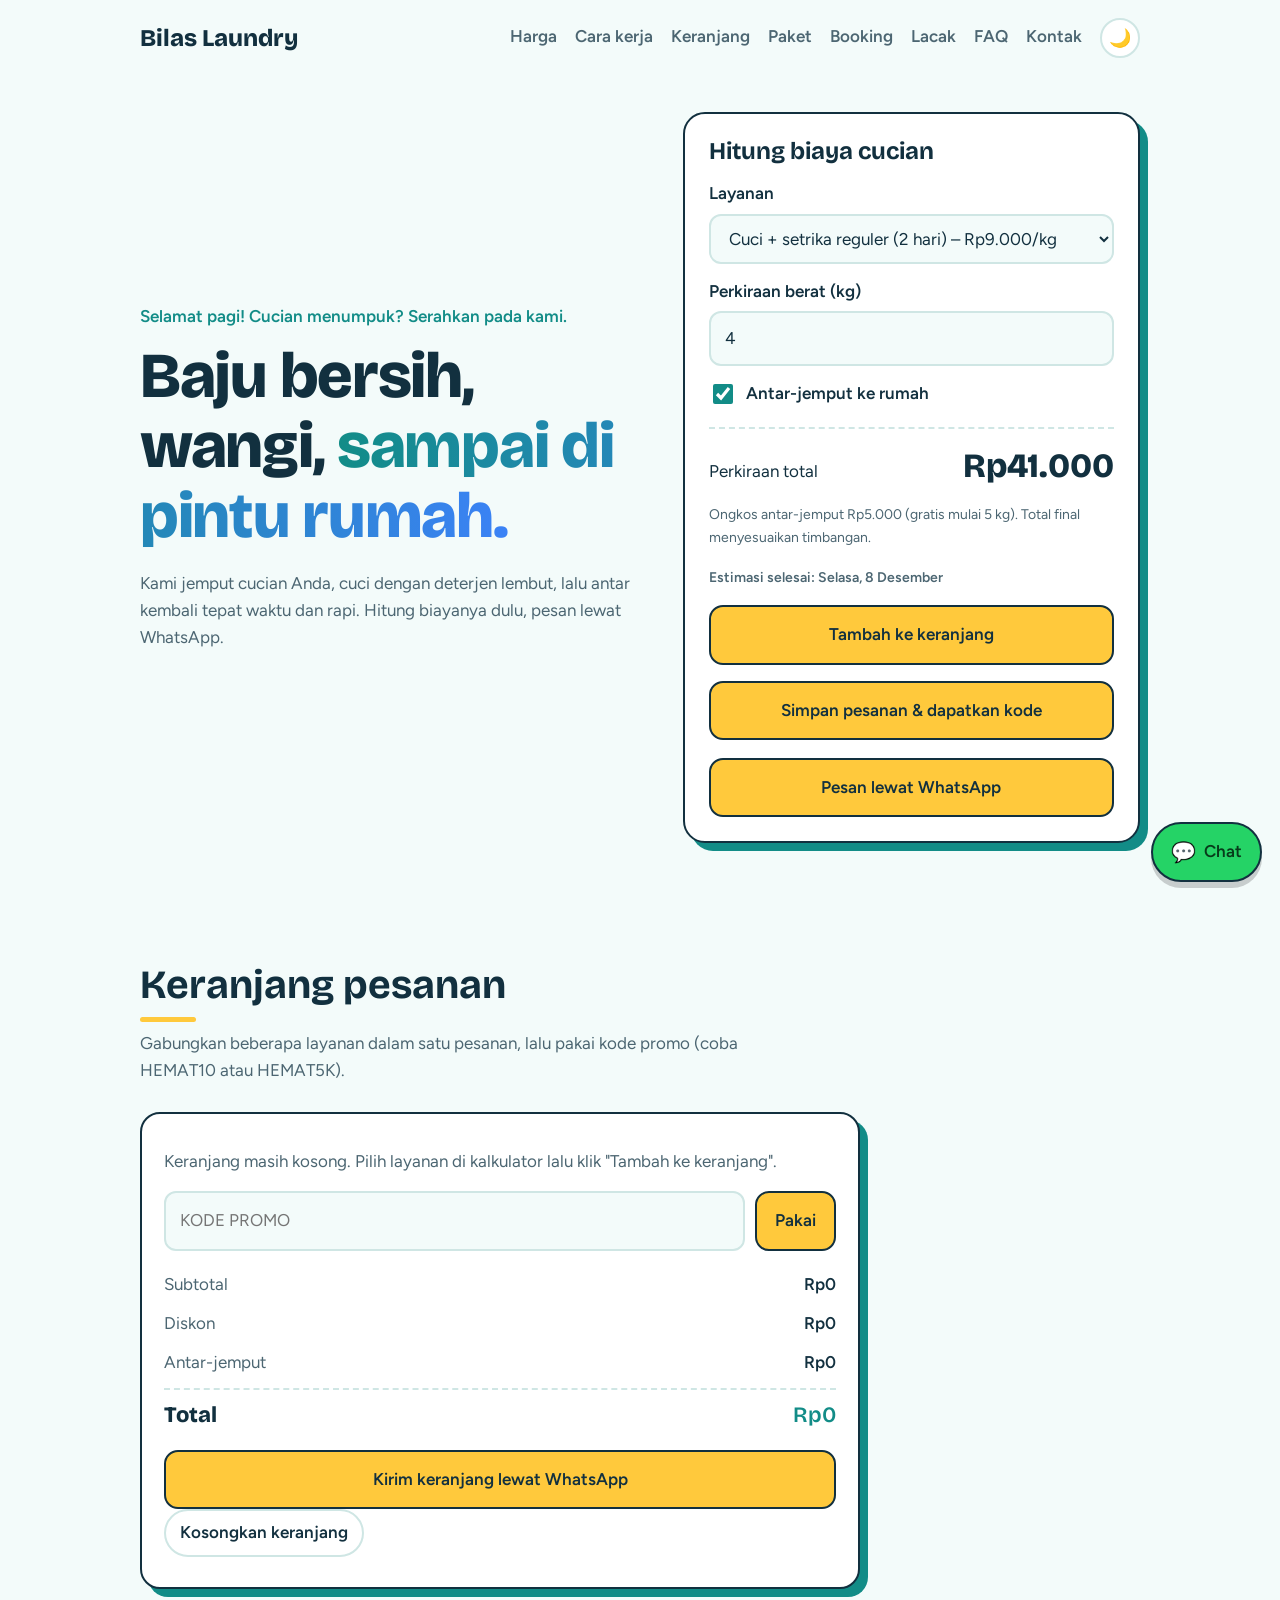
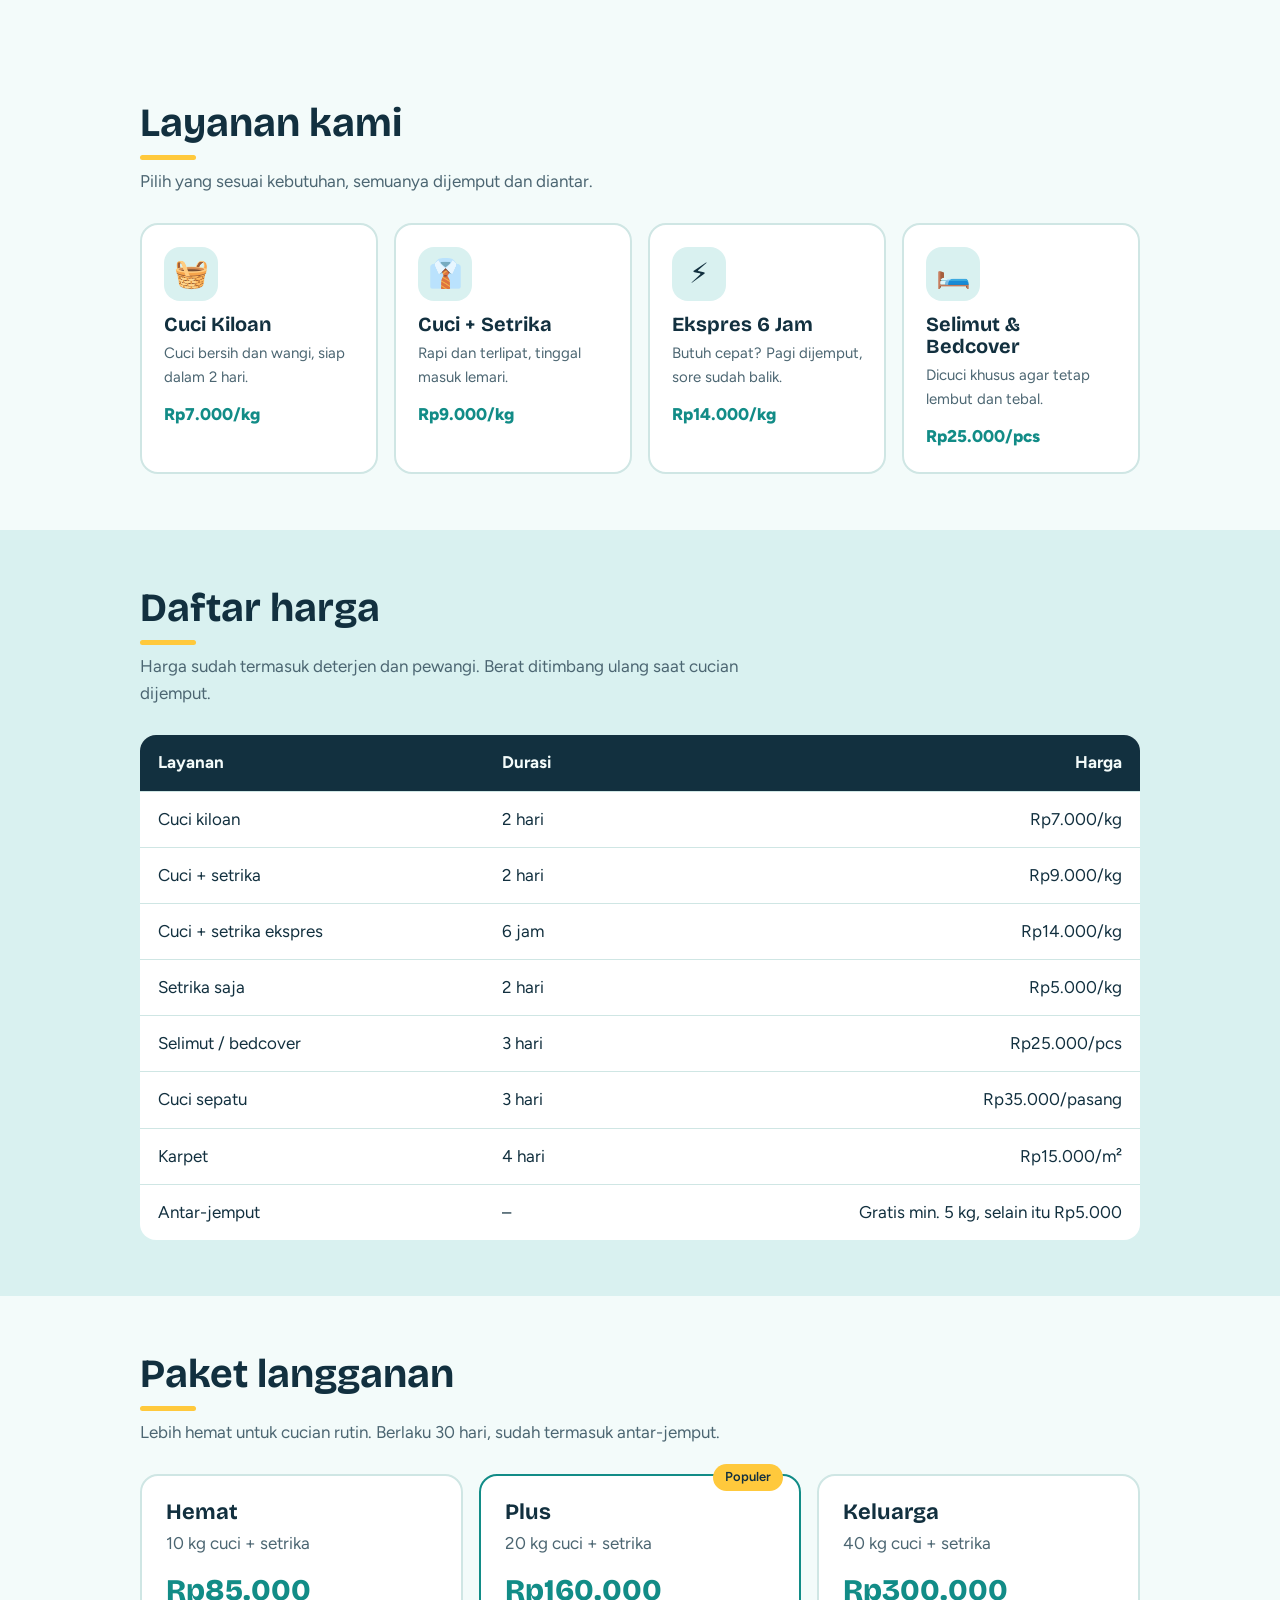
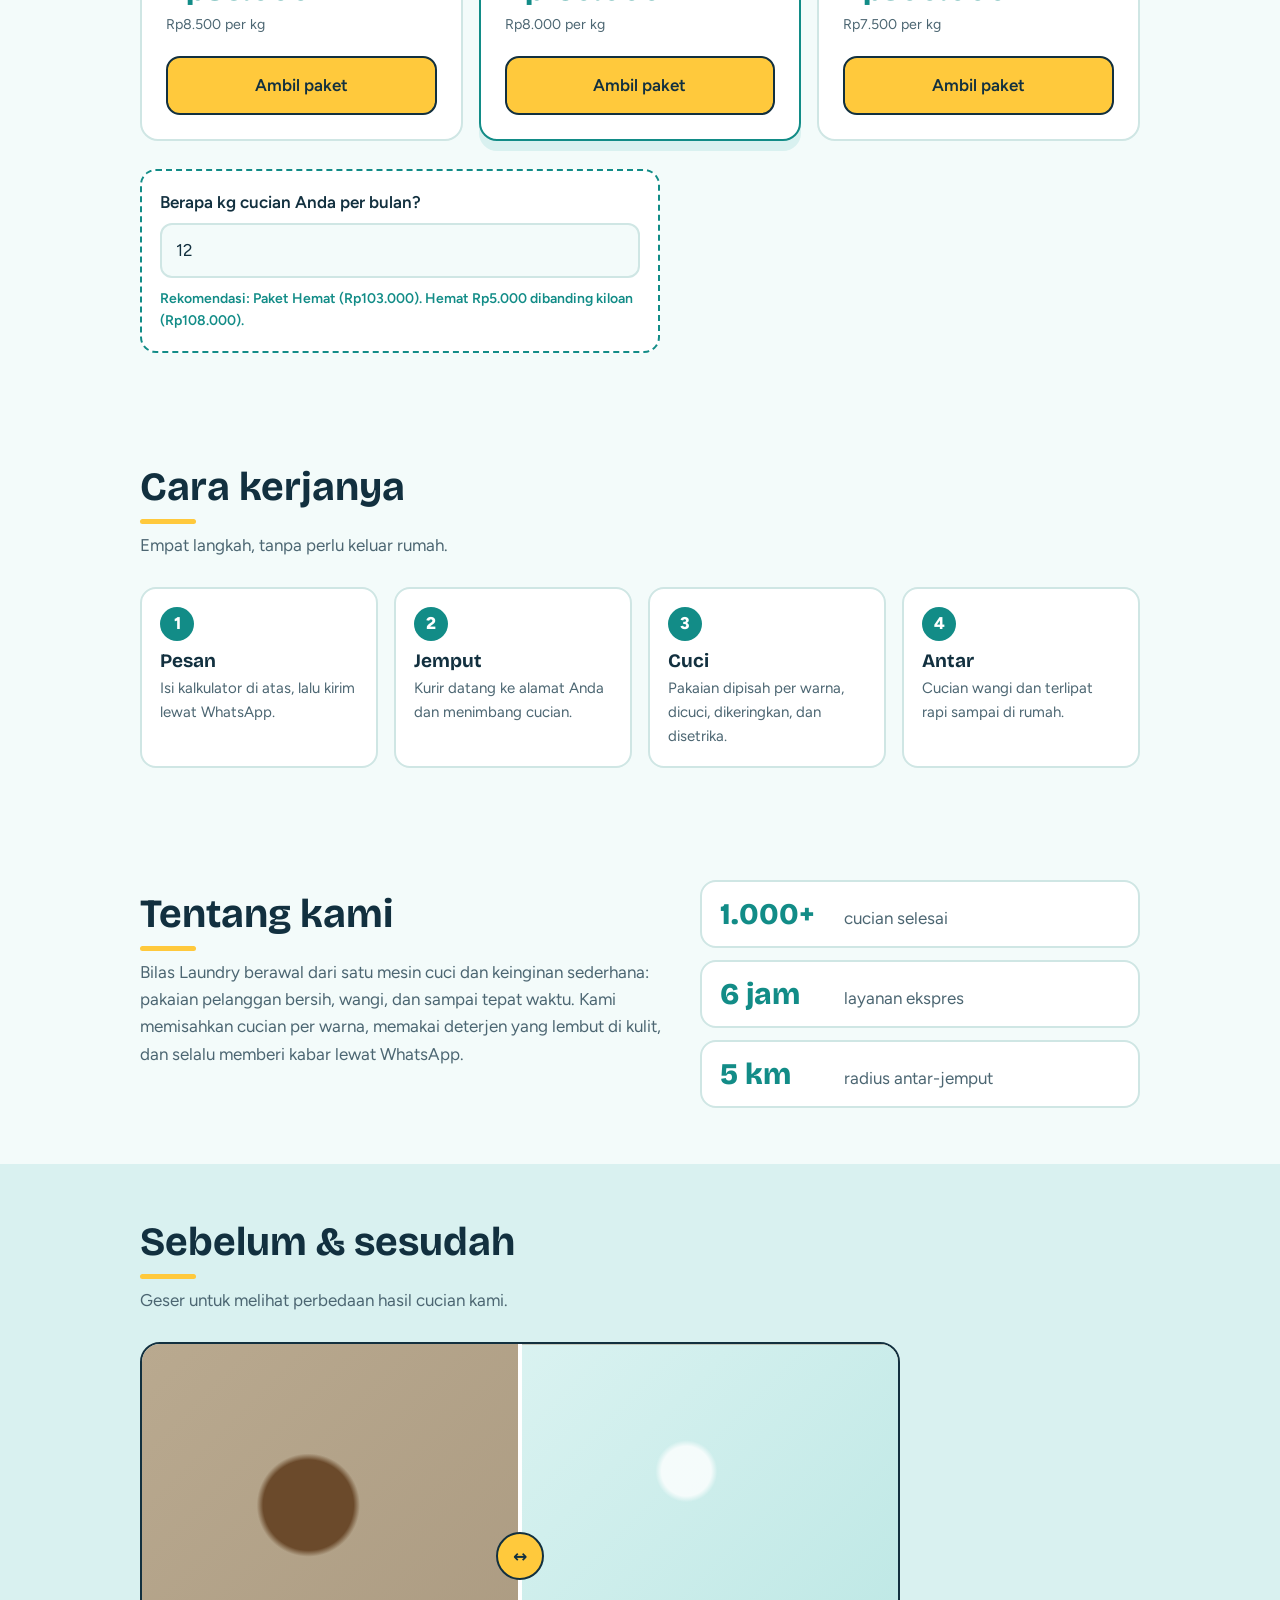
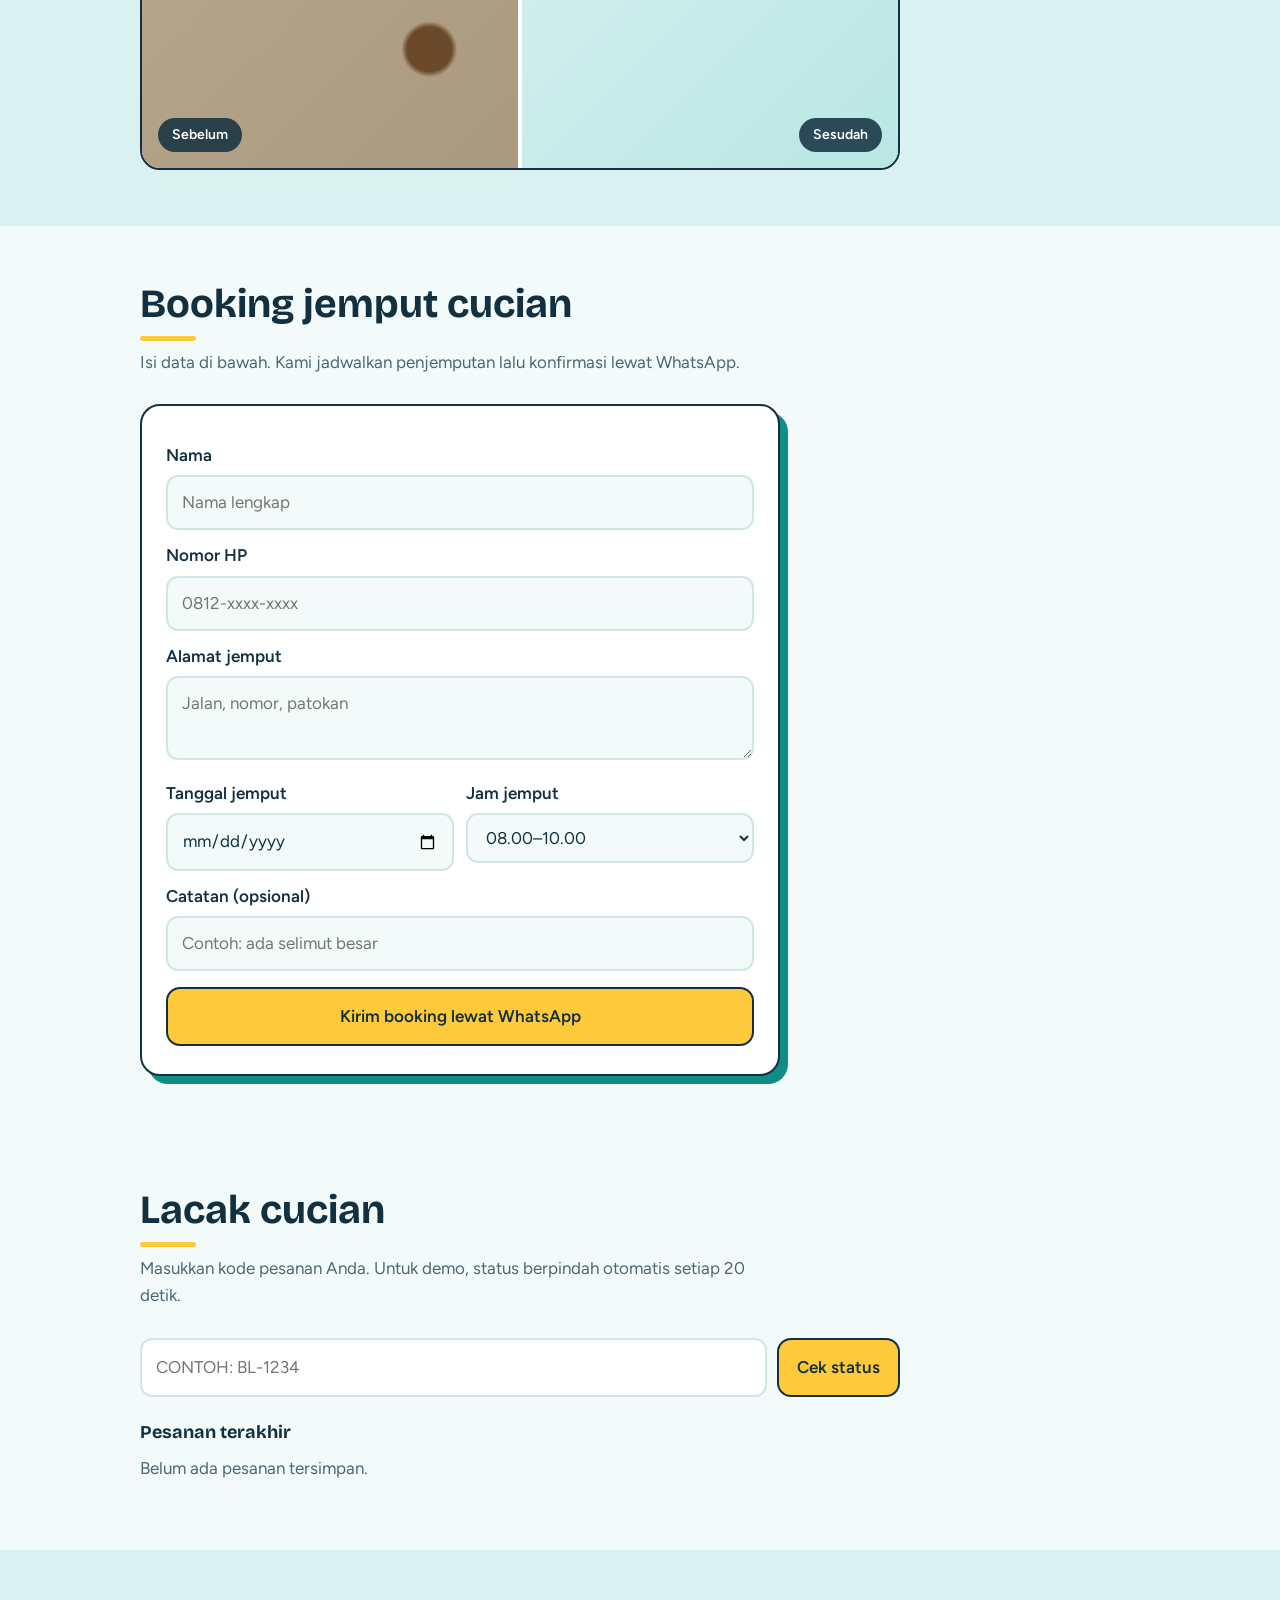
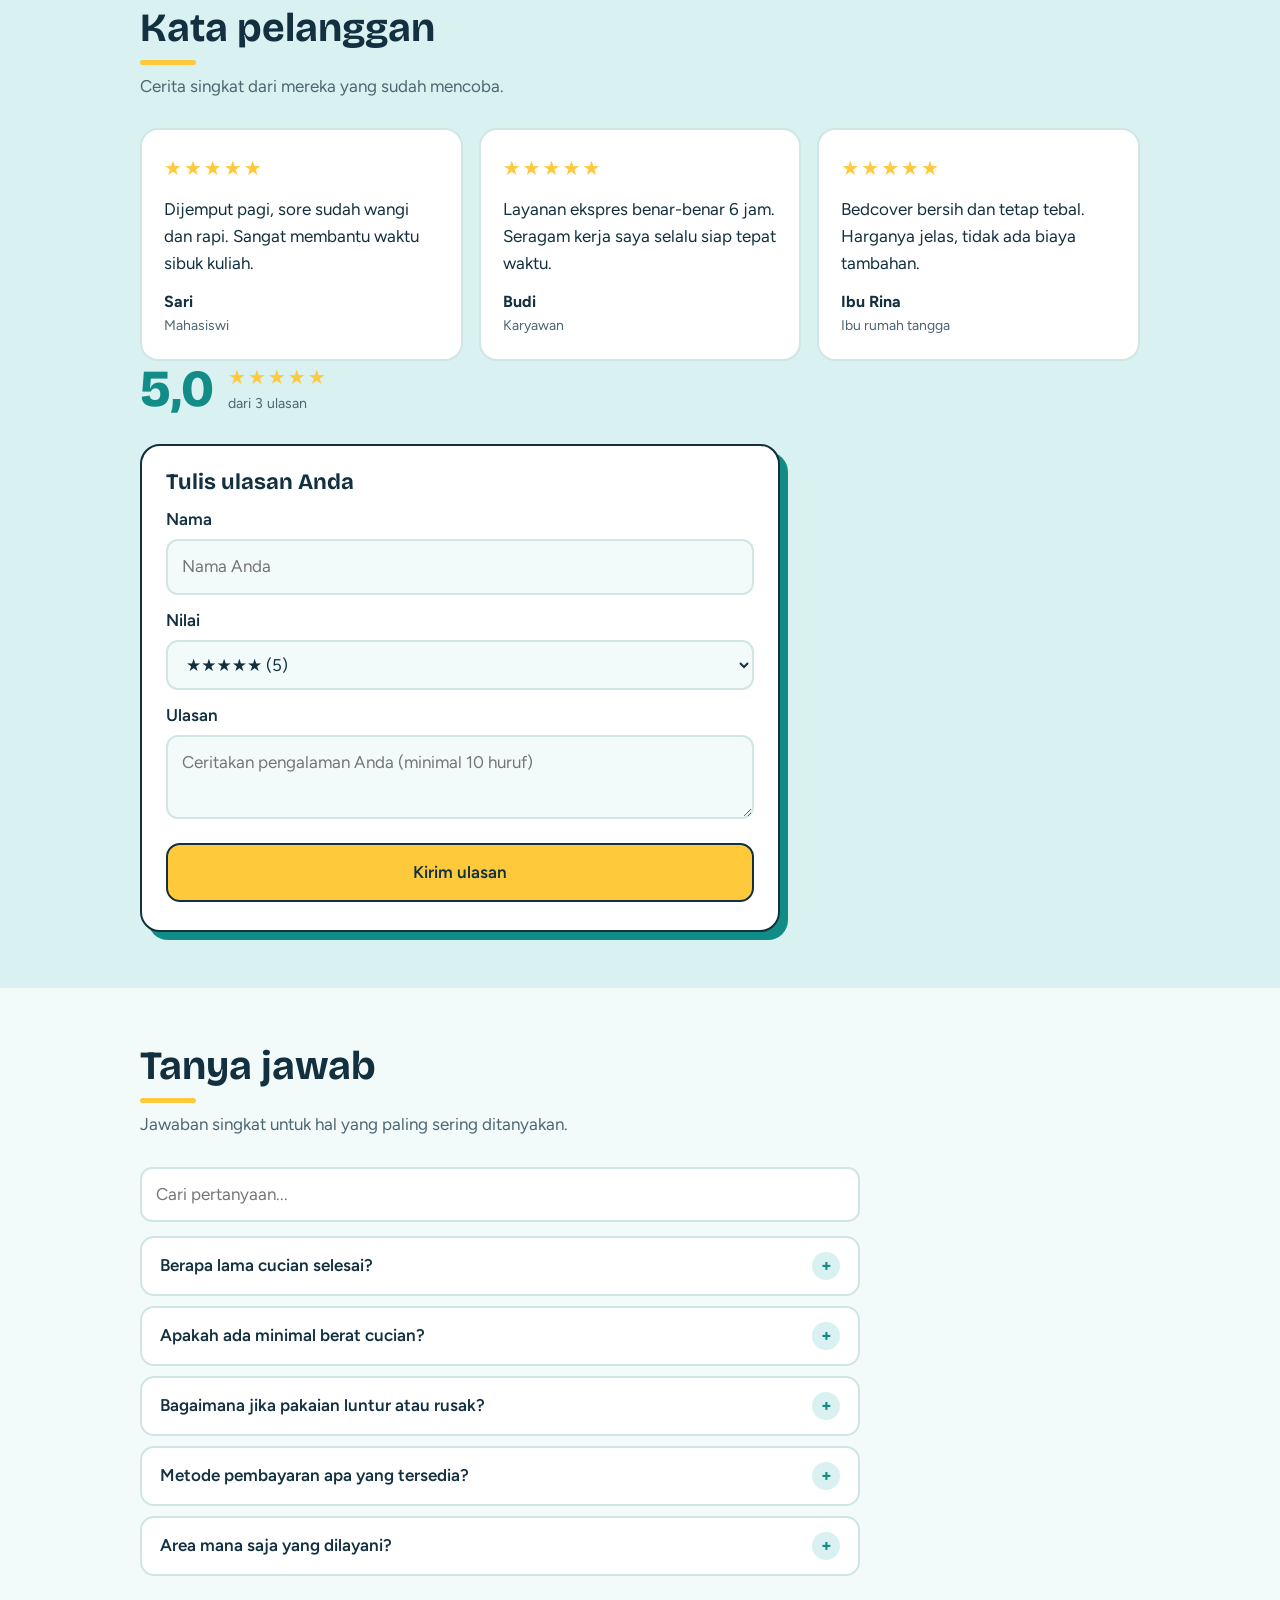
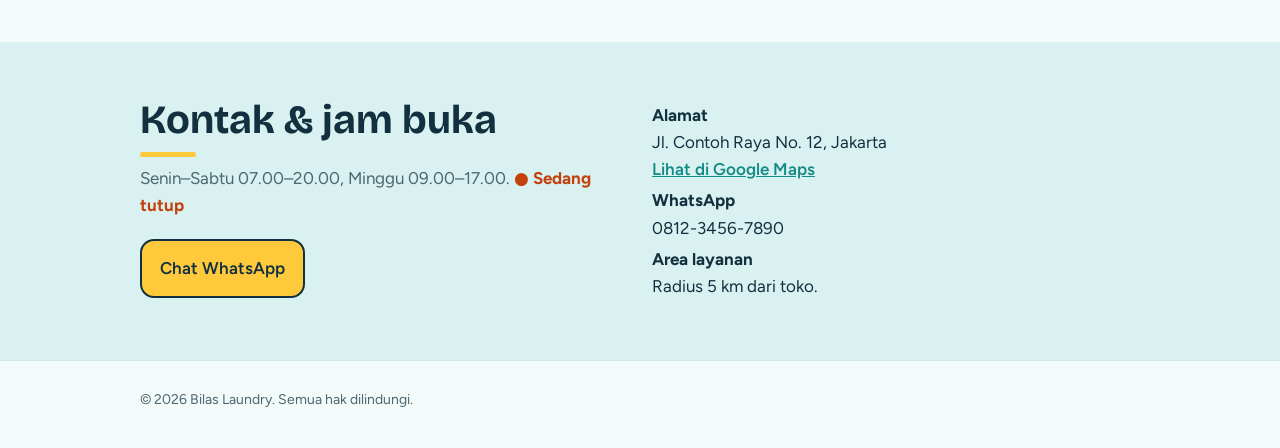
==== bilas-laundry/index.html @ dceccfb9 "Tambah tautan Google Maps di alamat" ====
<!DOCTYPE html>
<html lang="id">
<head>
<meta charset="utf-8">
<meta name="viewport" content="width=device-width, initial-scale=1, viewport-fit=cover">
<title>Bilas Laundry – Cuci, Setrika, Antar</title>
<meta name="description" content="Bilas Laundry: cuci kiloan, setrika, dan antar-jemput. Hitung biaya dan pesan lewat WhatsApp.">
<meta name="author" content="MariaPeronika12">
<link rel="icon" href="data:image/svg+xml,<svg xmlns=%22http://www.w3.org/2000/svg%22 viewBox=%220 0 100 100%22><text y=%22.9em%22 font-size=%2290%22>🧺</text></svg>">
<meta name="theme-color" content="#128C87">
<meta name="color-scheme" content="light dark">
<meta property="og:title" content="Bilas Laundry">
<meta property="og:description" content="Cuci, setrika, antar-jemput. Hitung biaya dan pesan lewat WhatsApp.">
<meta property="og:type" content="website">
<link href="https://fonts.googleapis.com/css2?family=Bricolage+Grotesque:wght@600;800&family=Figtree:wght@400;600&display=swap" rel="stylesheet">
<link rel="stylesheet" href="style.css">
</head>
<body>
<noscript>
  <p style="margin:0;padding:12px 16px;background:#FFC93C;color:#12303F;text-align:center;font-weight:600">
    Aktifkan JavaScript agar kalkulator, booking, dan pelacakan cucian berfungsi.
  </p>
</noscript>
<div class="wrap">
  <header>
    <a class="logo" href="#">Bilas Laundry</a>
    <nav><a href="#harga">Harga</a><a href="#cara">Cara kerja</a><a href="#keranjang">Keranjang</a><a href="#paket">Paket</a><a href="#booking">Booking</a><a href="#lacak">Lacak</a><a href="#faq">FAQ</a><a href="#kontak">Kontak</a><button id="tema" class="tema" type="button" title="Ganti tema terang atau gelap" aria-label="Ganti tema terang atau gelap" aria-pressed="false">🌙</button></nav>
  </header>

  <div class="hero">
    <div class="bubbles" aria-hidden="true"><i></i><i></i><i></i><i></i><i></i></div>
    <div>
      <h1>Baju bersih, wangi, <span>sampai di pintu rumah.</span></h1>
      <p>Kami jemput cucian Anda, cuci dengan deterjen lembut, lalu antar kembali tepat waktu dan rapi. Hitung biayanya dulu, pesan lewat WhatsApp.</p>
    </div>
    <div class="calc" id="hitung">
      <h2>Hitung biaya cucian</h2>
      <label for="layanan">Layanan</label>
      <select id="layanan">
        <option value="7000" data-jam="48">Cuci kiloan reguler (2 hari) – Rp7.000/kg</option>
        <option value="9000" data-jam="48" selected>Cuci + setrika reguler (2 hari) – Rp9.000/kg</option>
        <option value="14000" data-jam="6">Cuci + setrika ekspres (6 jam) – Rp14.000/kg</option>
        <option value="5000" data-jam="48">Setrika saja (2 hari) – Rp5.000/kg</option>
        <option value="35000" data-jam="72" data-unit="pasang">Cuci sepatu (3 hari) – Rp35.000/pasang</option>
        <option value="15000" data-jam="96" data-unit="m²">Karpet (4 hari) – Rp15.000/m²</option>
      </select>
      <label for="berat" id="lblberat">Perkiraan berat (kg)</label>
      <input id="berat" type="number" min="1" max="50" step="0.5" value="4" inputmode="decimal">
      <label class="check"><input id="antar" type="checkbox" checked> Antar-jemput ke rumah</label>
      <div class="total"><span>Perkiraan total</span><strong id="total">Rp0</strong></div>
      <p class="note" id="ongkir"></p>
      <p class="note estimasi" id="estimasi"></p>
      <button class="btn" id="tambah" type="button">Tambah ke keranjang</button>
      <button class="btn" id="simpan" type="button">Simpan pesanan &amp; dapatkan kode</button>
      <p class="note" id="kode" role="status"></p>
      <a class="btn" id="wa" href="#" target="_blank" rel="noopener">Pesan lewat WhatsApp</a>
    </div>
  </div>
</div>

<section id="keranjang"><div class="wrap">
  <h2>Keranjang pesanan</h2>
  <p class="sub">Gabungkan beberapa layanan dalam satu pesanan, lalu pakai kode promo (coba HEMAT10 atau HEMAT5K).</p>
  <div class="cart">
    <div id="cart-list"></div>
    <div class="promo"><input id="promo" placeholder="Kode promo" aria-label="Kode promo" maxlength="12"><button class="btn" id="pakai" type="button">Pakai</button></div>
    <p class="note" id="c-pesan" role="status"></p>
    <dl class="rincian">
      <div><dt>Subtotal</dt><dd id="c-sub">Rp0</dd></div>
      <div><dt>Diskon</dt><dd id="c-disk">Rp0</dd></div>
      <div><dt>Antar-jemput</dt><dd id="c-ongkir">Rp0</dd></div>
      <div class="tot"><dt>Total</dt><dd id="c-total">Rp0</dd></div>
    </dl>
    <button class="btn" id="c-wa" type="button">Kirim keranjang lewat WhatsApp</button>
    <button class="chip" id="c-kosong" type="button">Kosongkan keranjang</button>
  </div>
</div></section>

<section id="layanan"><div class="wrap">
  <h2>Layanan kami</h2>
  <p class="sub">Pilih yang sesuai kebutuhan, semuanya dijemput dan diantar.</p>
  <div class="cards">
    <article class="card"><b>🧺</b><h3>Cuci Kiloan</h3><p>Cuci bersih dan wangi, siap dalam 2 hari.</p><span>Rp7.000/kg</span></article>
    <article class="card"><b>👔</b><h3>Cuci + Setrika</h3><p>Rapi dan terlipat, tinggal masuk lemari.</p><span>Rp9.000/kg</span></article>
    <article class="card"><b>⚡</b><h3>Ekspres 6 Jam</h3><p>Butuh cepat? Pagi dijemput, sore sudah balik.</p><span>Rp14.000/kg</span></article>
    <article class="card"><b>🛏️</b><h3>Selimut &amp; Bedcover</h3><p>Dicuci khusus agar tetap lembut dan tebal.</p><span>Rp25.000/pcs</span></article>
  </div>
</div></section>

<section id="harga" class="alt"><div class="wrap">
  <h2>Daftar harga</h2>
  <p class="sub">Harga sudah termasuk deterjen dan pewangi. Berat ditimbang ulang saat cucian dijemput.</p>
  <div class="scroll"><table>
    <tr><th>Layanan</th><th>Durasi</th><th>Harga</th></tr>
    <tr><td>Cuci kiloan</td><td>2 hari</td><td>Rp7.000/kg</td></tr>
    <tr><td>Cuci + setrika</td><td>2 hari</td><td>Rp9.000/kg</td></tr>
    <tr><td>Cuci + setrika ekspres</td><td>6 jam</td><td>Rp14.000/kg</td></tr>
    <tr><td>Setrika saja</td><td>2 hari</td><td>Rp5.000/kg</td></tr>
    <tr><td>Selimut / bedcover</td><td>3 hari</td><td>Rp25.000/pcs</td></tr>
    <tr><td>Cuci sepatu</td><td>3 hari</td><td>Rp35.000/pasang</td></tr>
    <tr><td>Karpet</td><td>4 hari</td><td>Rp15.000/m²</td></tr>
    <tr><td>Antar-jemput</td><td>–</td><td>Gratis min. 5 kg, selain itu Rp5.000</td></tr>
  </table></div>
</div></section>

<section id="paket"><div class="wrap">
  <h2>Paket langganan</h2>
  <p class="sub">Lebih hemat untuk cucian rutin. Berlaku 30 hari, sudah termasuk antar-jemput.</p>
  <div class="paket">
    <article class="pk"><h3>Hemat</h3><p>10 kg cuci + setrika</p><strong>Rp85.000</strong><small>Rp8.500 per kg</small><button class="btn" type="button" data-paket="Hemat (10 kg) Rp85.000">Ambil paket</button></article>
    <article class="pk pop"><em>Populer</em><h3>Plus</h3><p>20 kg cuci + setrika</p><strong>Rp160.000</strong><small>Rp8.000 per kg</small><button class="btn" type="button" data-paket="Plus (20 kg) Rp160.000">Ambil paket</button></article>
    <article class="pk"><h3>Keluarga</h3><p>40 kg cuci + setrika</p><strong>Rp300.000</strong><small>Rp7.500 per kg</small><button class="btn" type="button" data-paket="Keluarga (40 kg) Rp300.000">Ambil paket</button></article>
  </div>
  <div class="saran">
    <label for="kg-bulan">Berapa kg cucian Anda per bulan?</label>
    <input id="kg-bulan" type="number" min="1" max="100" step="1" value="12" inputmode="numeric">
    <p id="saran-hasil" class="note" role="status"></p>
  </div>
</div></section>

<section id="cara"><div class="wrap">
  <h2>Cara kerjanya</h2>
  <p class="sub">Empat langkah, tanpa perlu keluar rumah.</p>
  <ol>
    <li><h3>Pesan</h3><p>Isi kalkulator di atas, lalu kirim lewat WhatsApp.</p></li>
    <li><h3>Jemput</h3><p>Kurir datang ke alamat Anda dan menimbang cucian.</p></li>
    <li><h3>Cuci</h3><p>Pakaian dipisah per warna, dicuci, dikeringkan, dan disetrika.</p></li>
    <li><h3>Antar</h3><p>Cucian wangi dan terlipat rapi sampai di rumah.</p></li>
  </ol>
</div></section>

<section id="tentang"><div class="wrap tentang">
  <div>
    <h2>Tentang kami</h2>
    <p class="sub">Bilas Laundry berawal dari satu mesin cuci dan keinginan sederhana: pakaian pelanggan bersih, wangi, dan sampai tepat waktu. Kami memisahkan cucian per warna, memakai deterjen yang lembut di kulit, dan selalu memberi kabar lewat WhatsApp.</p>
  </div>
  <ul class="angka">
    <li><b>1.000+</b><span>cucian selesai</span></li>
    <li><b>6 jam</b><span>layanan ekspres</span></li>
    <li><b>5 km</b><span>radius antar-jemput</span></li>
  </ul>
</div></section>

<section id="galeri" class="alt"><div class="wrap">
  <h2>Sebelum &amp; sesudah</h2>
  <p class="sub">Geser untuk melihat perbedaan hasil cucian kami.</p>
  <div class="ba">
    <div class="ba-pane ba-sebelum"><span>Sebelum</span></div>
    <div class="ba-pane ba-sesudah" id="ba-sesudah"><span>Sesudah</span></div>
    <input type="range" min="0" max="100" value="50" id="ba-range" aria-label="Geser perbandingan sebelum dan sesudah">
    <div class="ba-garis" id="ba-garis"></div>
  </div>
</div></section>

<section id="booking"><div class="wrap">
  <h2>Booking jemput cucian</h2>
  <p class="sub">Isi data di bawah. Kami jadwalkan penjemputan lalu konfirmasi lewat WhatsApp.</p>
  <form class="booking" id="formbooking" novalidate>
    <label for="bk-nama">Nama</label>
    <input id="bk-nama" type="text" autocomplete="name" placeholder="Nama lengkap">
    <label for="bk-hp">Nomor HP</label>
    <input id="bk-hp" type="tel" autocomplete="tel" placeholder="0812-xxxx-xxxx">
    <label for="bk-alamat">Alamat jemput</label>
    <textarea id="bk-alamat" autocomplete="street-address" placeholder="Jalan, nomor, patokan"></textarea>
    <div class="dua">
      <div><label for="bk-tgl">Tanggal jemput</label><input id="bk-tgl" type="date"></div>
      <div><label for="bk-jam">Jam jemput</label>
        <select id="bk-jam">
          <option>08.00–10.00</option><option>10.00–12.00</option><option>13.00–15.00</option><option>15.00–17.00</option>
        </select></div>
    </div>
    <label for="bk-catatan">Catatan (opsional)</label>
    <input id="bk-catatan" type="text" placeholder="Contoh: ada selimut besar">
    <button class="btn" type="submit">Kirim booking lewat WhatsApp</button>
    <p class="note" id="bk-status" role="status"></p>
  </form>
</div></section>

<section id="lacak"><div class="wrap">
  <h2>Lacak cucian</h2>
  <p class="sub">Masukkan kode pesanan Anda. Untuk demo, status berpindah otomatis setiap 20 detik.</p>
  <div class="lacak">
    <div class="cari"><input id="kodeinput" placeholder="Contoh: BL-1234" aria-label="Kode pesanan" maxlength="8"><button class="btn" id="cari" type="button">Cek status</button></div>
    <div id="hasil" aria-live="polite"></div>
    <h3>Pesanan terakhir</h3>
    <div id="riwayat"></div>
  </div>
</div></section>

<section id="testimoni" class="alt"><div class="wrap">
  <h2>Kata pelanggan</h2>
  <p class="sub">Cerita singkat dari mereka yang sudah mencoba.</p>
  <div class="testi">
    <figure><div class="stars" aria-label="5 dari 5 bintang">★★★★★</div><blockquote>Dijemput pagi, sore sudah wangi dan rapi. Sangat membantu waktu sibuk kuliah.</blockquote><figcaption><b>Sari</b>Mahasiswi</figcaption></figure>
    <figure><div class="stars" aria-label="5 dari 5 bintang">★★★★★</div><blockquote>Layanan ekspres benar-benar 6 jam. Seragam kerja saya selalu siap tepat waktu.</blockquote><figcaption><b>Budi</b>Karyawan</figcaption></figure>
    <figure><div class="stars" aria-label="5 dari 5 bintang">★★★★★</div><blockquote>Bedcover bersih dan tetap tebal. Harganya jelas, tidak ada biaya tambahan.</blockquote><figcaption><b>Ibu Rina</b>Ibu rumah tangga</figcaption></figure>
  </div>
  <div class="rata"><strong id="u-rata">5,0</strong><div><span id="u-bintang" class="stars" aria-hidden="true">★★★★★</span><small id="u-jumlah">dari 3 ulasan</small></div></div>
  <div id="u-daftar" class="testi baru"></div>
  <form id="fulasan" class="booking ulas" novalidate>
    <h3>Tulis ulasan Anda</h3>
    <label for="u-nama">Nama</label>
    <input id="u-nama" type="text" maxlength="30" placeholder="Nama Anda">
    <label for="u-nilai">Nilai</label>
    <select id="u-nilai"><option value="5">★★★★★ (5)</option><option value="4">★★★★☆ (4)</option><option value="3">★★★☆☆ (3)</option><option value="2">★★☆☆☆ (2)</option><option value="1">★☆☆☆☆ (1)</option></select>
    <label for="u-teks">Ulasan</label>
    <textarea id="u-teks" maxlength="200" placeholder="Ceritakan pengalaman Anda (minimal 10 huruf)"></textarea>
    <button class="btn" type="submit">Kirim ulasan</button>
    <p class="note" id="u-pesan" role="status"></p>
  </form>
</div></section>

<section id="faq"><div class="wrap">
  <h2>Tanya jawab</h2>
  <p class="sub">Jawaban singkat untuk hal yang paling sering ditanyakan.</p>
  <input id="faq-cari" class="cari-faq" type="search" placeholder="Cari pertanyaan..." aria-label="Cari pertanyaan">
  <p id="faq-kosong" class="kosong" hidden>Tidak ada pertanyaan yang cocok.</p>
  <div class="faq">
    <details>
      <summary>Berapa lama cucian selesai?</summary>
      <p>Layanan reguler selesai dalam 2 hari, ekspres dalam 6 jam, dan selimut atau bedcover dalam 3 hari.</p>
    </details>
    <details>
      <summary>Apakah ada minimal berat cucian?</summary>
      <p>Tidak ada minimal. Antar-jemput gratis mulai 5 kg, di bawah itu dikenakan Rp5.000.</p>
    </details>
    <details>
      <summary>Bagaimana jika pakaian luntur atau rusak?</summary>
      <p>Pakaian dipisah per warna sebelum dicuci. Jika ada kerusakan dari pihak kami, hubungi kami maksimal 1 hari setelah cucian diterima.</p>
    </details>
    <details>
      <summary>Metode pembayaran apa yang tersedia?</summary>
      <p>Tunai, transfer bank, dan dompet digital saat cucian diantar atau diambil.</p>
    </details>
    <details>
      <summary>Area mana saja yang dilayani?</summary>
      <p>Radius 5 km dari toko. Di luar itu, tanyakan lewat WhatsApp.</p>
    </details>
  </div>
</div></section>

<section id="kontak" class="alt"><div class="wrap contact">
  <div>
    <h2>Kontak &amp; jam buka</h2>
    <p class="sub">Senin–Sabtu 07.00–20.00, Minggu 09.00–17.00.</p>
    <a class="btn" href="https://wa.me/6281234567890" target="_blank" rel="noopener" style="display:inline-block">Chat WhatsApp</a>
  </div>
  <div>
    <p><strong>Alamat</strong><br>Jl. Contoh Raya No. 12, Jakarta<br><a href="https://www.google.com/maps/search/?api=1&query=Jl.+Contoh+Raya+No.+12,+Jakarta" target="_blank" rel="noopener" style="color:var(--teal);font-weight:600">Lihat di Google Maps</a></p>
    <p><strong>WhatsApp</strong><br>0812-3456-7890</p>
    <p><strong>Area layanan</strong><br>Radius 5 km dari toko.</p>
  </div>
</div></section>

<footer><div class="wrap">© 2026 Bilas Laundry. Semua hak dilindungi.</div></footer>

<button id="atas" class="atas" type="button" aria-label="Kembali ke atas" hidden>↑</button>

<a class="wa-float" href="https://wa.me/6281234567890" target="_blank" rel="noopener" aria-label="Chat WhatsApp"><span>💬</span> Chat</a>

<script src="script.js"></script>
</body>
</html>
---- bilas-laundry/style.css ----
:root{
  --bg:#F3FBFA;--surface:#FFFFFF;--ink:#12303F;--muted:#4C6672;--line:#CFE6E4;
  --teal:#128C87;--teal-ink:#FFFFFF;--sun:#FFC93C;--sun-ink:#12303F;--wash:#D9F1F0;
  box-sizing:border-box;padding-top:env(safe-area-inset-top,0px);padding-bottom:env(safe-area-inset-bottom,0px);
}
@media (prefers-color-scheme:dark){:root:not([data-theme="light"]){
  --bg:#0D1F28;--surface:#14303C;--ink:#E8F5F4;--muted:#9DBBC2;--line:#25465A;
  --teal:#3CC4BC;--teal-ink:#0D1F28;--wash:#173B47;}}
:root[data-theme="dark"]{
  --bg:#0D1F28;--surface:#14303C;--ink:#E8F5F4;--muted:#9DBBC2;--line:#25465A;
  --teal:#3CC4BC;--teal-ink:#0D1F28;--wash:#173B47;}
html{scroll-padding-top:env(safe-area-inset-top,0px);scroll-behavior:smooth}
*{box-sizing:border-box}
body{margin:0;background:var(--bg);color:var(--ink);font:400 17px/1.6 Figtree,system-ui,sans-serif}
h1,h2,h3{font-family:"Bricolage Grotesque",Figtree,system-ui,sans-serif;line-height:1.1;margin:0}
a{color:inherit}
:focus-visible{outline:3px solid var(--sun);outline-offset:2px}
.wrap{max-width:1040px;margin:0 auto;padding:0 20px}
header{display:flex;justify-content:space-between;align-items:center;padding:18px 0}
.logo{font:800 24px "Bricolage Grotesque",sans-serif;text-decoration:none}
nav a{margin-left:18px;text-decoration:none;color:var(--muted);font-weight:600}
nav a:hover{color:var(--ink)}
.hero{display:grid;grid-template-columns:1.1fr 1fr;gap:40px;align-items:center;padding:36px 0 64px}
.hero h1{font-size:clamp(38px,6vw,64px);font-weight:800;letter-spacing:-.02em}
.hero p{color:var(--muted);max-width:46ch;margin:18px 0 0}
.calc{background:var(--surface);border:2px solid var(--ink);border-radius:22px;padding:24px;box-shadow:8px 8px 0 var(--teal)}
.calc h2{font-size:24px;margin-bottom:16px}
label{display:block;font-weight:600;margin:14px 0 6px}
select,input[type=number]{width:100%;font:inherit;padding:12px 14px;border-radius:12px;border:2px solid var(--line);background:var(--bg);color:var(--ink)}
.check{display:flex;gap:10px;align-items:center;margin-top:14px;font-weight:600}
.check input{width:20px;height:20px;accent-color:var(--teal)}
.total{display:flex;justify-content:space-between;align-items:baseline;margin-top:20px;padding-top:16px;border-top:2px dashed var(--line)}
.total strong{font:800 34px "Bricolage Grotesque",sans-serif}
.note{font-size:14px;color:var(--muted);margin:4px 0 0}
.btn{display:block;text-align:center;margin-top:16px;padding:14px 18px;border-radius:14px;background:var(--sun);color:var(--sun-ink);font-weight:600;text-decoration:none;border:2px solid var(--ink)}
.btn:hover{background:var(--teal);color:var(--teal-ink)}
section{padding:56px 0}
section.alt{background:var(--wash)}
section h2{font-size:clamp(28px,4vw,40px);margin-bottom:8px}
.sub{color:var(--muted);margin:0 0 28px;max-width:56ch}
table{width:100%;border-collapse:collapse;background:var(--surface);border-radius:16px;overflow:hidden}
th,td{text-align:left;padding:14px 18px;border-bottom:1px solid var(--line)}
th{background:var(--ink);color:var(--bg)}
td:last-child,th:last-child{text-align:right;white-space:nowrap}
tr:last-child td{border-bottom:0}
.scroll{overflow-x:auto}
ol{list-style:none;padding:0;margin:0;display:grid;grid-template-columns:repeat(4,1fr);gap:16px;counter-reset:s}
ol li{counter-increment:s;background:var(--surface);border:2px solid var(--line);border-radius:16px;padding:18px}
ol li::before{content:counter(s);display:grid;place-items:center;width:34px;height:34px;border-radius:50%;background:var(--teal);color:var(--teal-ink);font-weight:800;margin-bottom:10px}
ol h3{font-size:19px;margin-bottom:4px}
ol p{margin:0;color:var(--muted);font-size:15px}
.contact{display:grid;grid-template-columns:1fr 1fr;gap:24px}
.contact p{margin:4px 0}
footer{padding:28px 0 36px;color:var(--muted);font-size:14px;border-top:1px solid var(--line)}
.faq{max-width:720px}
.faq details{background:var(--surface);border:2px solid var(--line);border-radius:14px;padding:14px 18px;margin-bottom:10px}
.faq summary{cursor:pointer;font-weight:600}
.faq details p{margin:10px 0 0;color:var(--muted)}
@media (max-width:820px){
  .hero,.contact{grid-template-columns:1fr}
  ol{grid-template-columns:1fr 1fr}
  nav a:not(:last-child){display:none}
}
@media (max-width:480px){ol{grid-template-columns:1fr}}

/* Hari 6: tampilan lebih menarik */
body{background:radial-gradient(1100px 480px at 90% -10%,var(--wash),transparent 60%),var(--bg)}
.hero{position:relative}
.hero h1 span{background:linear-gradient(90deg,var(--teal),#3B82F6);-webkit-background-clip:text;background-clip:text;color:transparent}
.bubbles{position:absolute;inset:0;overflow:hidden;pointer-events:none;z-index:-1}
.bubbles i{position:absolute;bottom:-60px;border-radius:50%;border:2px solid var(--teal);opacity:.35;animation:naik 12s linear infinite}
.bubbles i:nth-child(1){left:5%;width:26px;height:26px}
.bubbles i:nth-child(2){left:30%;width:44px;height:44px;animation-delay:3s;animation-duration:15s}
.bubbles i:nth-child(3){left:52%;width:18px;height:18px;animation-delay:6s}
.bubbles i:nth-child(4){left:74%;width:34px;height:34px;animation-delay:2s;animation-duration:14s}
.bubbles i:nth-child(5){left:92%;width:22px;height:22px;animation-delay:8s}
@keyframes naik{to{transform:translateY(-560px);opacity:0}}
section h2::after{content:"";display:block;width:56px;height:5px;border-radius:3px;background:var(--sun);margin-top:10px}
.cards{display:grid;grid-template-columns:repeat(4,1fr);gap:16px}
.card{background:var(--surface);border:2px solid var(--line);border-radius:18px;padding:22px;transition:transform .2s,border-color .2s,box-shadow .2s}
.card:hover{transform:translateY(-6px);border-color:var(--teal);box-shadow:0 10px 0 var(--wash)}
.card b{display:grid;place-items:center;width:54px;height:54px;border-radius:16px;background:var(--wash);font-size:28px;margin-bottom:12px}
.card h3{font-size:20px}
.card p{color:var(--muted);font-size:15px;margin:6px 0 12px}
.card span{font-weight:800;color:var(--teal)}
.btn{transition:transform .15s,background .15s}
.btn:hover{transform:translateY(-2px)}
.faq summary{list-style:none;display:flex;justify-content:space-between;align-items:center;gap:12px}
.faq summary::-webkit-details-marker{display:none}
.faq summary::after{content:"+";display:grid;place-items:center;flex:none;width:28px;height:28px;border-radius:50%;background:var(--wash);color:var(--teal);font-weight:800;transition:transform .2s}
.faq details[open]{border-color:var(--teal)}
.faq details[open] summary::after{content:"\2212";transform:rotate(180deg)}
@media (max-width:820px){.cards{grid-template-columns:1fr 1fr}}
@media (max-width:480px){.cards{grid-template-columns:1fr}}
@media (prefers-reduced-motion:reduce){.bubbles i{animation:none}.card,.btn{transition:none}}

/* Hari 7: testimoni */
.testi{display:grid;grid-template-columns:repeat(3,1fr);gap:16px}
.testi figure{margin:0;background:var(--surface);border:2px solid var(--line);border-radius:18px;padding:22px;display:flex;flex-direction:column;gap:12px}
.stars{color:var(--sun);font-size:20px;letter-spacing:2px}
.testi blockquote{margin:0;flex:1}
.testi figcaption{color:var(--muted);font-size:14px}
.testi figcaption b{display:block;color:var(--ink);font-size:16px}
@media (max-width:820px){.testi{grid-template-columns:1fr}}

/* Hari 8: tombol WhatsApp melayang */
.wa-float{position:fixed;right:18px;bottom:calc(18px + env(safe-area-inset-bottom,0px));z-index:50;display:flex;align-items:center;gap:8px;padding:12px 18px;border-radius:999px;background:#25D366;color:#073B1A;font-weight:600;text-decoration:none;border:2px solid var(--ink);box-shadow:0 6px 0 rgba(0,0,0,.18);animation:denyut 2.4s ease-in-out infinite}
.wa-float span{font-size:20px}
.wa-float:hover{transform:translateY(-3px)}
@keyframes denyut{50%{box-shadow:0 6px 0 rgba(0,0,0,.18),0 0 0 10px rgba(37,211,102,.25)}}
@media (prefers-reduced-motion:reduce){.wa-float{animation:none}}

/* Hari 9: lacak cucian */
button.btn{font:inherit;font-weight:600;cursor:pointer;width:100%}
.lacak{max-width:760px}
.cari{display:flex;gap:10px}
.cari input{flex:1;font:inherit;padding:12px 14px;border-radius:12px;border:2px solid var(--line);background:var(--surface);color:var(--ink);text-transform:uppercase}
.cari .btn{width:auto;margin:0}
.detail{display:flex;justify-content:space-between;align-items:center;gap:12px;background:var(--surface);border:2px solid var(--ink);border-radius:16px;padding:16px 18px;margin-top:18px}
.detail b{display:block;font:800 22px "Bricolage Grotesque",sans-serif}
.detail span{color:var(--muted);font-size:14px}
.detail strong{font:800 22px "Bricolage Grotesque",sans-serif;color:var(--teal)}
.steps{list-style:none;display:grid;grid-template-columns:repeat(4,1fr);gap:8px;padding:0;margin:16px 0 8px}
.steps li{text-align:center;font-weight:600;font-size:14px;padding:12px 6px;border-radius:12px;background:var(--wash);color:var(--muted);border:2px solid transparent}
.steps li.done{background:var(--teal);color:var(--teal-ink)}
.steps li.now{border-color:var(--sun);background:var(--surface);color:var(--ink);animation:denyut 2s ease-in-out infinite}
.lacak h3{margin:26px 0 10px;font-size:18px}
.chip{font:inherit;font-weight:600;cursor:pointer;margin:0 8px 8px 0;padding:8px 14px;border-radius:999px;border:2px solid var(--line);background:var(--surface);color:var(--ink)}
.chip:hover{border-color:var(--teal)}
.kosong{color:var(--muted);margin:12px 0}
@media (max-width:480px){.cari{flex-direction:column}.cari .btn{width:100%}.steps{grid-template-columns:1fr 1fr}}
@media (prefers-reduced-motion:reduce){.steps li.now{animation:none}}

/* Tombol tema */
.tema{margin-left:18px;width:40px;height:40px;border-radius:50%;border:2px solid var(--line);background:var(--surface);color:var(--ink);font-size:18px;cursor:pointer;vertical-align:middle}
.tema:hover{border-color:var(--teal)}
@media (max-width:820px){nav a:last-of-type{display:inline}}

/* Galeri sebelum & sesudah */
.ba{position:relative;max-width:760px;aspect-ratio:16/9;border-radius:20px;overflow:hidden;border:2px solid var(--ink);touch-action:pan-y}
.ba-pane{position:absolute;inset:0;display:flex;align-items:flex-end;padding:16px}
.ba-pane span{padding:6px 14px;border-radius:999px;background:rgba(18,48,63,.85);color:#fff;font-weight:600;font-size:14px}
.ba-sebelum{background:radial-gradient(circle at 22% 38%,#6b4a2b 0 7%,transparent 8%),radial-gradient(circle at 58% 58%,#7a5a35 0 9%,transparent 10%),radial-gradient(circle at 80% 28%,#5a3d22 0 5%,transparent 6%),radial-gradient(circle at 38% 72%,#6b4a2b 0 4%,transparent 5%),linear-gradient(135deg,#b9a98f,#a39279)}
.ba-sesudah{justify-content:flex-end;background:radial-gradient(circle at 72% 30%,rgba(255,255,255,.8) 0 4%,transparent 5%),radial-gradient(circle at 30% 65%,rgba(255,255,255,.6) 0 3%,transparent 4%),linear-gradient(135deg,#e9f8f7,#b9e6e3);clip-path:inset(0 0 0 50%)}
.ba input{position:absolute;inset:0;width:100%;height:100%;margin:0;opacity:0;cursor:ew-resize;z-index:3}
.ba-garis{position:absolute;top:0;bottom:0;left:50%;width:4px;margin-left:-2px;background:#fff;z-index:2;pointer-events:none}
.ba-garis::after{content:"\2194";position:absolute;top:50%;left:50%;transform:translate(-50%,-50%);width:44px;height:44px;border-radius:50%;background:var(--sun);color:#12303F;display:grid;place-items:center;font-weight:800;border:2px solid #12303F}
.ba input:focus-visible ~ .ba-garis{box-shadow:0 0 0 4px var(--sun)}

/* Estimasi selesai dan tombol kembali ke atas */
.estimasi{font-weight:600;color:var(--teal)}
.atas{position:fixed;left:18px;bottom:calc(18px + env(safe-area-inset-bottom,0px));z-index:50;width:46px;height:46px;border-radius:50%;border:2px solid var(--ink);background:var(--surface);color:var(--ink);font-size:20px;font-weight:800;cursor:pointer}
.atas[hidden]{display:none}
.atas:hover{background:var(--sun);color:#12303F}

/* Tentang kami */
.tentang{display:grid;grid-template-columns:1.2fr 1fr;gap:32px;align-items:center}
.angka{list-style:none;margin:0;padding:0;display:grid;gap:12px}
.angka li{display:flex;align-items:baseline;gap:14px;background:var(--surface);border:2px solid var(--line);border-radius:16px;padding:14px 18px}
.angka b{font:800 30px "Bricolage Grotesque",sans-serif;color:var(--teal);min-width:110px}
.angka span{color:var(--muted)}
@media (max-width:820px){.tentang{grid-template-columns:1fr}}

/* Booking */
.booking{max-width:640px;background:var(--surface);border:2px solid var(--ink);border-radius:20px;padding:24px;box-shadow:8px 8px 0 var(--teal)}
.booking label{margin-top:12px}
.booking input,.booking textarea,.booking select{width:100%;font:inherit;padding:12px 14px;border-radius:12px;border:2px solid var(--line);background:var(--bg);color:var(--ink)}
.booking textarea{min-height:84px;resize:vertical}
.booking .dua{display:grid;grid-template-columns:1fr 1fr;gap:12px}
@media (max-width:480px){.booking .dua{grid-template-columns:1fr}}

/* Animasi muncul saat digulir */
.muncul{opacity:0;transform:translateY(24px);transition:opacity .6s,transform .6s}
.muncul.tampak{opacity:1;transform:none}
@media (prefers-reduced-motion:reduce){.muncul{opacity:1;transform:none;transition:none}}

/* Keranjang dan paket langganan */
.cart{max-width:720px;background:var(--surface);border:2px solid var(--ink);border-radius:20px;padding:22px;box-shadow:8px 8px 0 var(--teal)}
.item{display:flex;justify-content:space-between;align-items:center;gap:12px;padding:12px 0;border-bottom:1px dashed var(--line)}
.item small{display:block;color:var(--muted)}
.item div:last-child{display:flex;align-items:center;gap:10px}
.item .chip{margin:0}
.promo{display:flex;gap:10px;margin-top:16px}
.promo input{flex:1;font:inherit;padding:12px 14px;border-radius:12px;border:2px solid var(--line);background:var(--bg);color:var(--ink);text-transform:uppercase}
.promo .btn{width:auto;margin:0}
.rincian{margin:14px 0 0}
.rincian div{display:flex;justify-content:space-between;padding:6px 0}
.rincian dt{color:var(--muted)}.rincian dd{margin:0;font-weight:600}
.rincian .tot{border-top:2px dashed var(--line);margin-top:6px;padding-top:12px;font:800 22px "Bricolage Grotesque",sans-serif}
.rincian .tot dt{color:var(--ink)}.rincian .tot dd{color:var(--teal)}
.paket{display:grid;grid-template-columns:repeat(3,1fr);gap:16px}
.pk{position:relative;background:var(--surface);border:2px solid var(--line);border-radius:18px;padding:24px;display:flex;flex-direction:column;gap:6px}
.pk.pop{border-color:var(--teal);box-shadow:0 10px 0 var(--wash)}
.pk em{position:absolute;top:-12px;right:16px;background:var(--sun);color:#12303F;font-style:normal;font-weight:600;font-size:13px;padding:3px 12px;border-radius:999px}
.pk h3{font-size:22px}.pk p{margin:0;color:var(--muted)}
.pk strong{font:800 30px "Bricolage Grotesque",sans-serif;color:var(--teal);margin-top:8px}
.pk small{color:var(--muted)}
.pk .btn{margin-top:14px}
@media (max-width:820px){.paket{grid-template-columns:1fr}}
@media (max-width:480px){.promo{flex-direction:column}.promo .btn{width:100%}}

/* Ulasan pelanggan dan pencarian FAQ */
.rata{display:flex;align-items:center;gap:14px;margin:0 0 20px}
.rata strong{font:800 52px "Bricolage Grotesque",sans-serif;color:var(--teal);line-height:1}
.rata small{display:block;color:var(--muted)}
.testi.baru{margin-top:16px}
.testi:empty{display:none}
.ulas{margin-top:28px}
.ulas h3{font-size:22px;margin-bottom:4px}
.cari-faq{width:100%;max-width:720px;font:inherit;padding:12px 14px;border-radius:12px;border:2px solid var(--line);background:var(--surface);color:var(--ink);margin-bottom:14px}
.faq details[hidden]{display:none}

/* Rekomendasi paket */
.saran{max-width:520px;margin-top:28px;background:var(--surface);border:2px dashed var(--teal);border-radius:16px;padding:18px}
.saran label{margin-top:0}
.saran input{width:100%;font:inherit;padding:12px 14px;border-radius:12px;border:2px solid var(--line);background:var(--bg);color:var(--ink)}
.saran .note{font-weight:600;color:var(--teal);margin-top:10px}
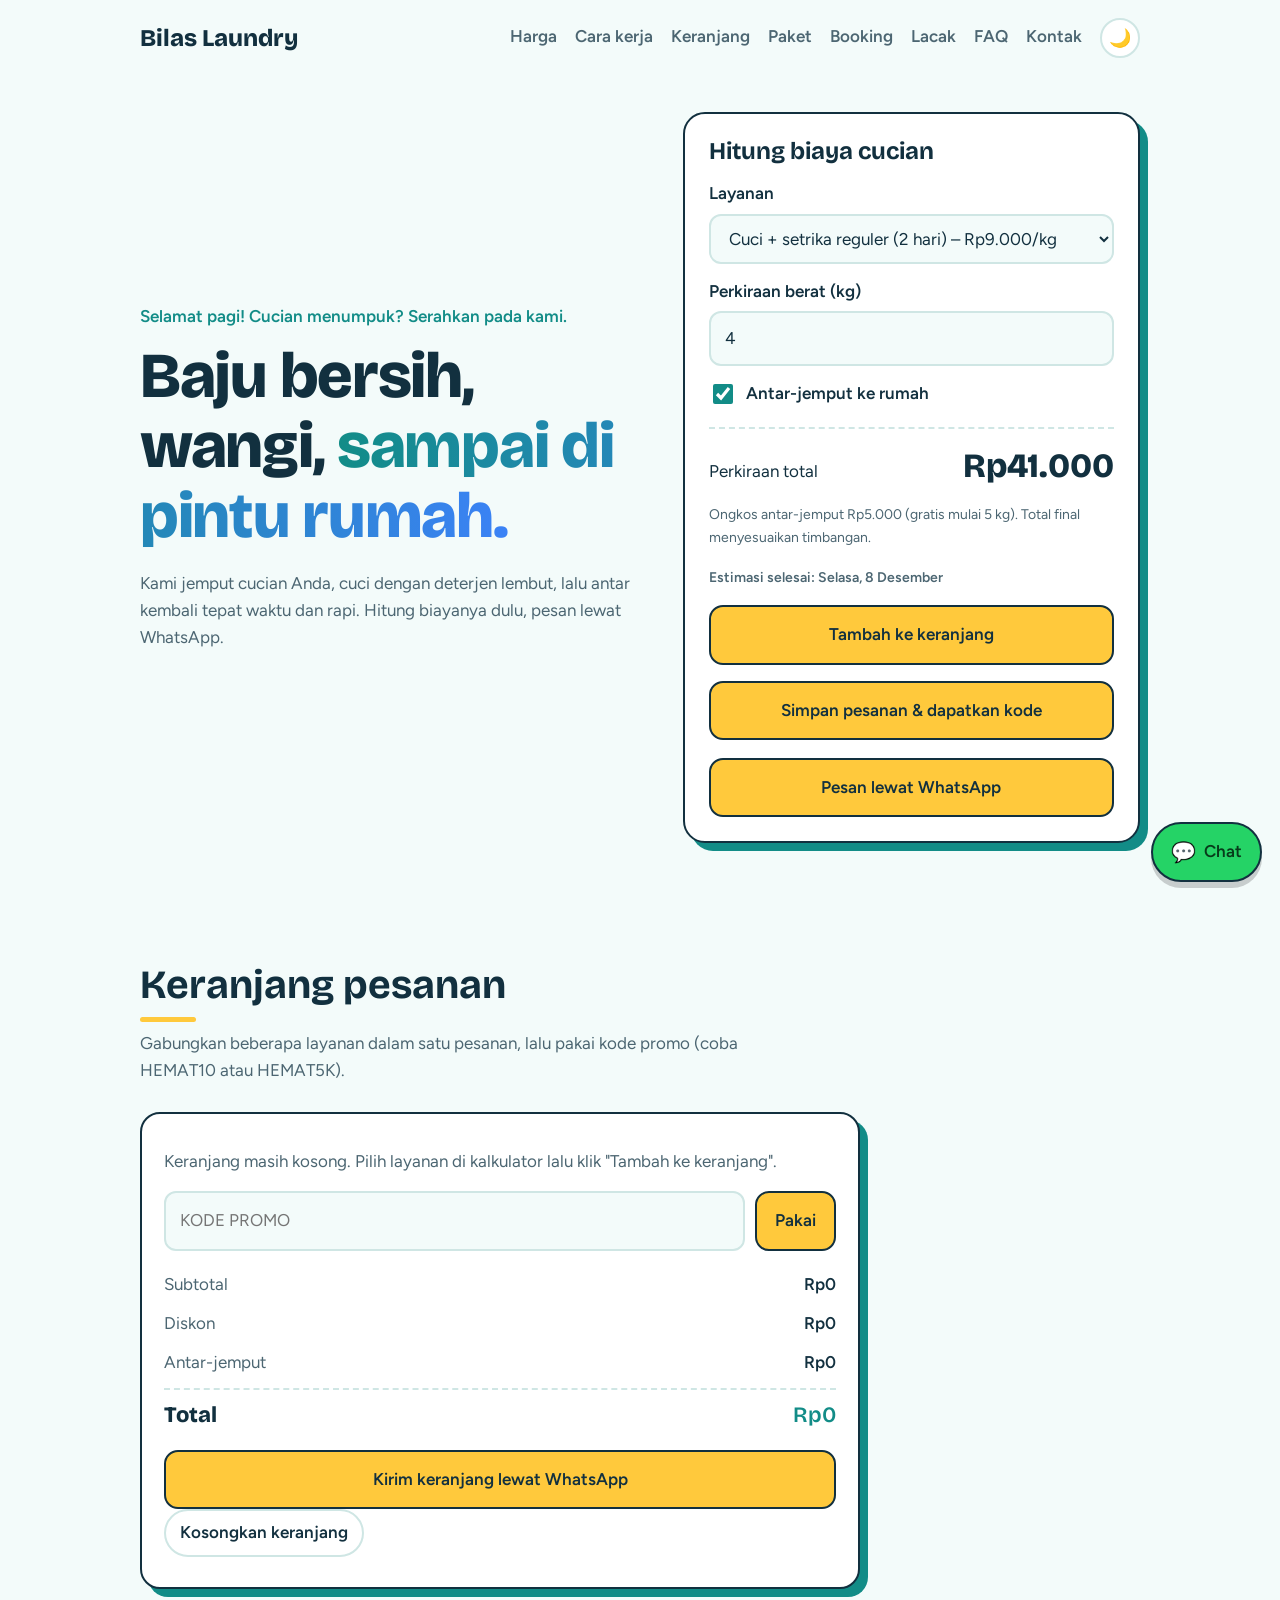
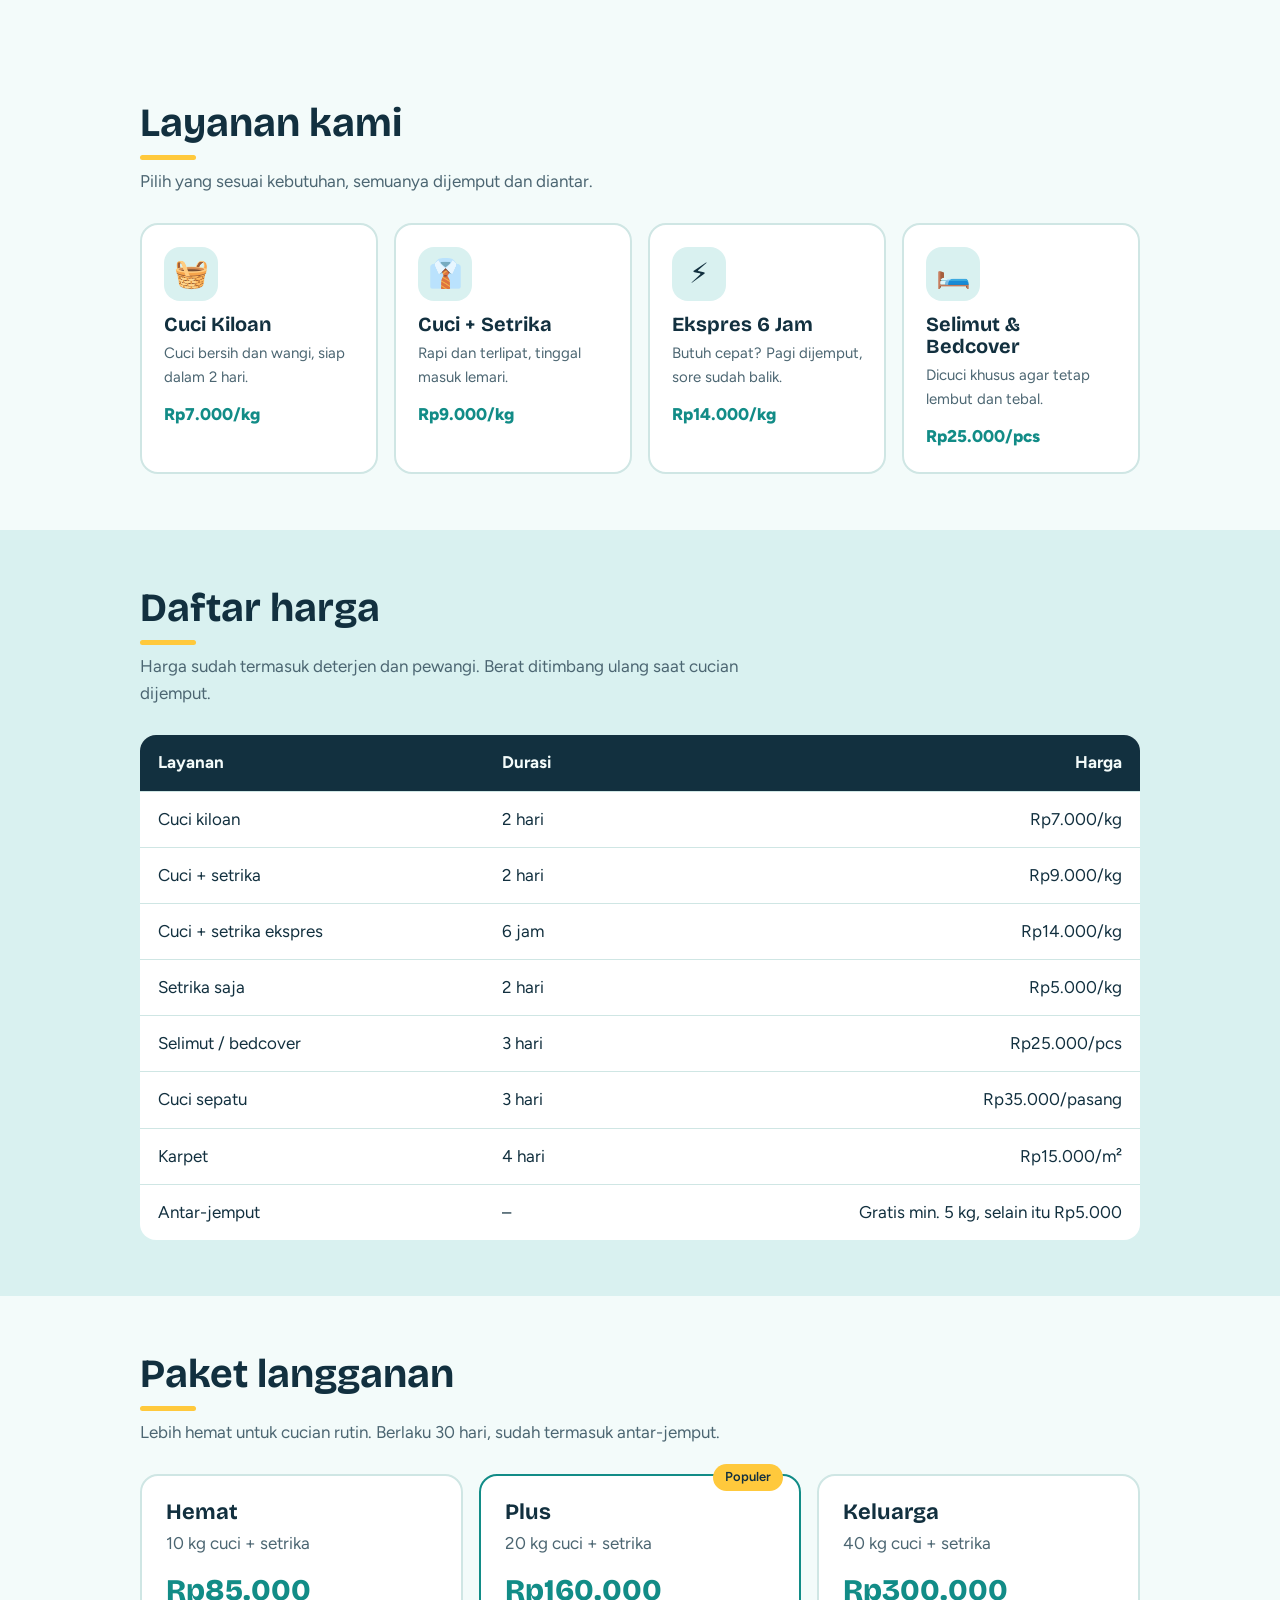
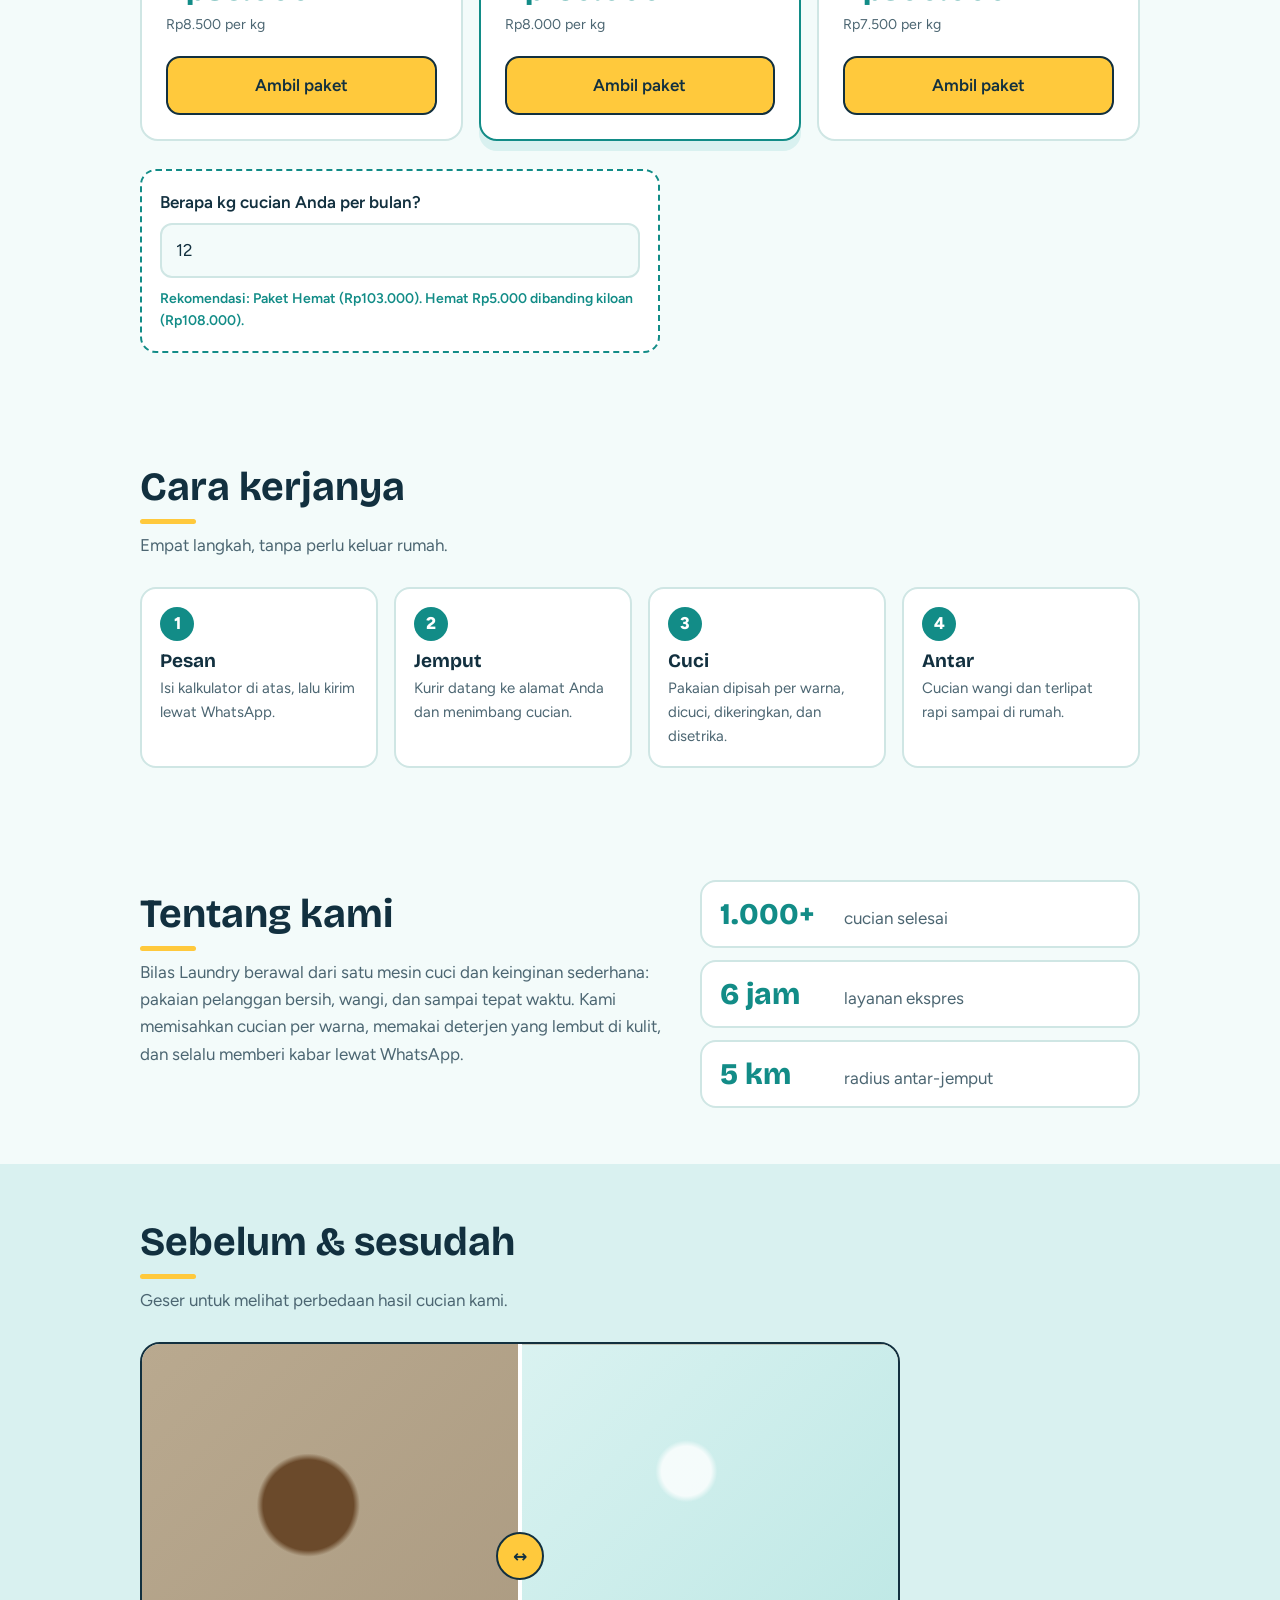
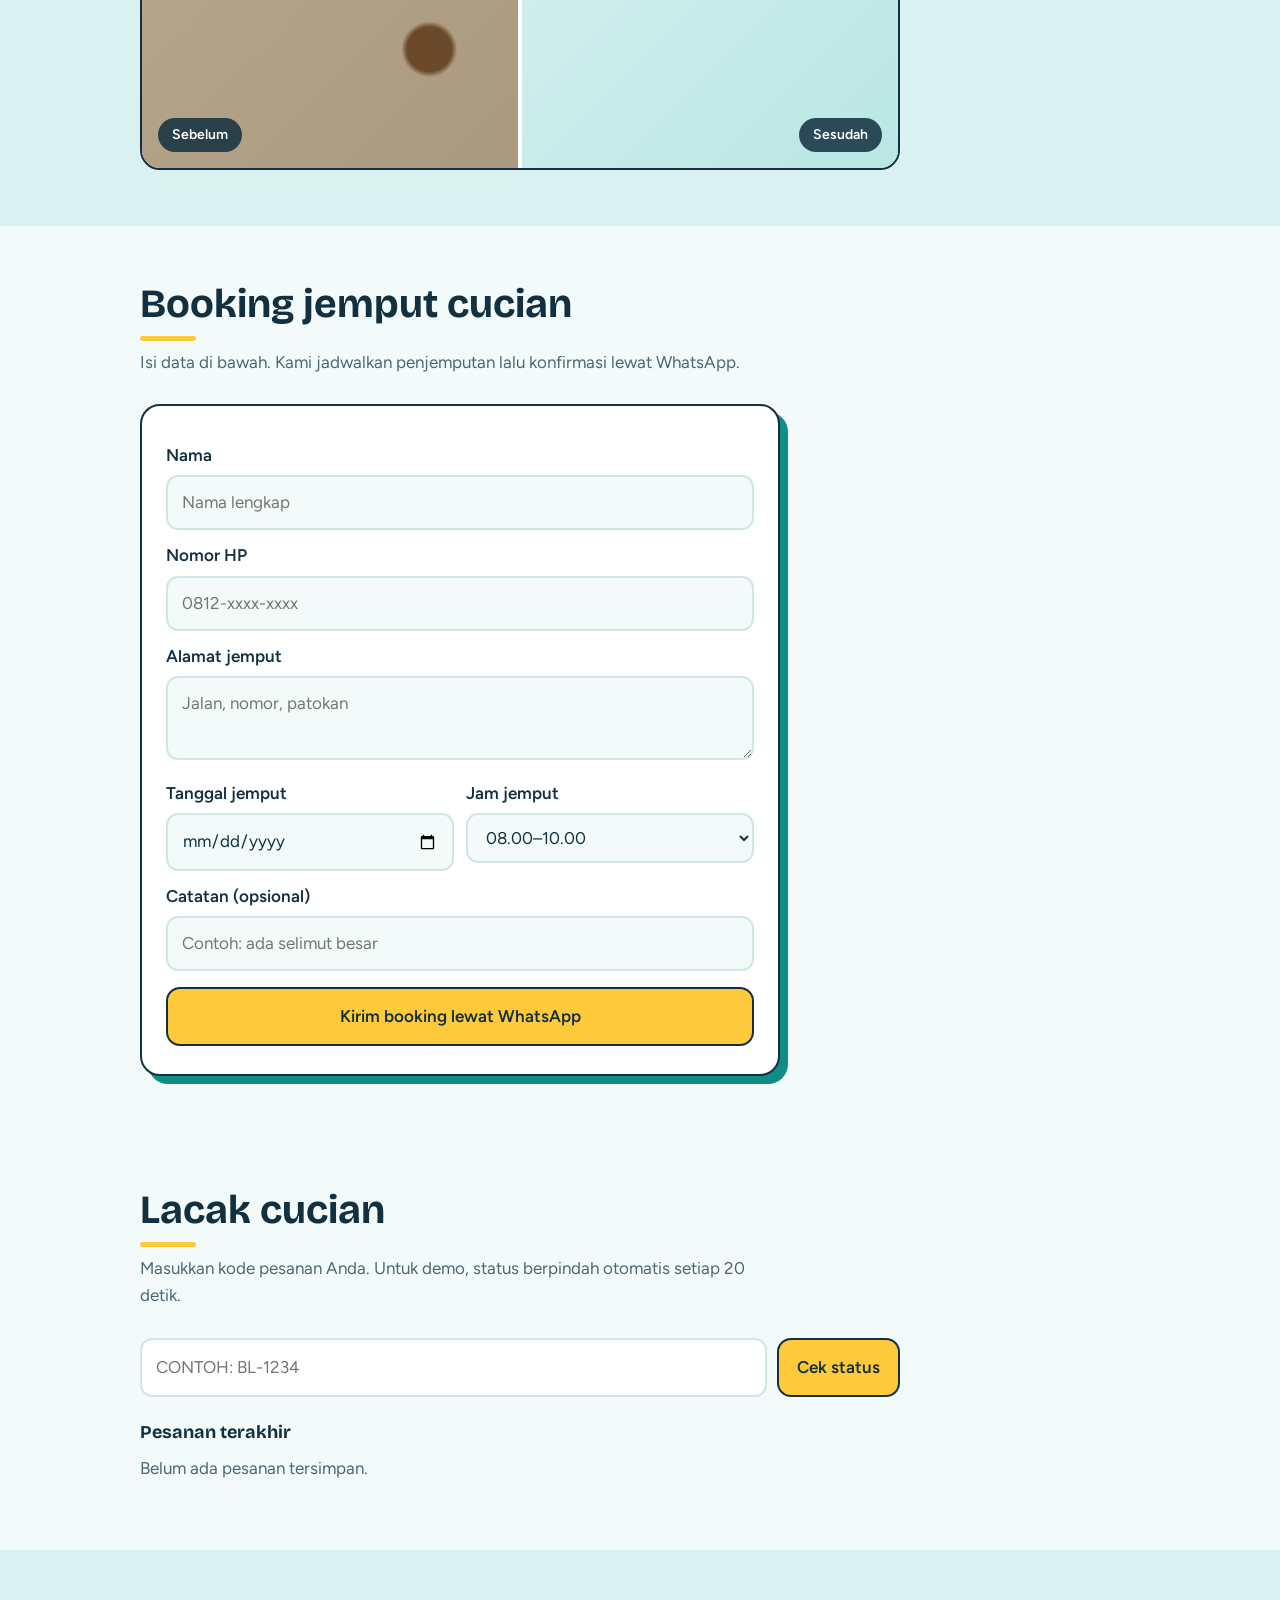
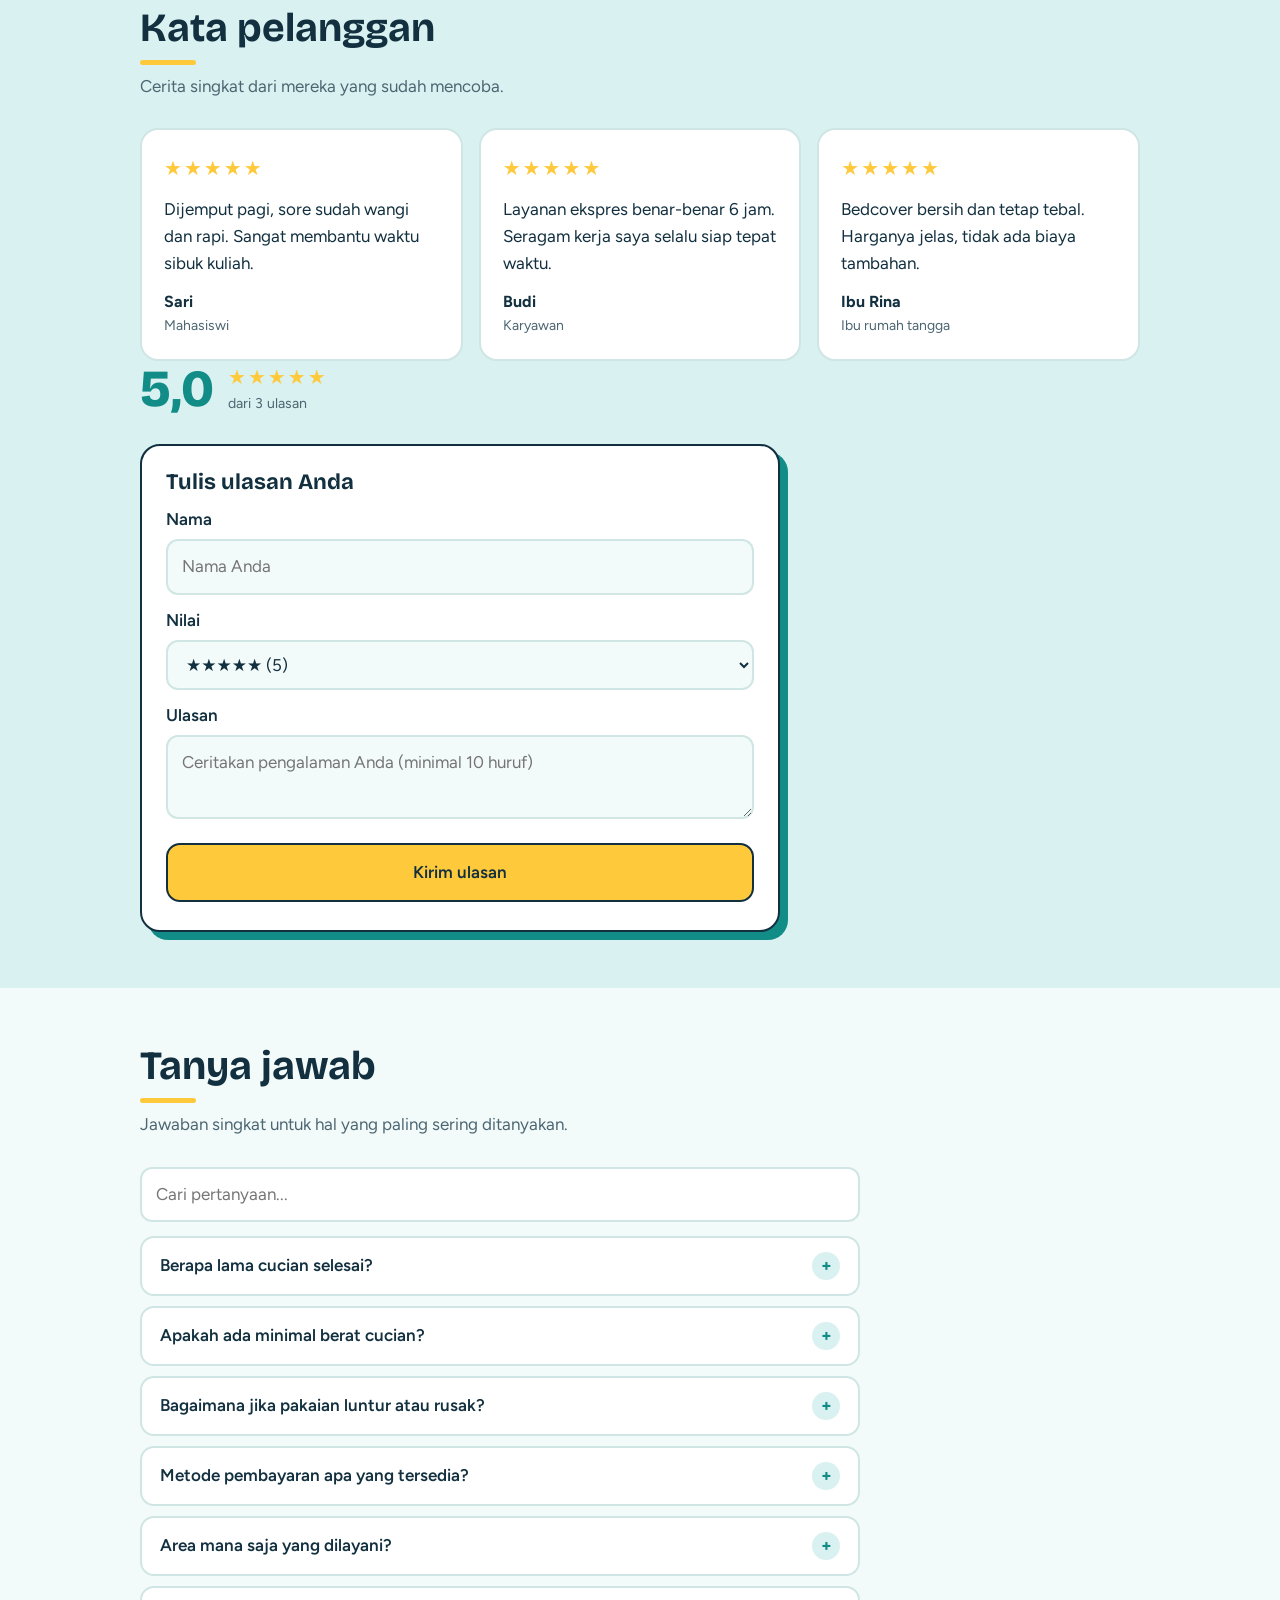
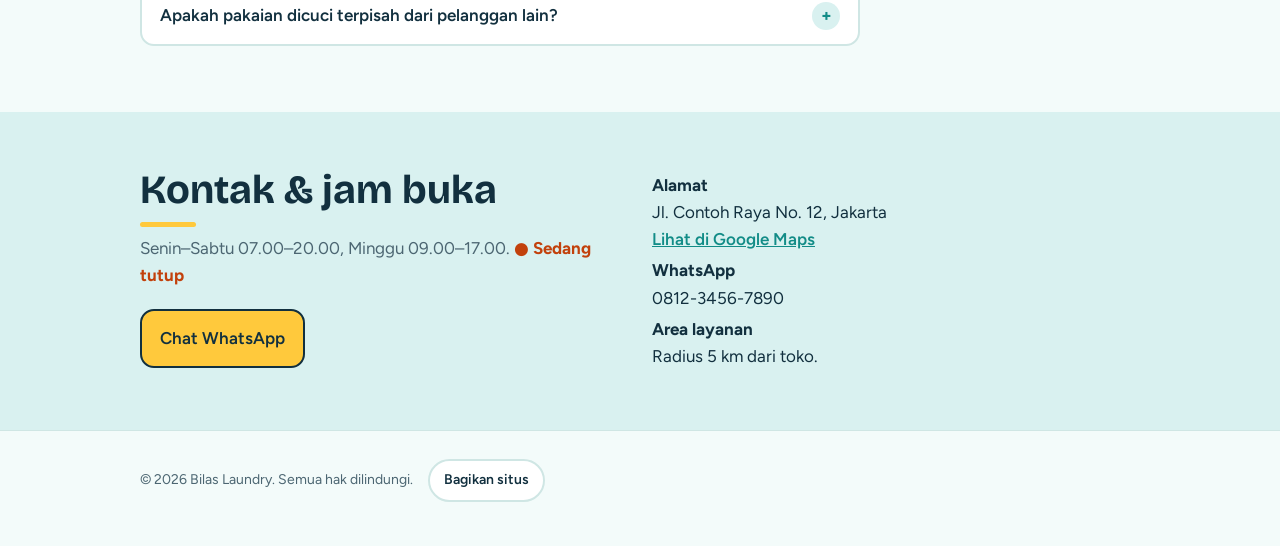
==== commit 8d94d826: "Tambah FAQ cucian dicuci terpisah dan tooltip tombol atas" ====
--- a/bilas-laundry/index.html
+++ b/bilas-laundry/index.html
@@ -236,6 +236,10 @@
       <summary>Area mana saja yang dilayani?</summary>
       <p>Radius 5 km dari toko. Di luar itu, tanyakan lewat WhatsApp.</p>
     </details>
+    <details>
+      <summary>Apakah pakaian dicuci terpisah dari pelanggan lain?</summary>
+      <p>Ya, setiap pesanan dicuci terpisah dan diberi tanda agar tidak tertukar.</p>
+    </details>
   </div>
 </div></section>
 
@@ -252,9 +256,9 @@
   </div>
 </div></section>
 
-<footer><div class="wrap">© 2026 Bilas Laundry. Semua hak dilindungi.</div></footer>
-
-<button id="atas" class="atas" type="button" aria-label="Kembali ke atas" hidden>↑</button>
+<footer><div class="wrap">© 2026 Bilas Laundry. Semua hak dilindungi. <button id="bagikan" class="chip" type="button" style="margin-left:12px">Bagikan situs</button></div></footer>
+
+<button id="atas" class="atas" type="button" title="Kembali ke atas" aria-label="Kembali ke atas" hidden>↑</button>
 
 <a class="wa-float" href="https://wa.me/6281234567890" target="_blank" rel="noopener" aria-label="Chat WhatsApp"><span>💬</span> Chat</a>
 
--- a/bilas-laundry/style.css
+++ b/bilas-laundry/style.css
@@ -1,3 +1,4 @@
+/* Bilas Laundry – style.css: warna memakai variabel di :root */
 :root{
   --bg:#F3FBFA;--surface:#FFFFFF;--ink:#12303F;--muted:#4C6672;--line:#CFE6E4;
   --teal:#128C87;--teal-ink:#FFFFFF;--sun:#FFC93C;--sun-ink:#12303F;--wash:#D9F1F0;
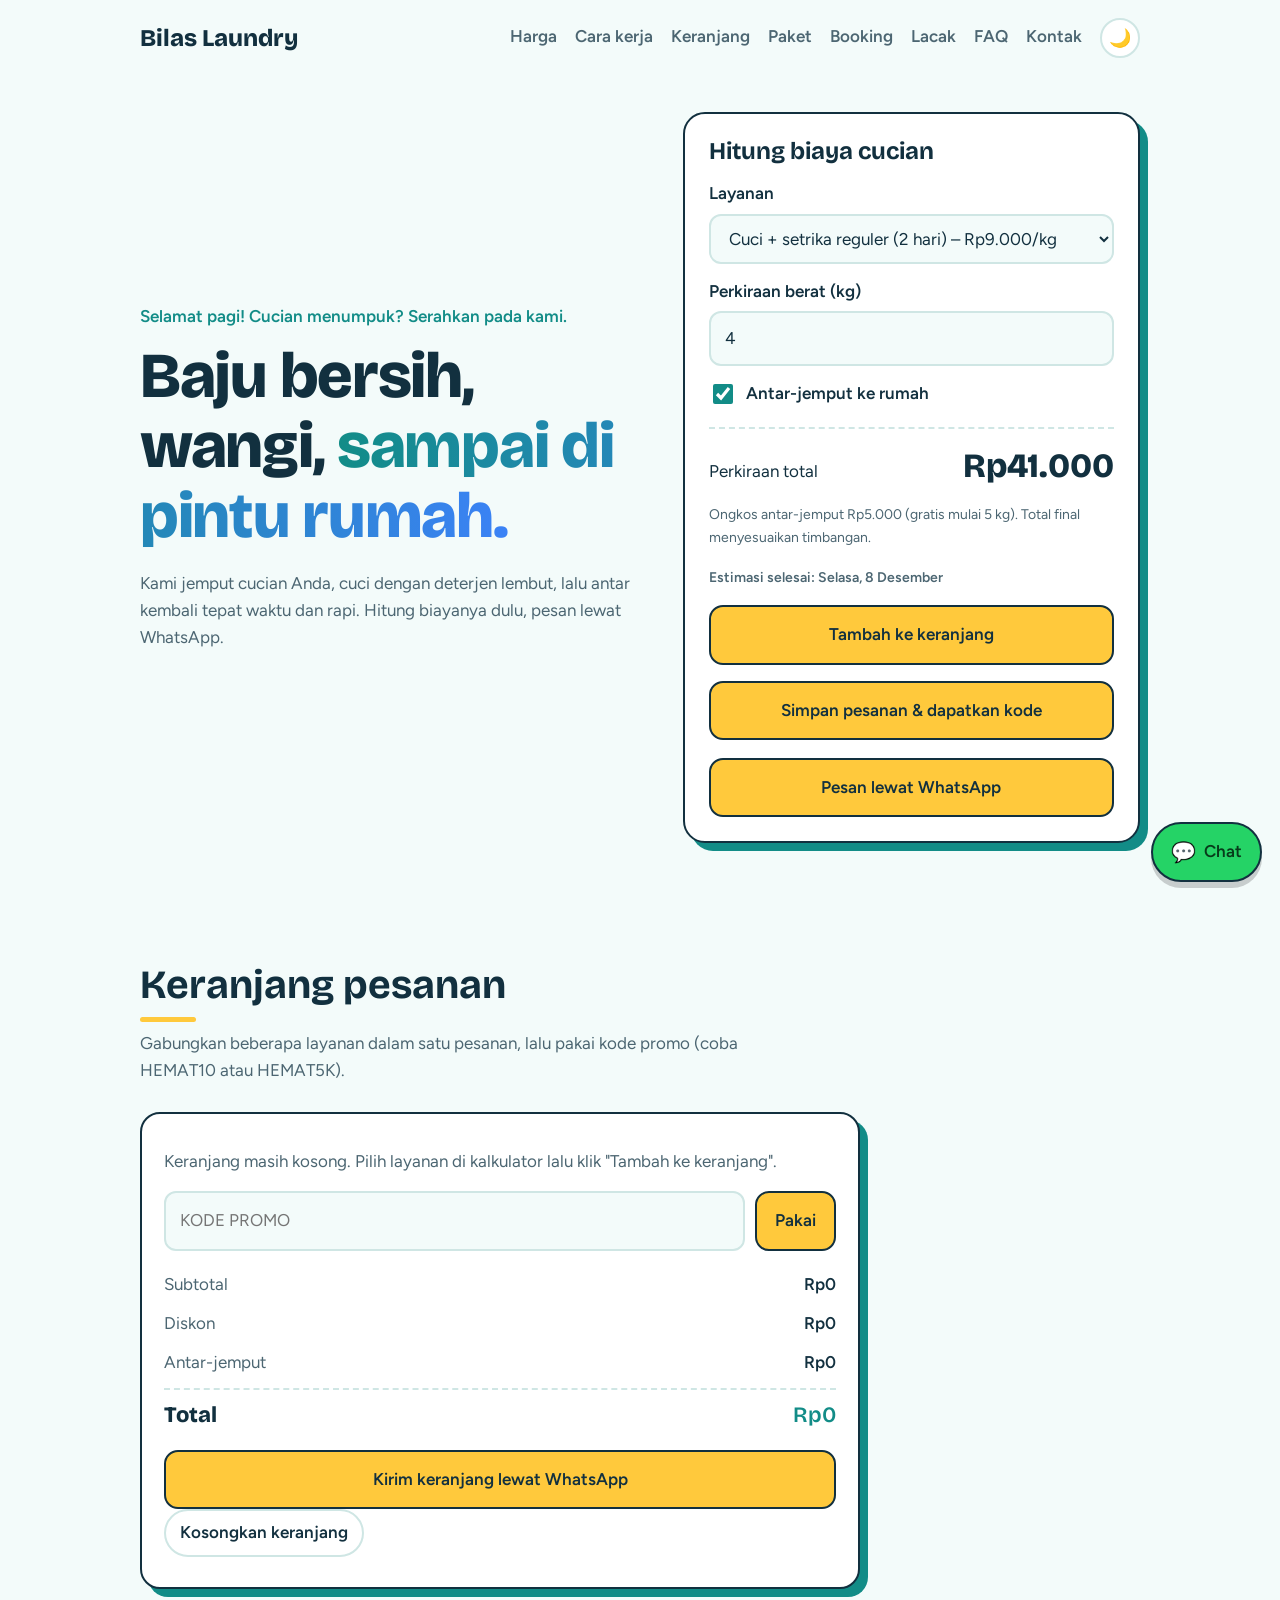
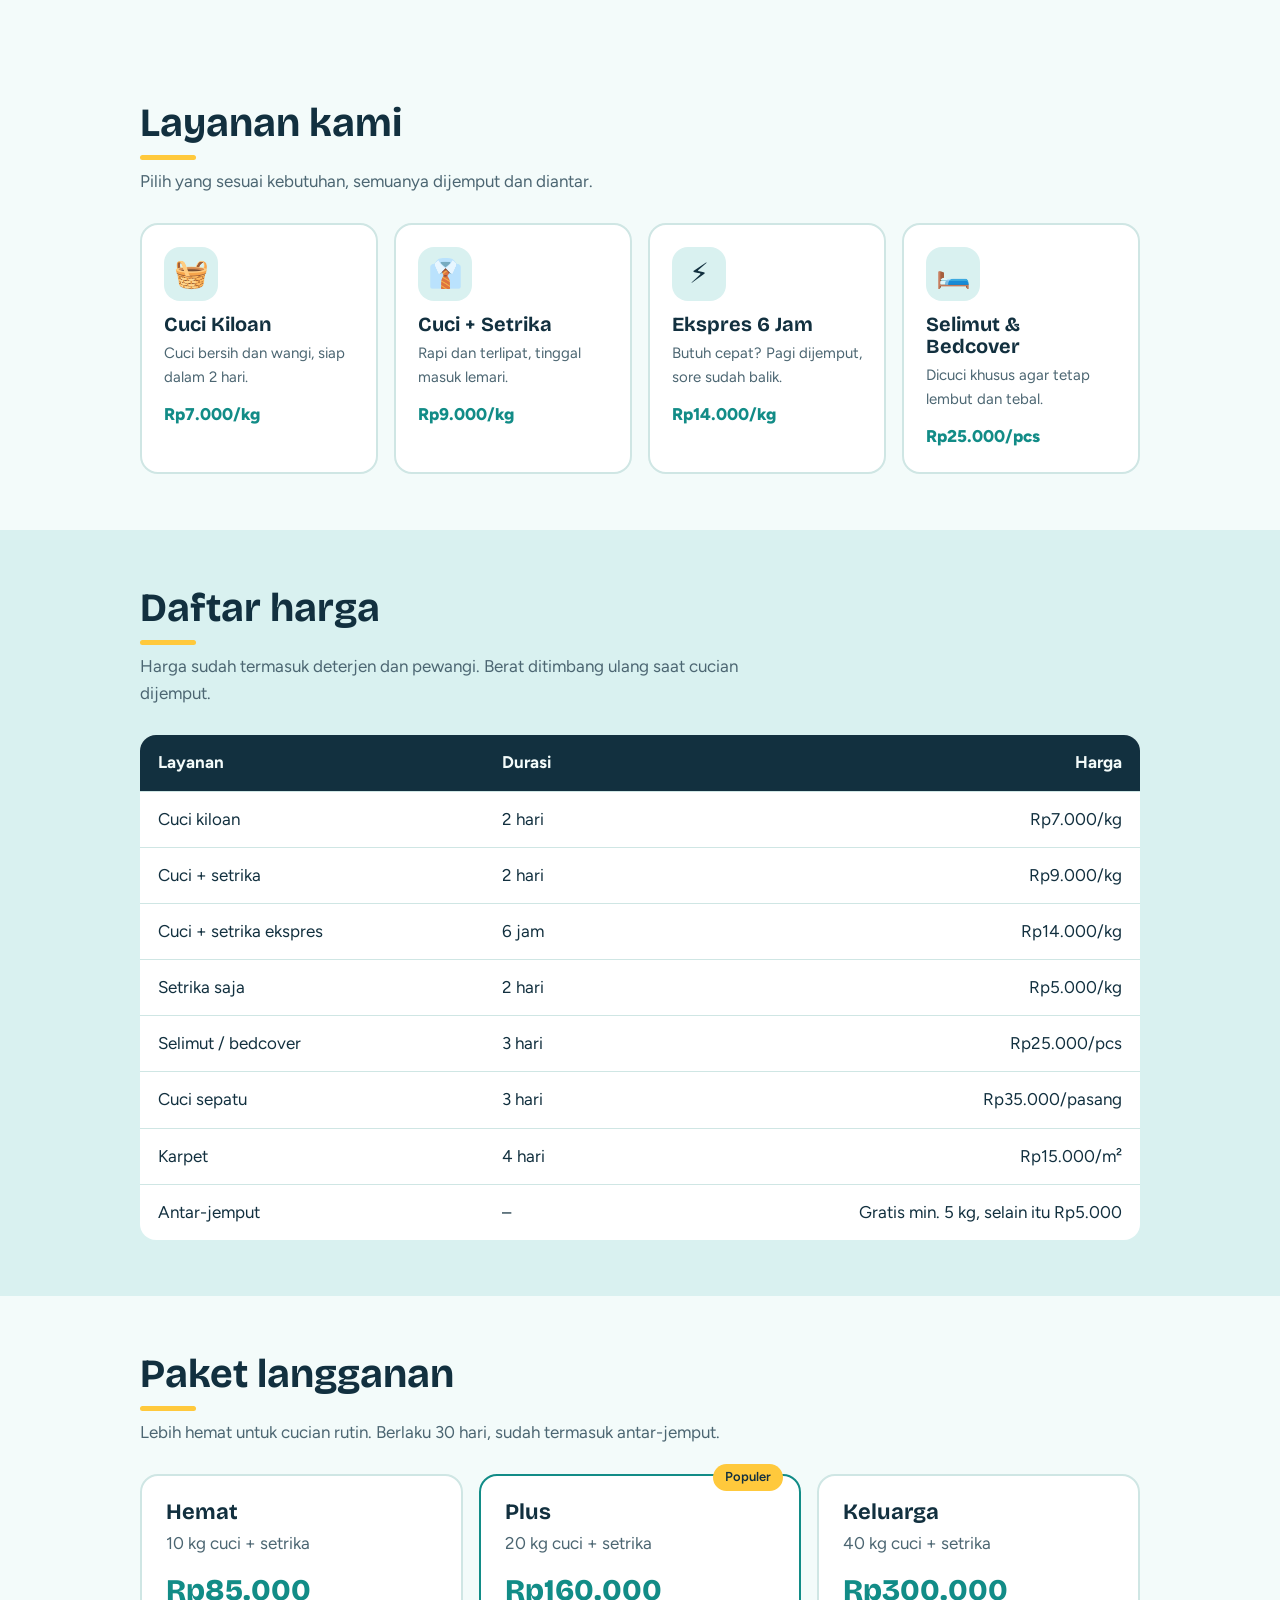
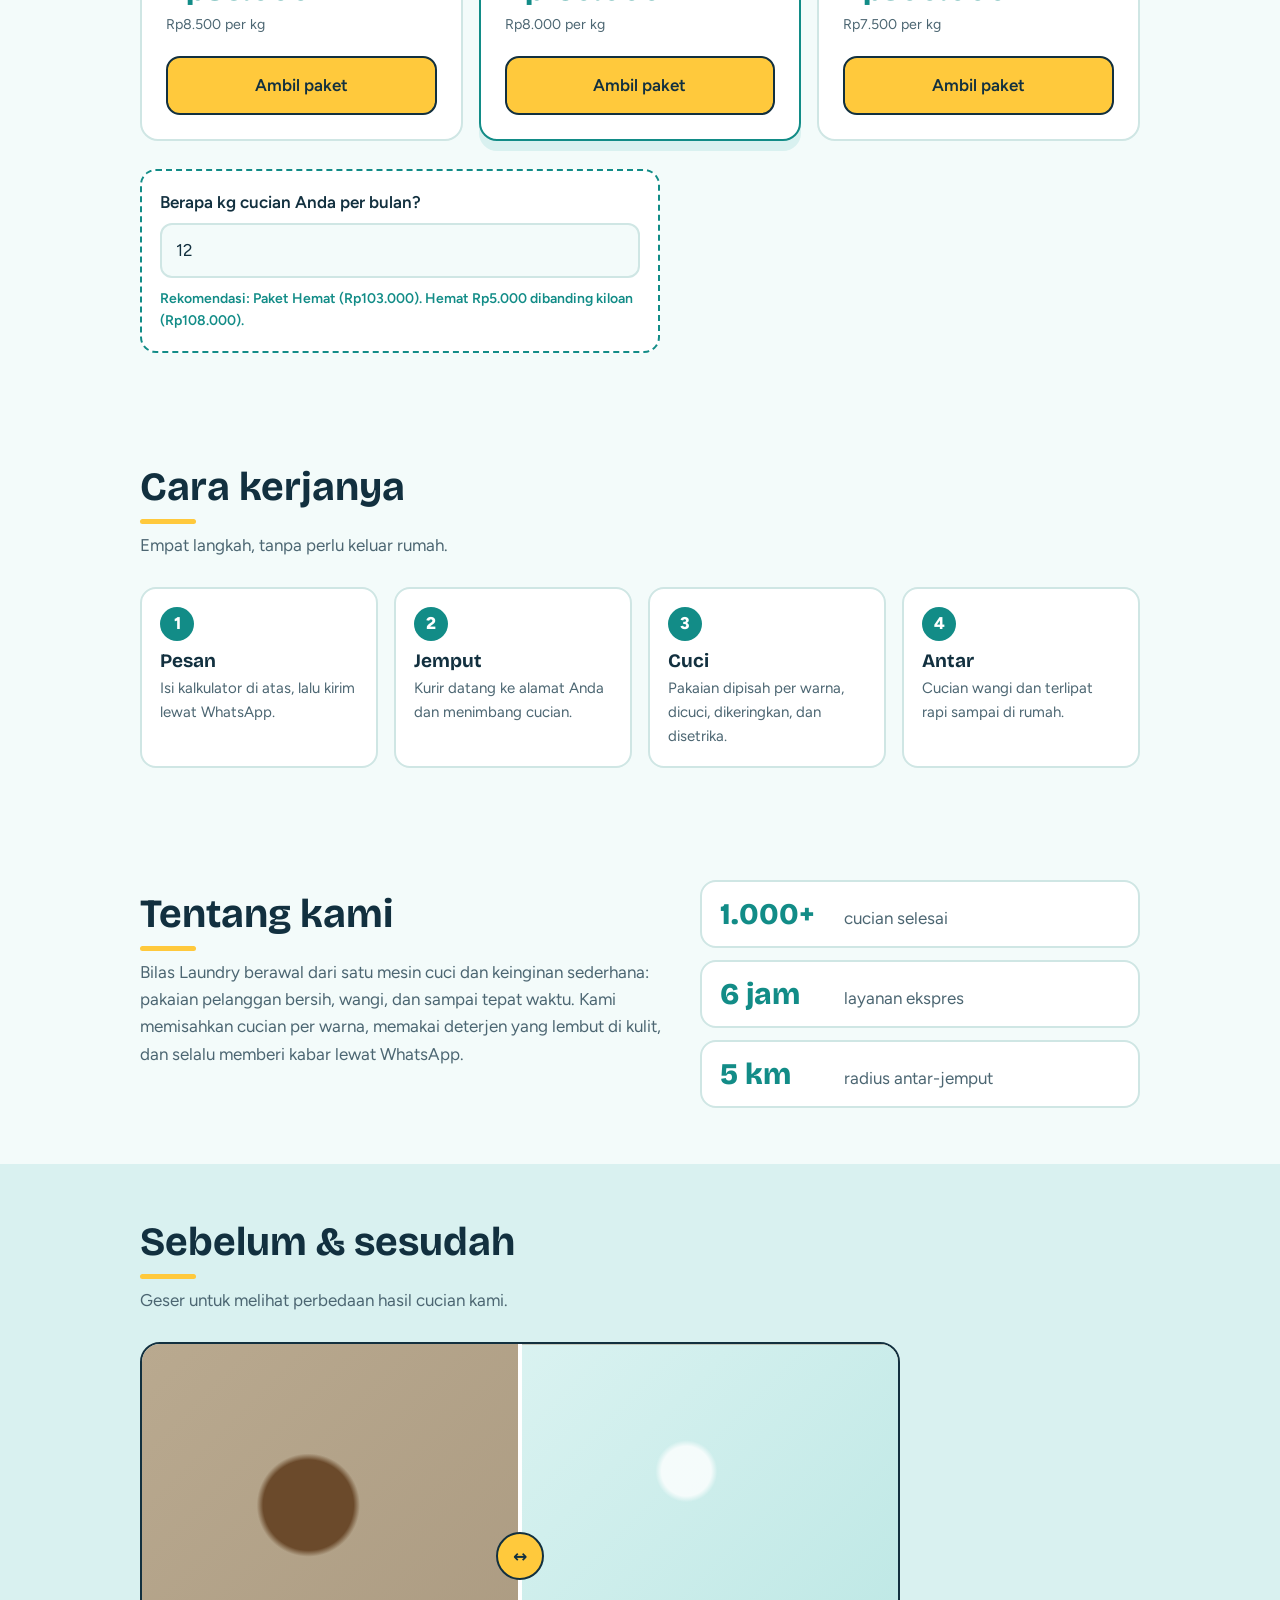
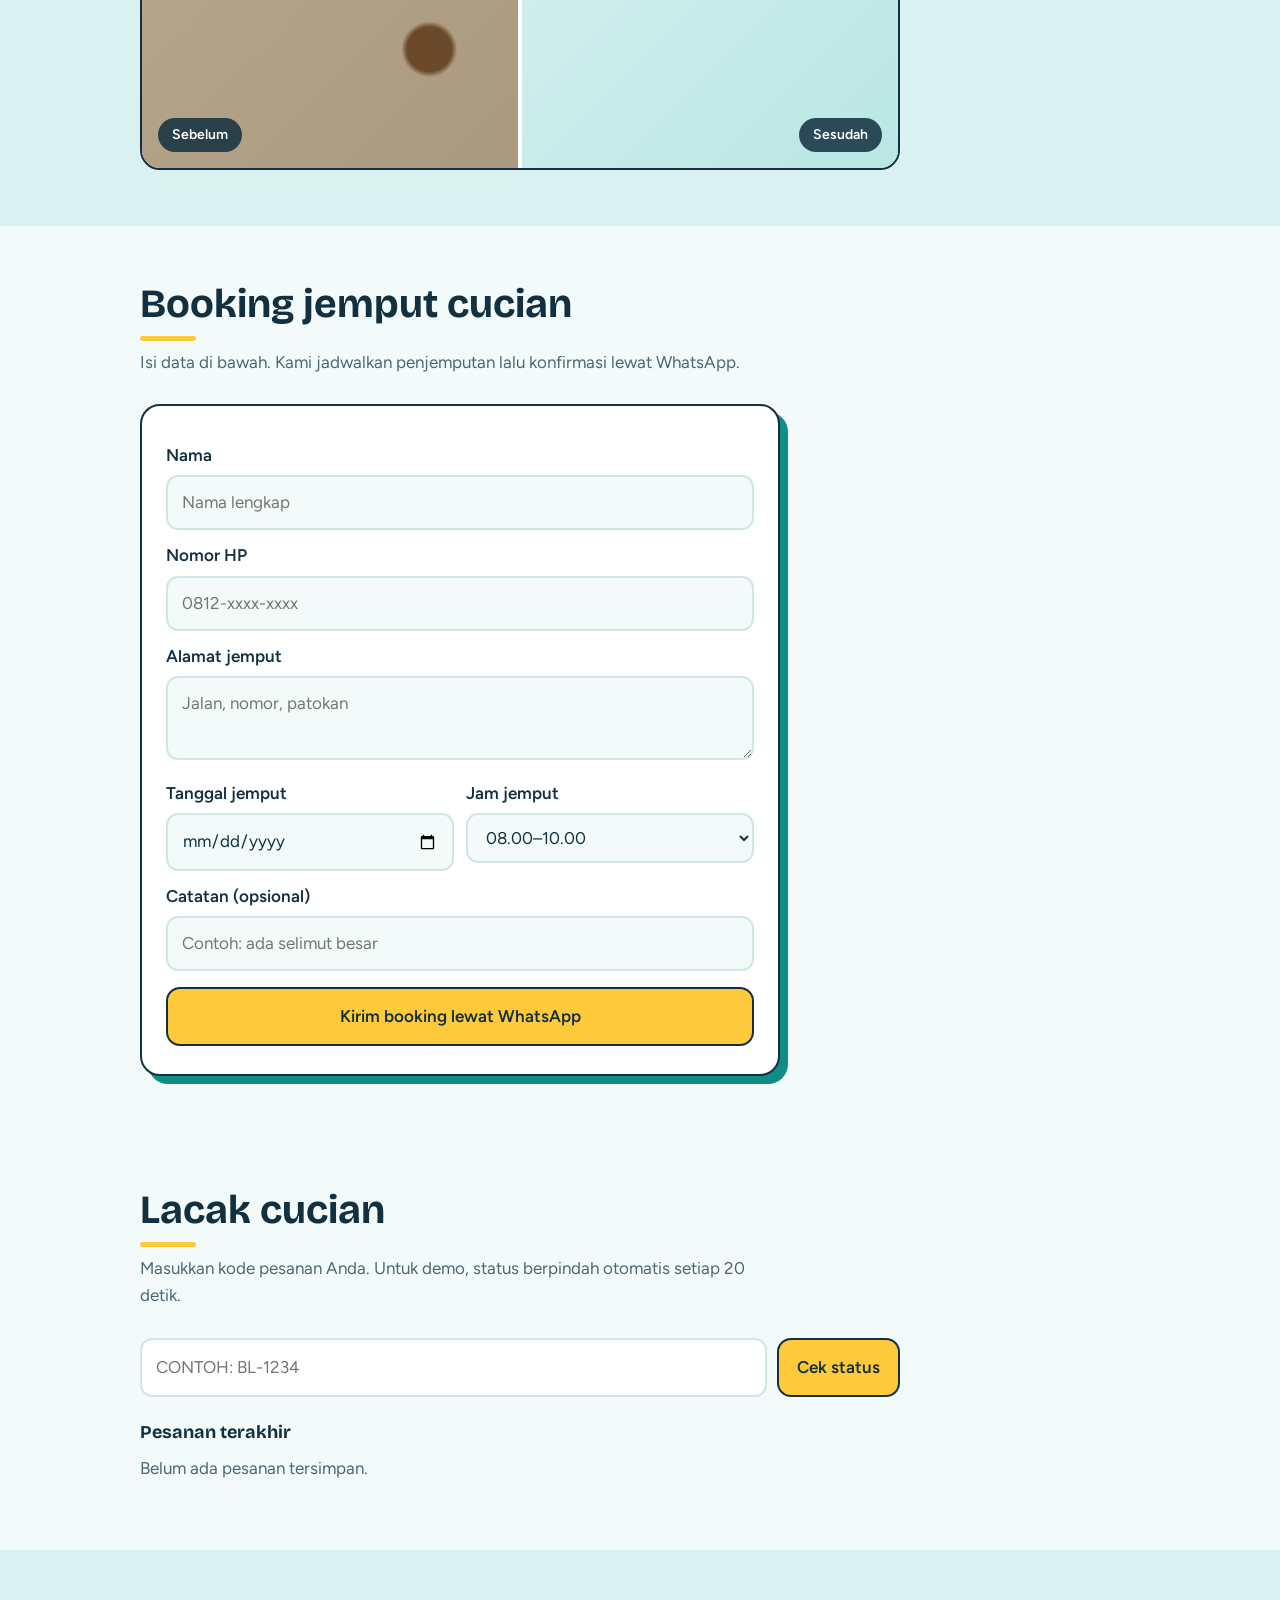
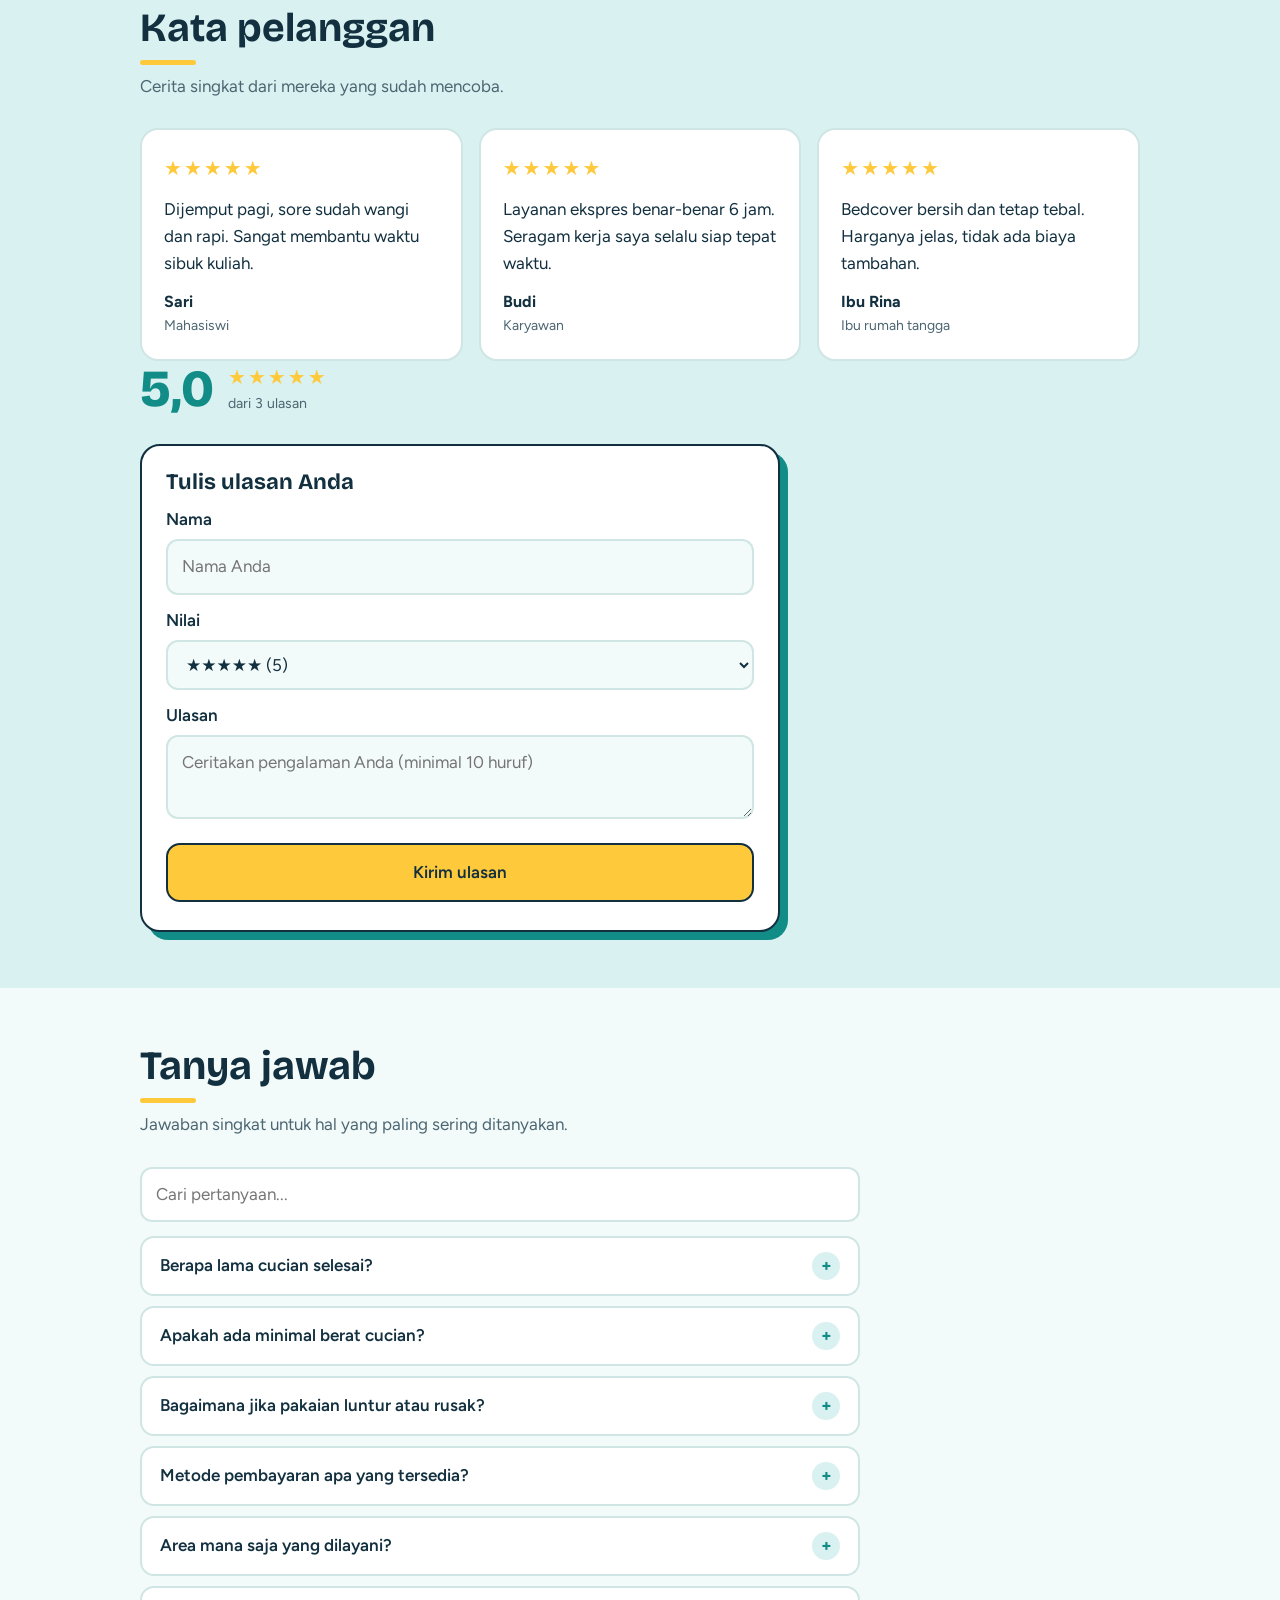
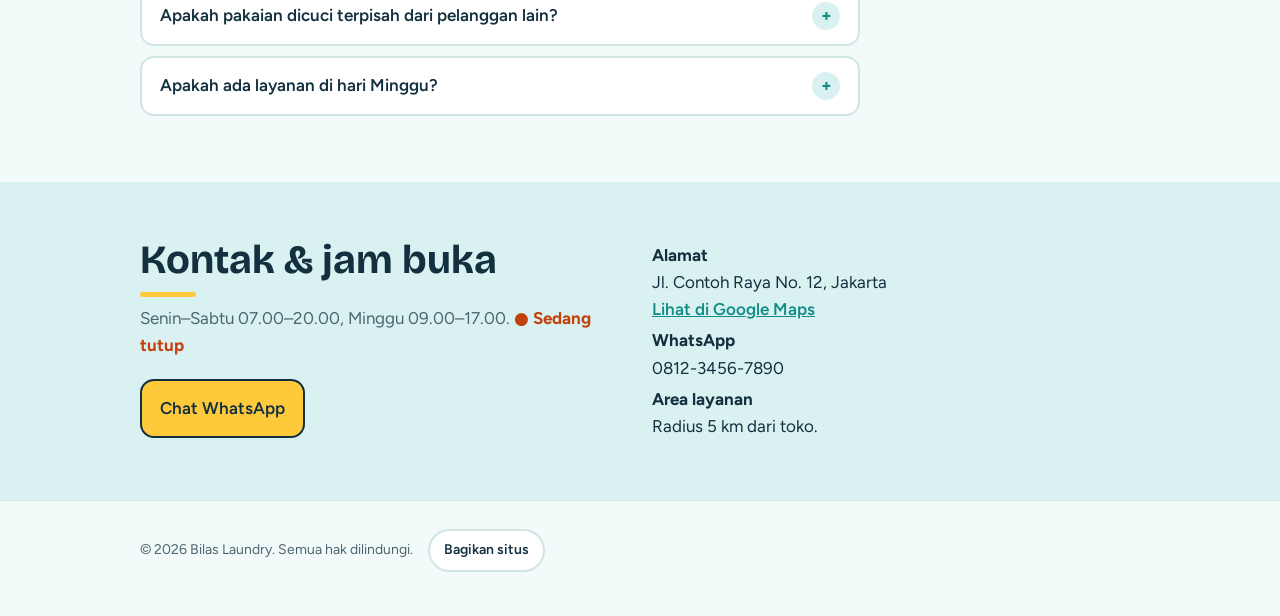
==== commit 73eb63a1: "Tambah FAQ layanan hari Minggu" ====
--- a/bilas-laundry/index.html
+++ b/bilas-laundry/index.html
@@ -240,6 +240,10 @@
       <summary>Apakah pakaian dicuci terpisah dari pelanggan lain?</summary>
       <p>Ya, setiap pesanan dicuci terpisah dan diberi tanda agar tidak tertukar.</p>
     </details>
+    <details>
+      <summary>Apakah ada layanan di hari Minggu?</summary>
+      <p>Ada. Pada hari Minggu kami buka pukul 09.00 sampai 17.00, dan penjemputan tetap bisa dijadwalkan lewat form booking.</p>
+    </details>
   </div>
 </div></section>
 
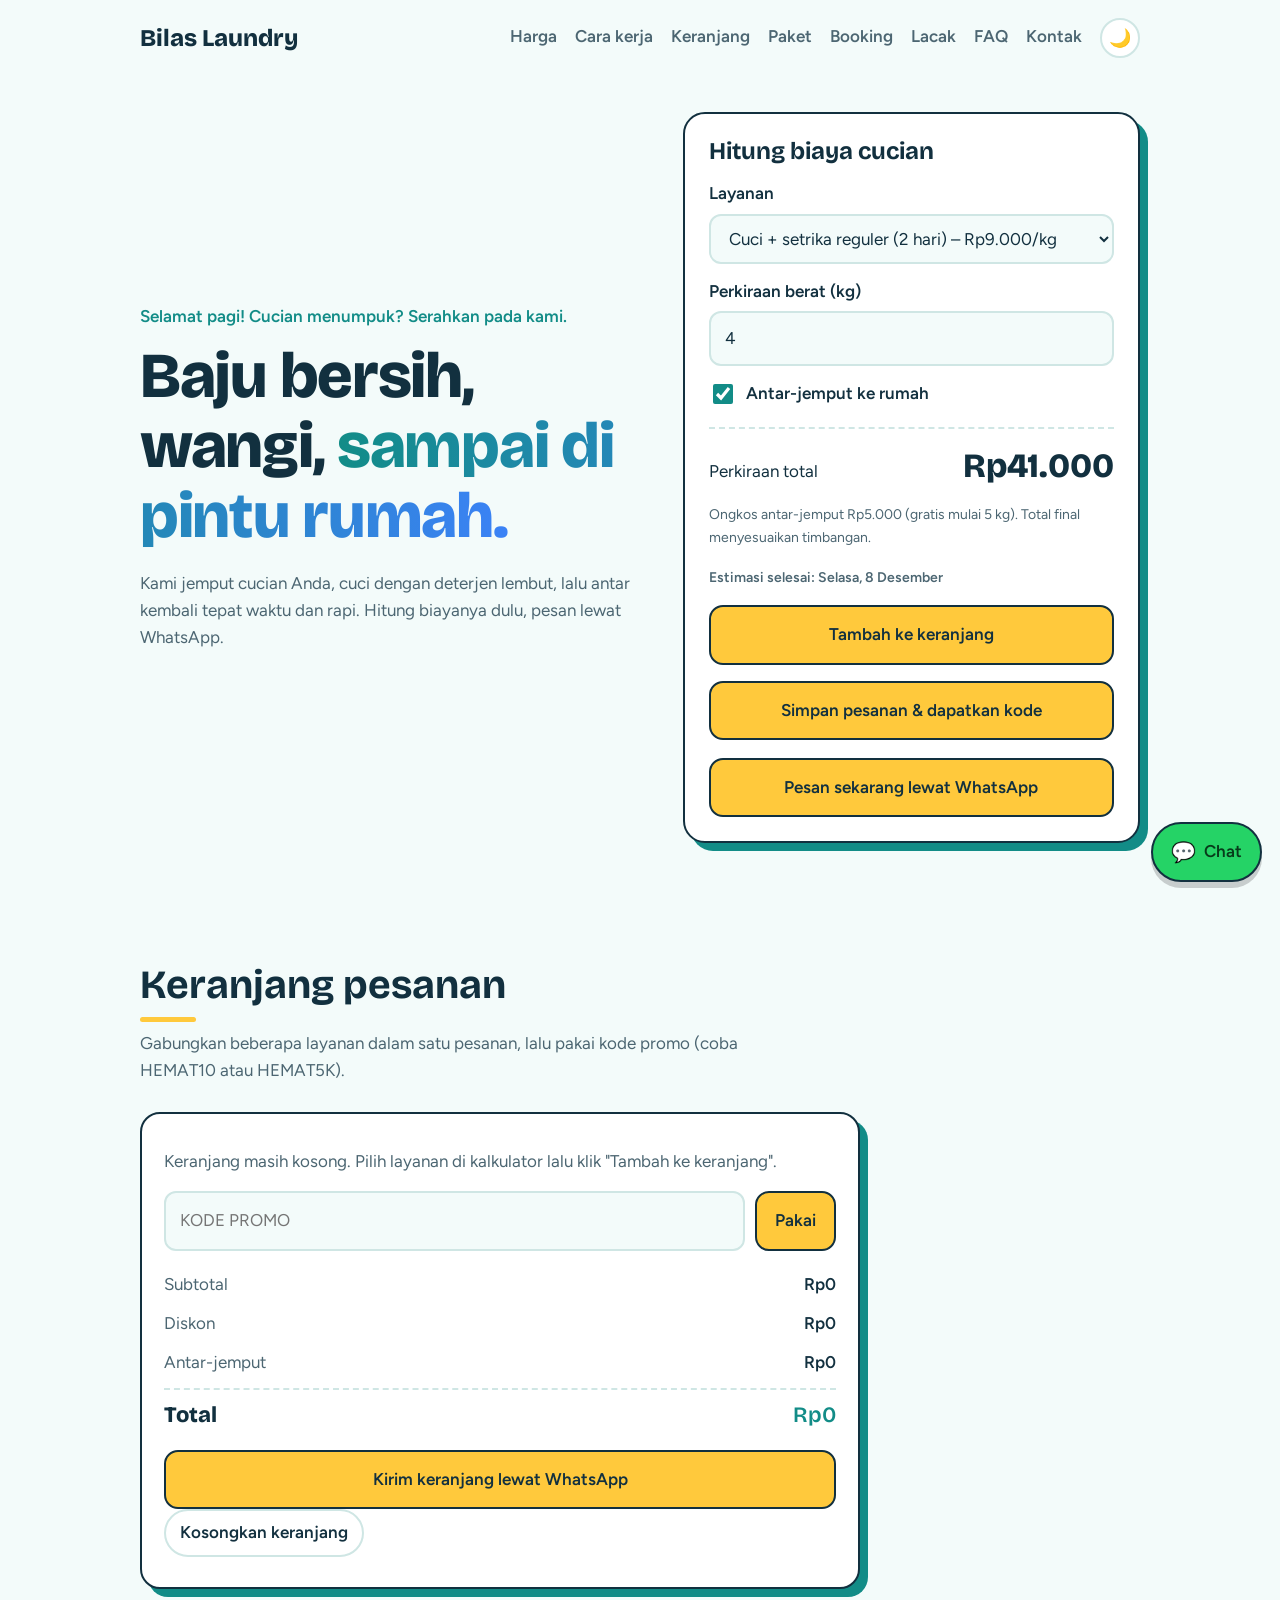
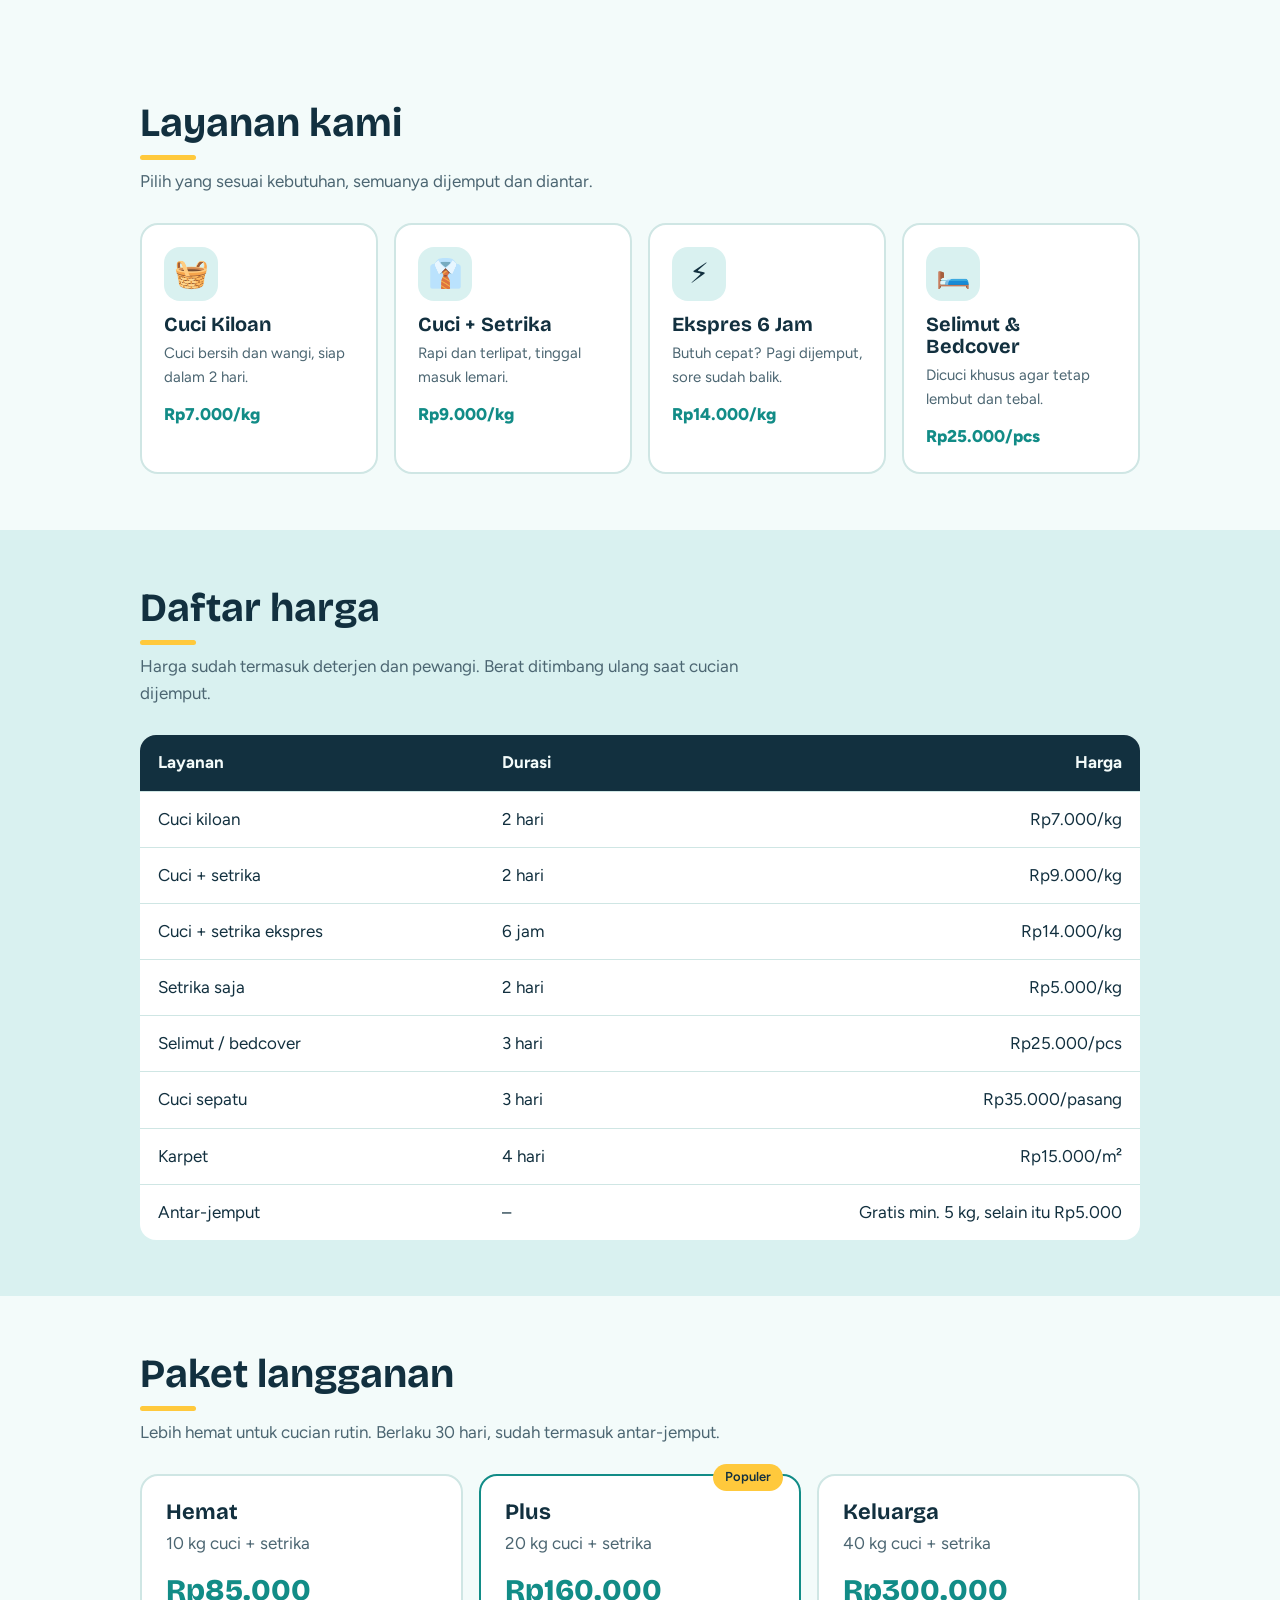
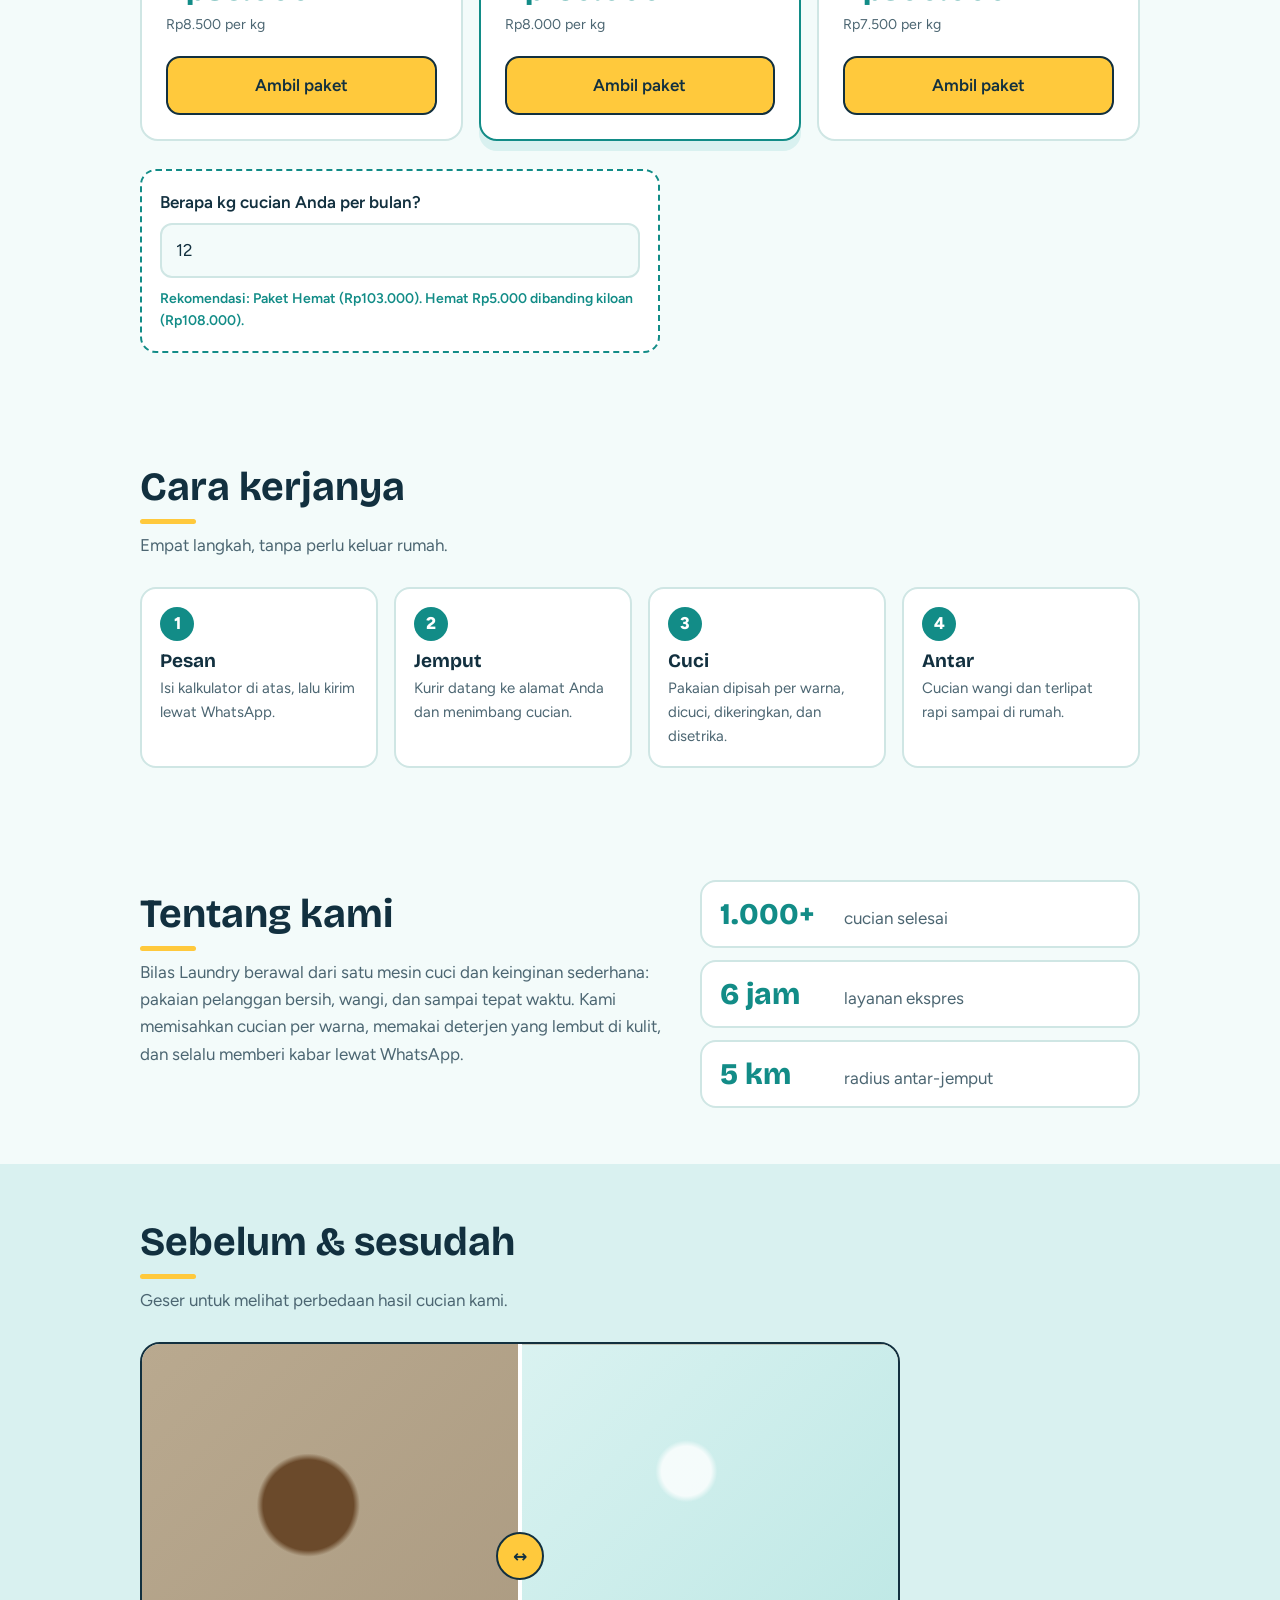
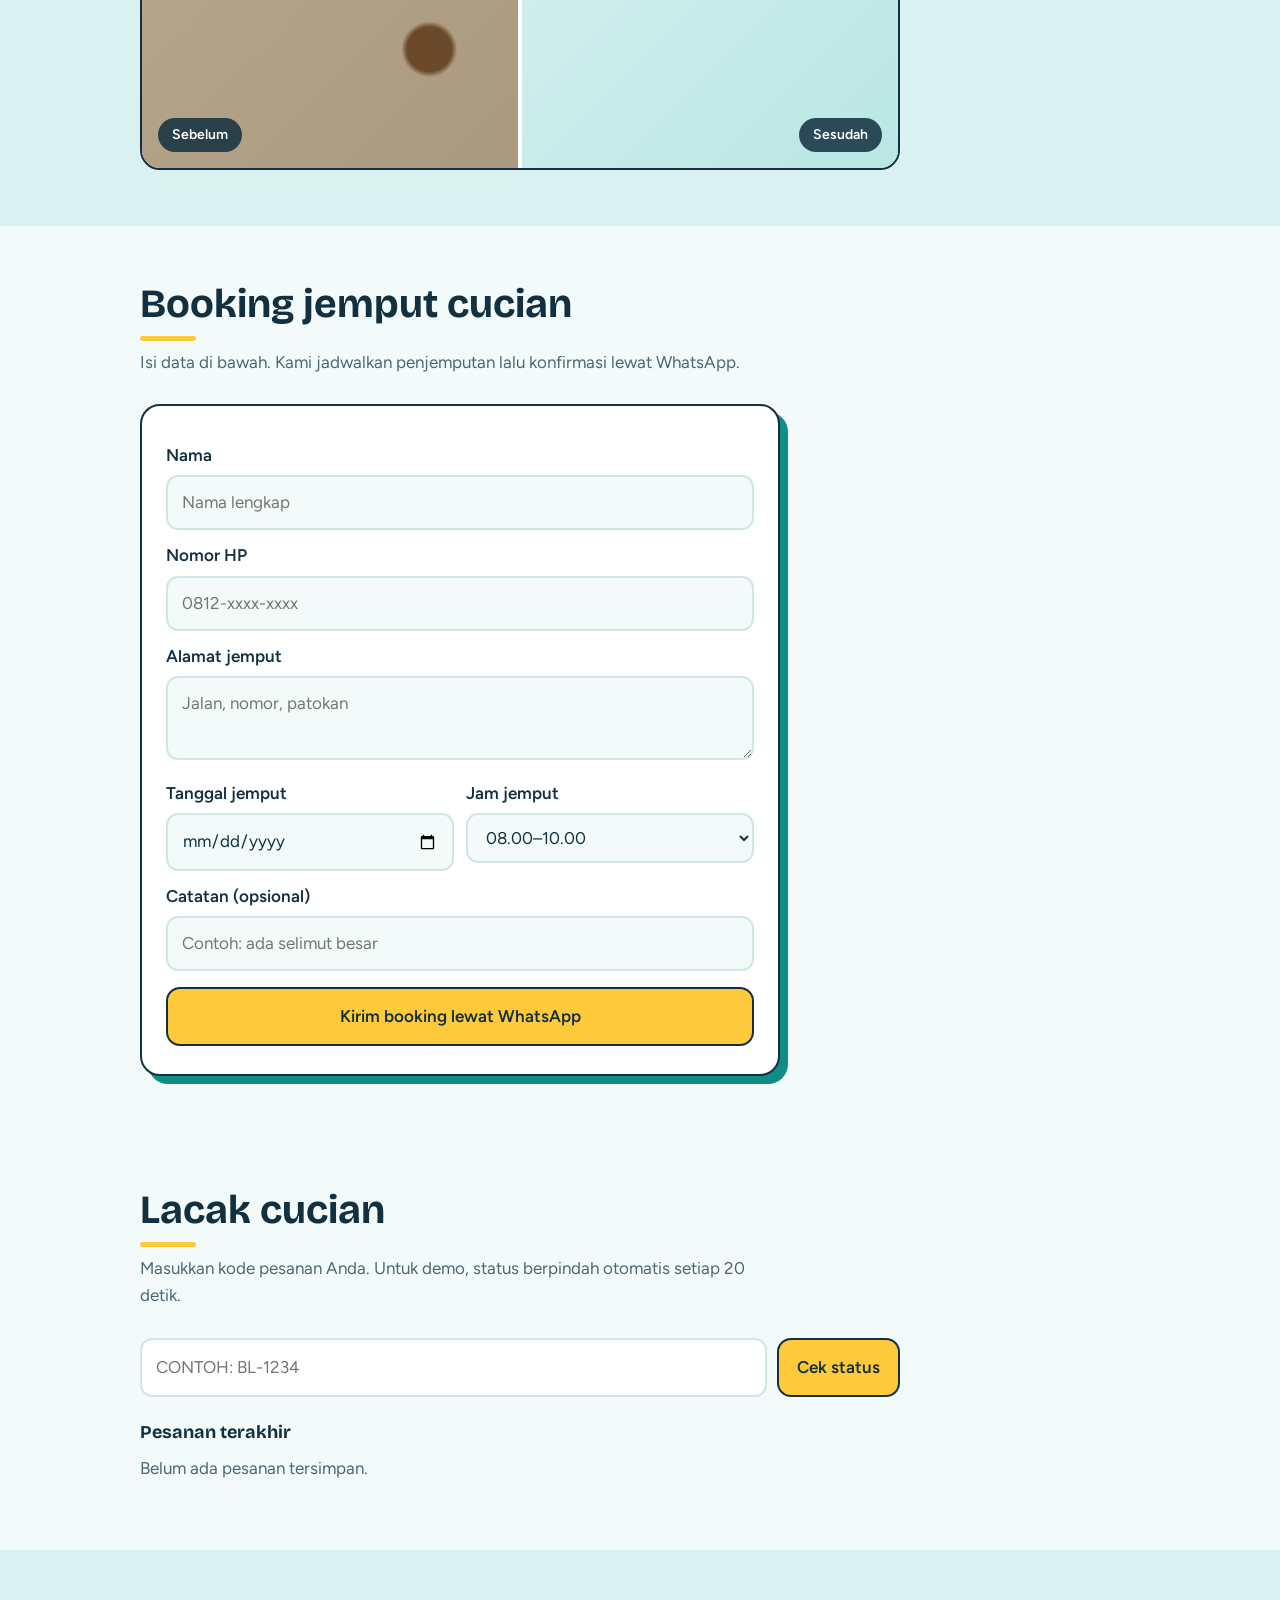
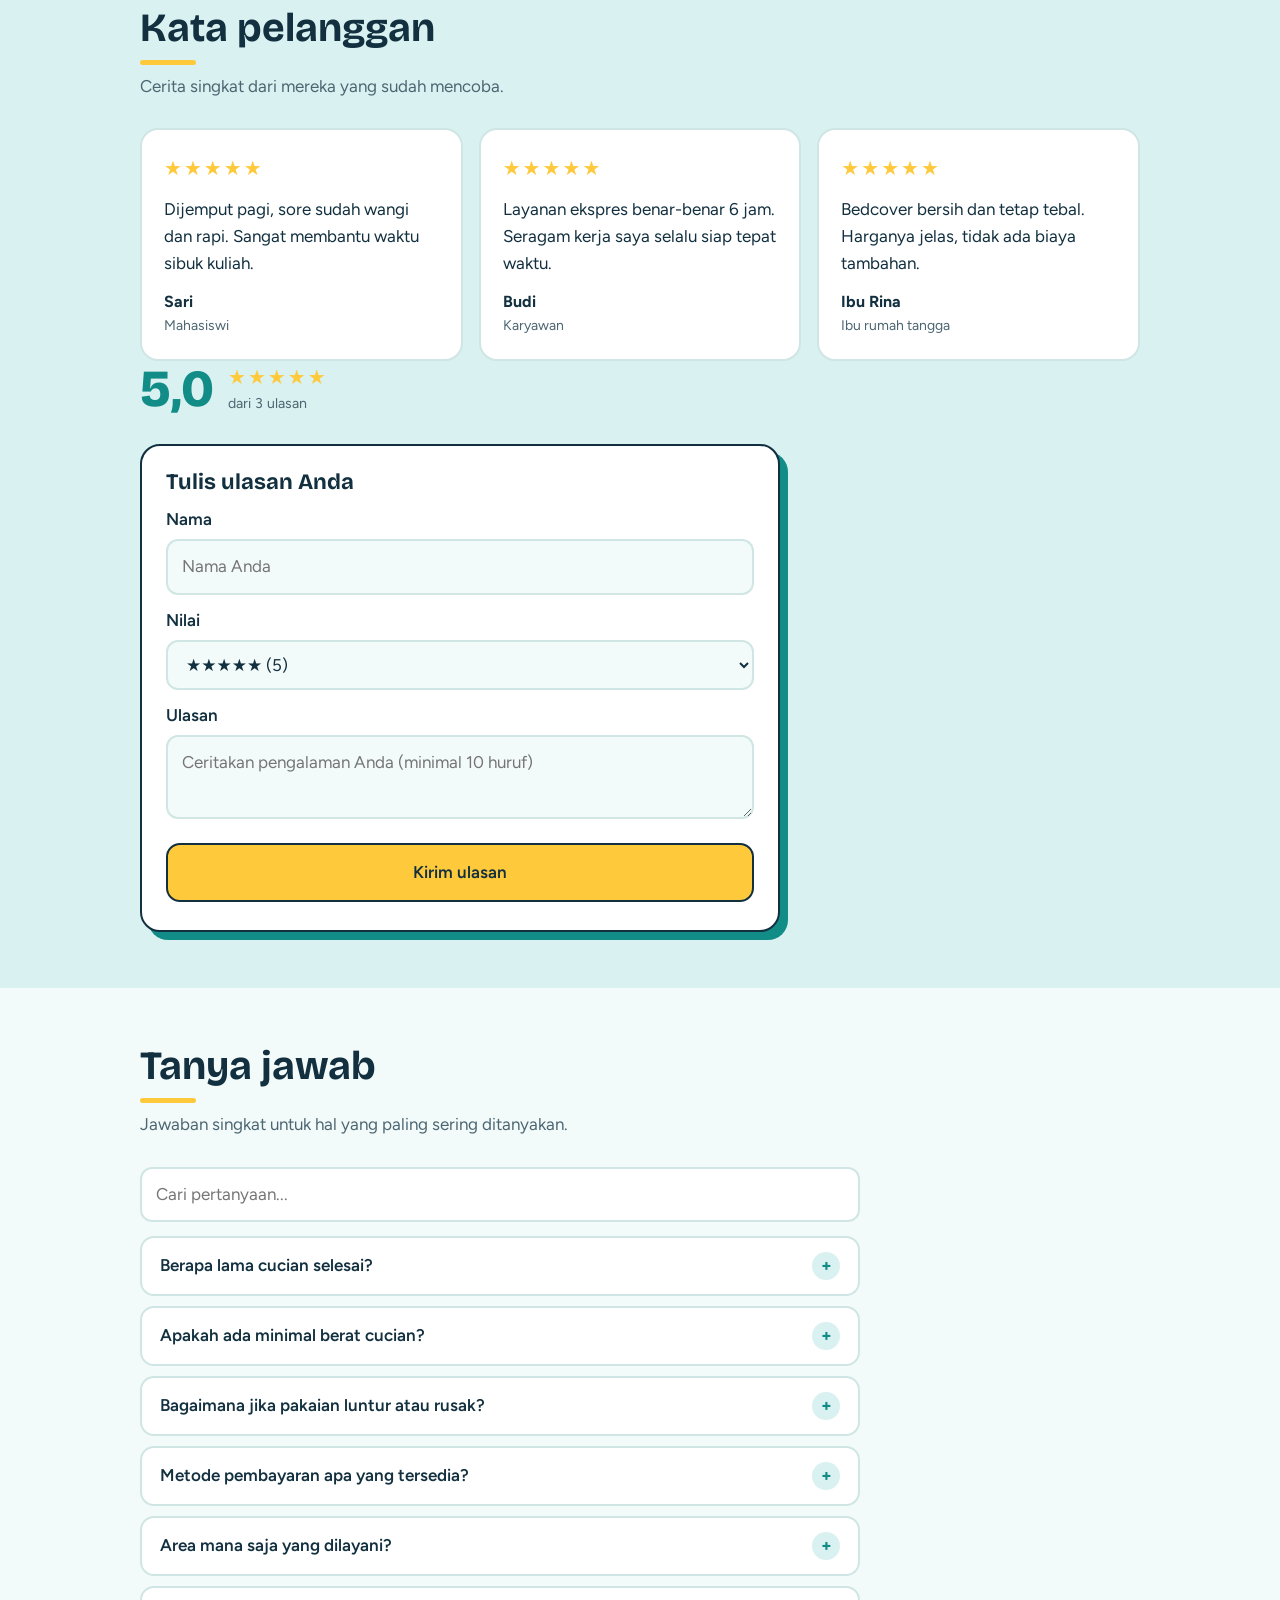
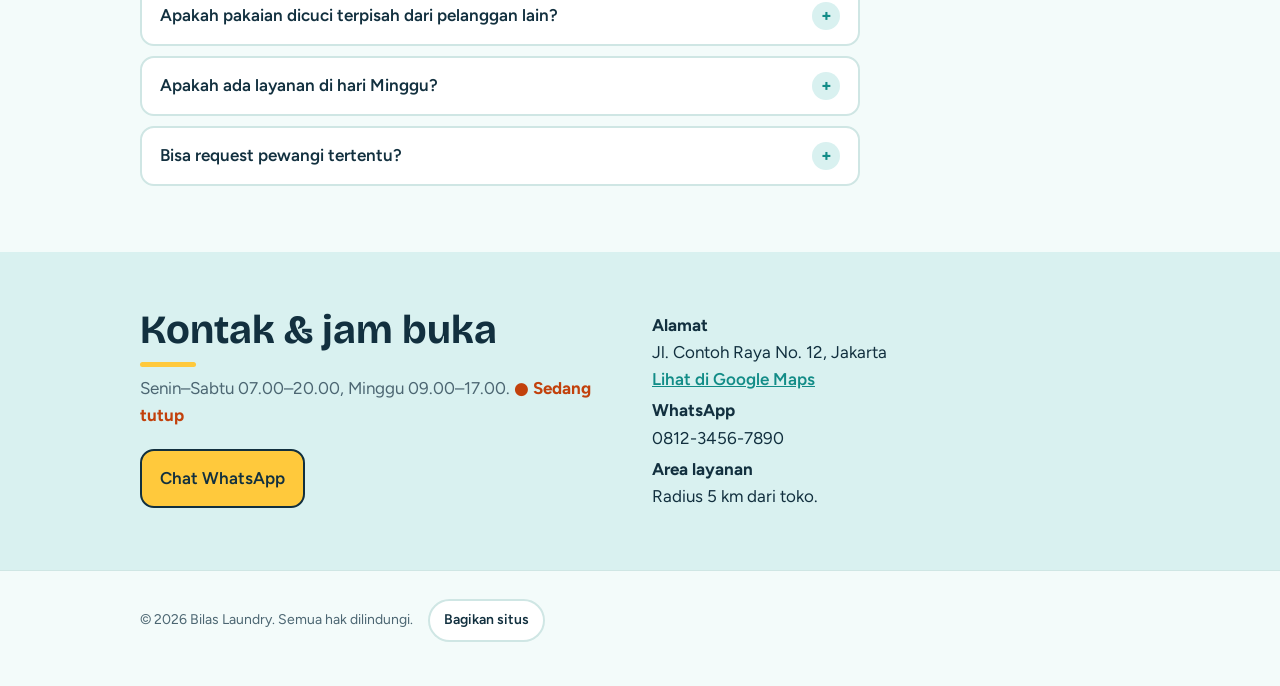
==== commit 98e19eab: "Ubah teks tombol pesan di kalkulator" ====
--- a/bilas-laundry/index.html
+++ b/bilas-laundry/index.html
@@ -53,7 +53,7 @@
       <button class="btn" id="tambah" type="button">Tambah ke keranjang</button>
       <button class="btn" id="simpan" type="button">Simpan pesanan &amp; dapatkan kode</button>
       <p class="note" id="kode" role="status"></p>
-      <a class="btn" id="wa" href="#" target="_blank" rel="noopener">Pesan lewat WhatsApp</a>
+      <a class="btn" id="wa" href="#" target="_blank" rel="noopener">Pesan sekarang lewat WhatsApp</a>
     </div>
   </div>
 </div>
@@ -244,6 +244,10 @@
       <summary>Apakah ada layanan di hari Minggu?</summary>
       <p>Ada. Pada hari Minggu kami buka pukul 09.00 sampai 17.00, dan penjemputan tetap bisa dijadwalkan lewat form booking.</p>
     </details>
+    <details>
+      <summary>Bisa request pewangi tertentu?</summary>
+      <p>Bisa. Tulis pilihan pewangi di kolom catatan saat booking, dan kami usahakan sesuai permintaan.</p>
+    </details>
   </div>
 </div></section>
 
--- a/bilas-laundry/style.css
+++ b/bilas-laundry/style.css
@@ -215,4 +215,7 @@
 .saran{max-width:520px;margin-top:28px;background:var(--surface);border:2px dashed var(--teal);border-radius:16px;padding:18px}
 .saran label{margin-top:0}
 .saran input{width:100%;font:inherit;padding:12px 14px;border-radius:12px;border:2px solid var(--line);background:var(--bg);color:var(--ink)}
-.saran .note{font-weight:600;color:var(--teal);margin-top:10px}+.saran .note{font-weight:600;color:var(--teal);margin-top:10px}
+
+/* Efek tekan pada tombol */
+.btn:active,.chip:active{transform:scale(.97)}
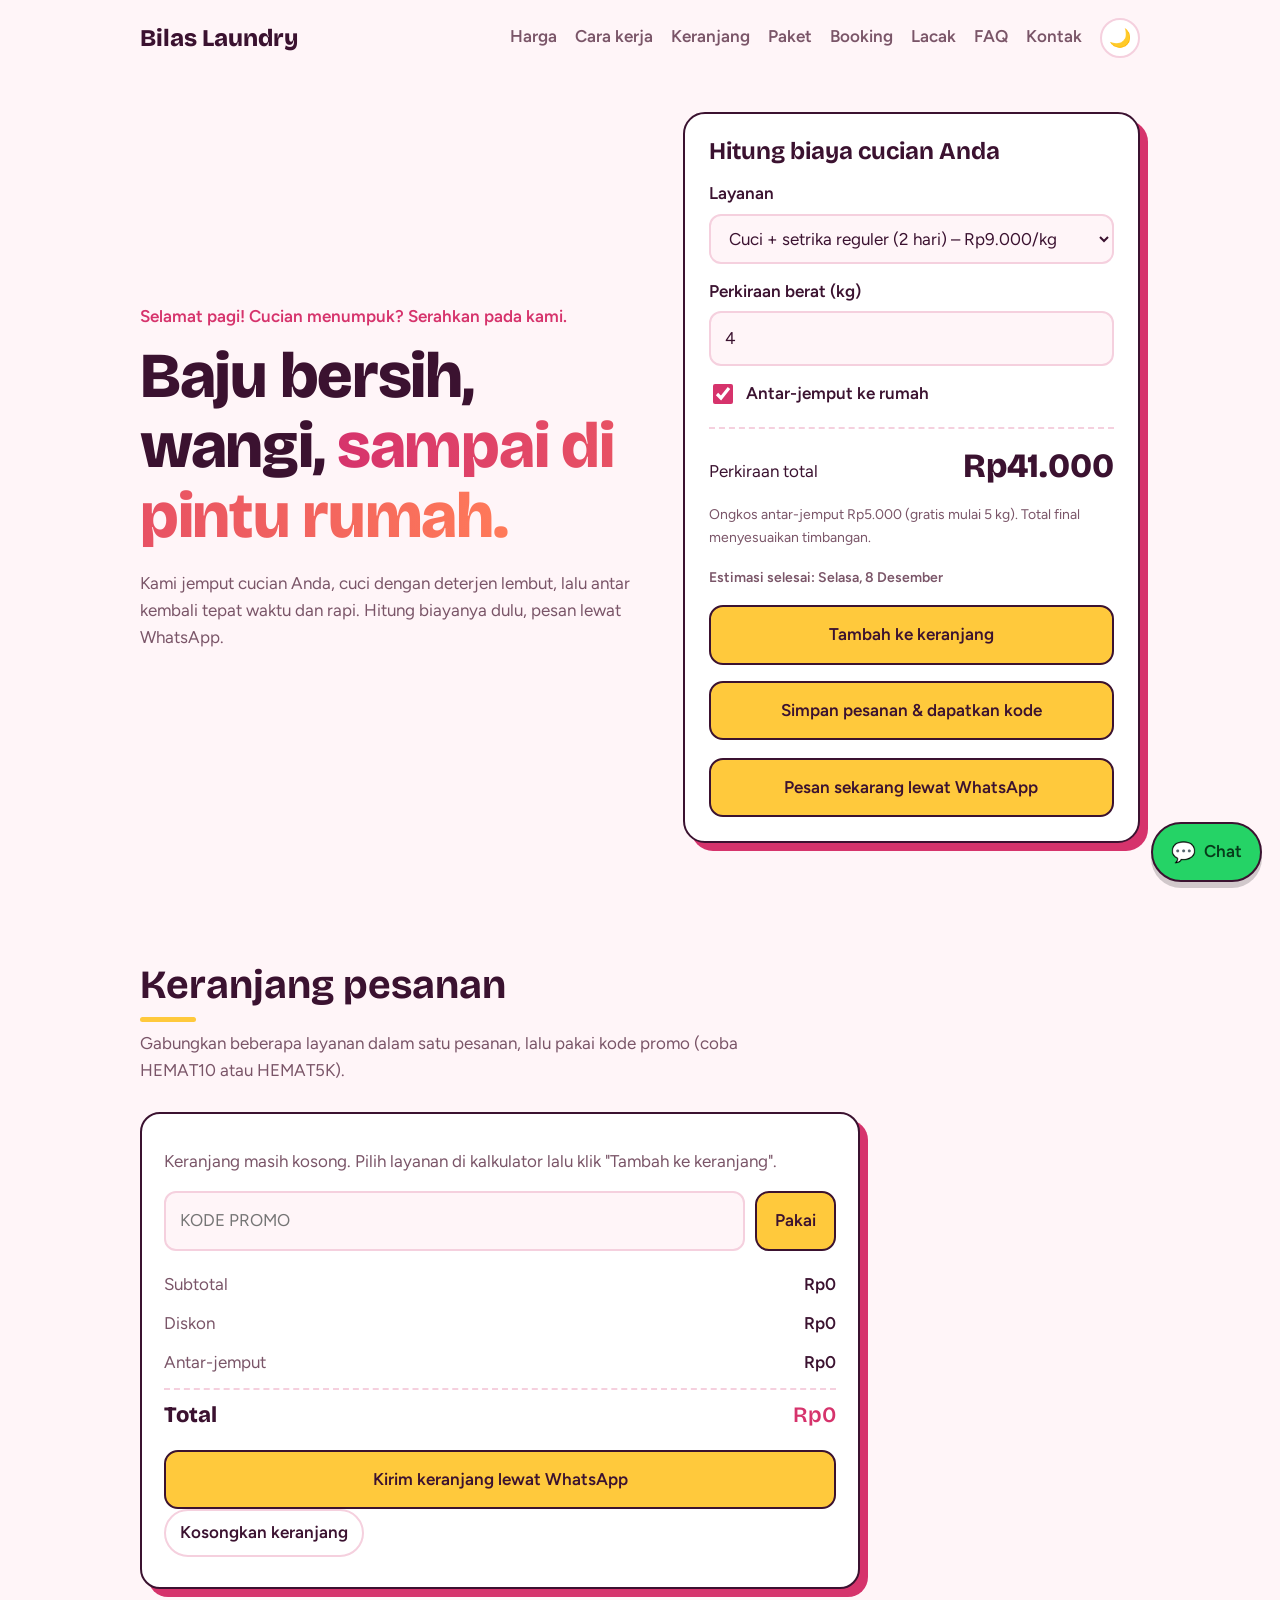
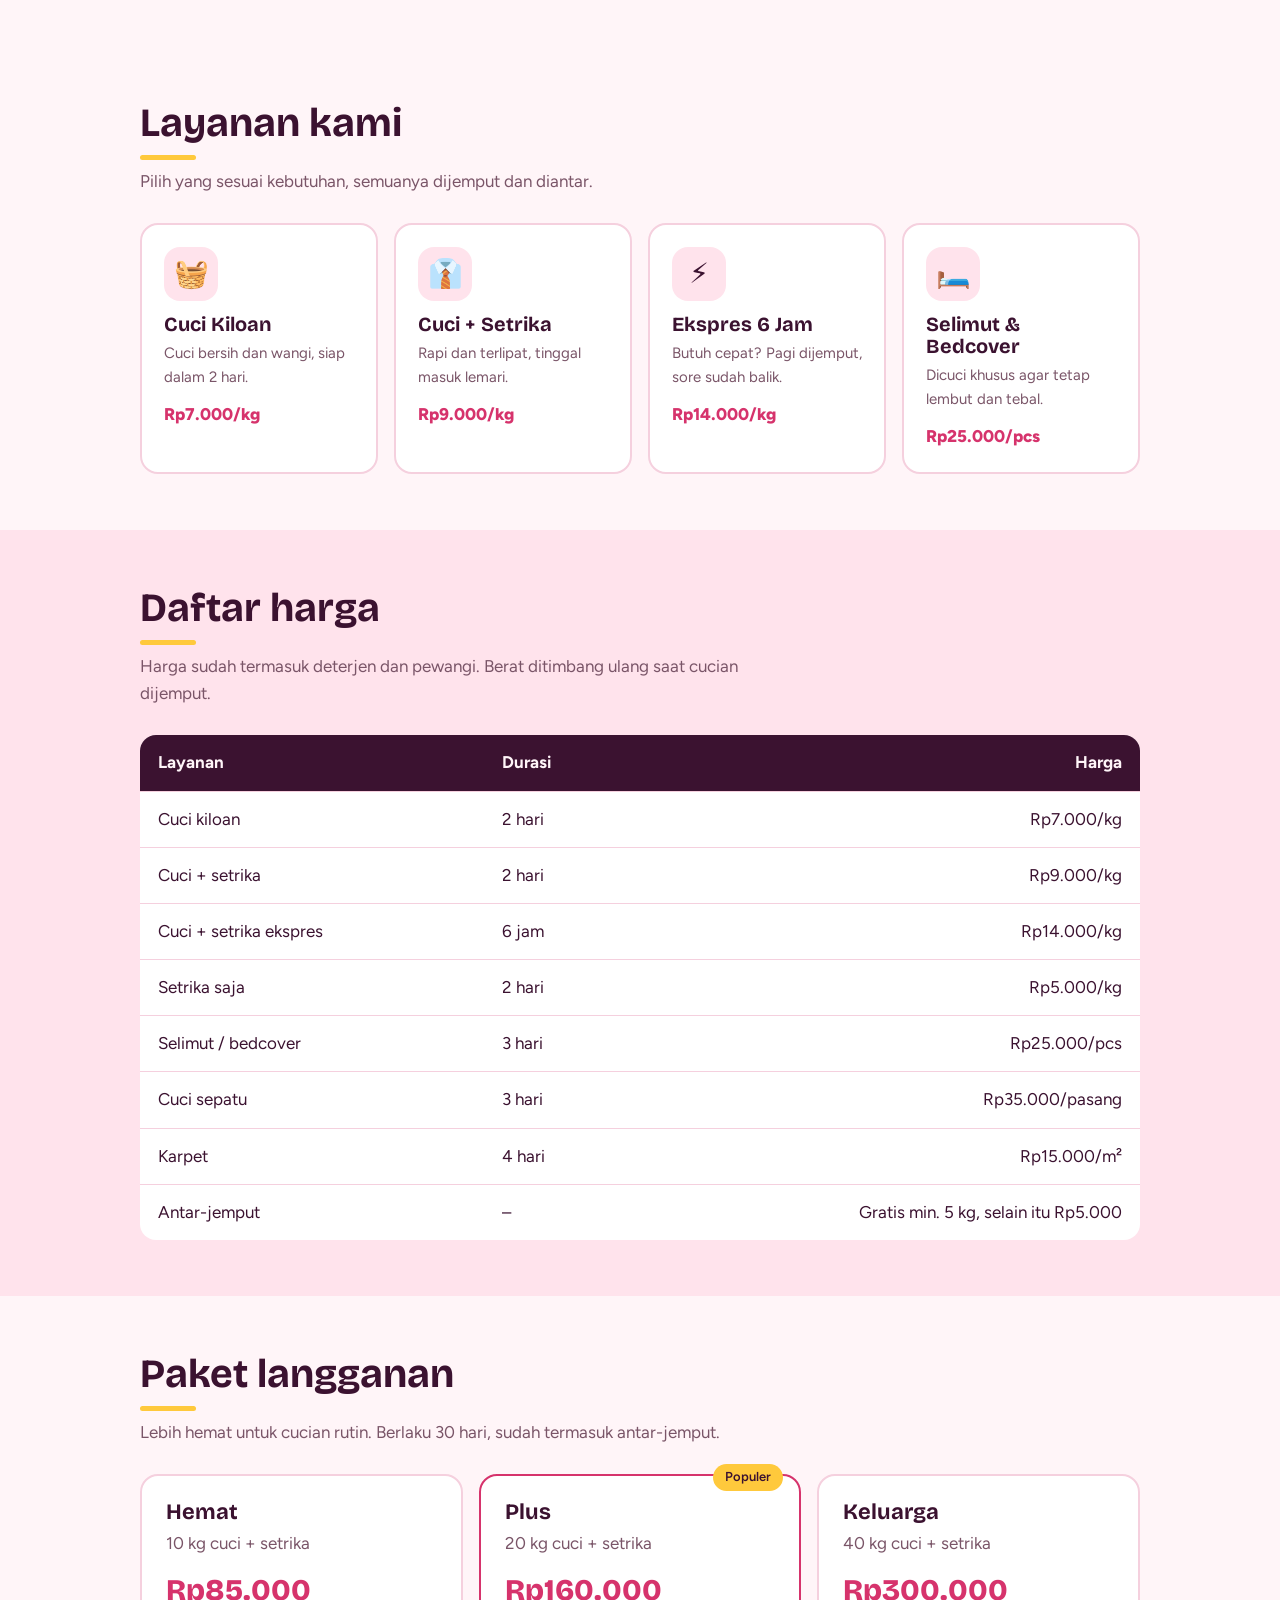
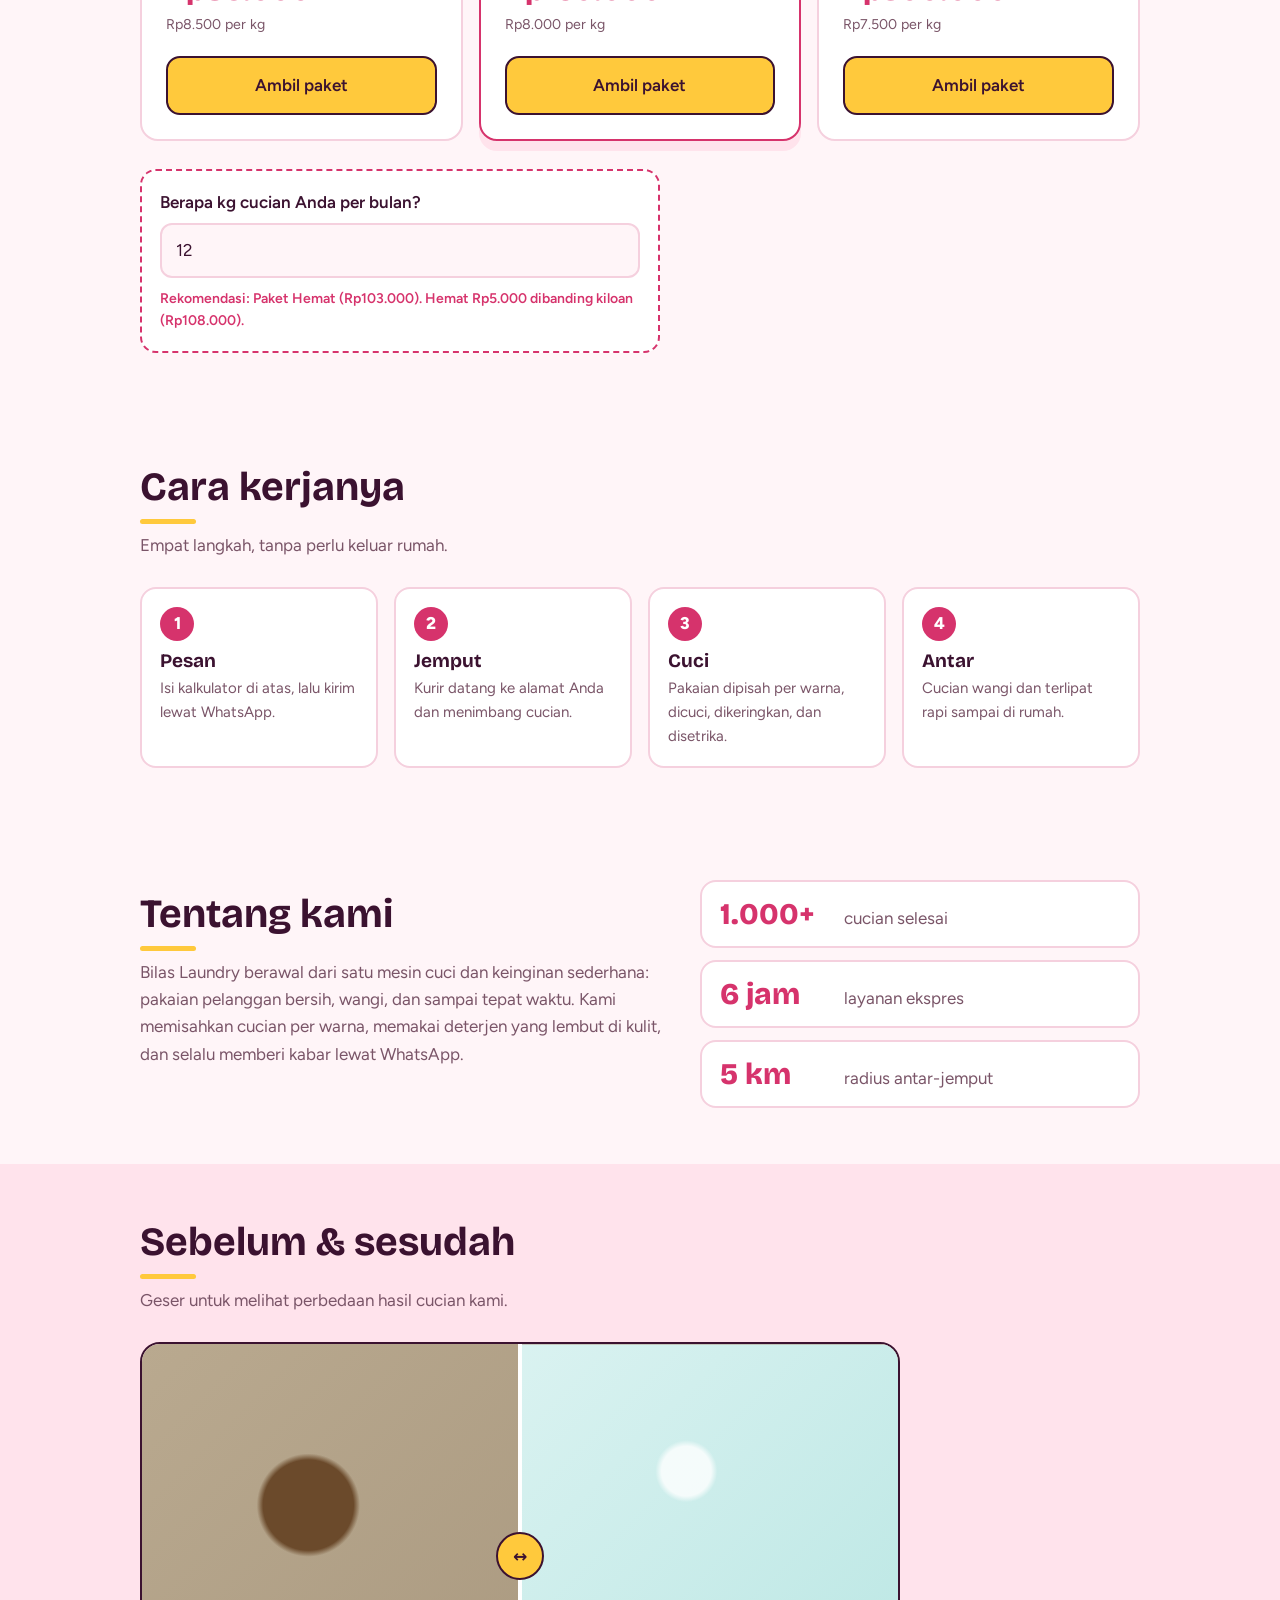
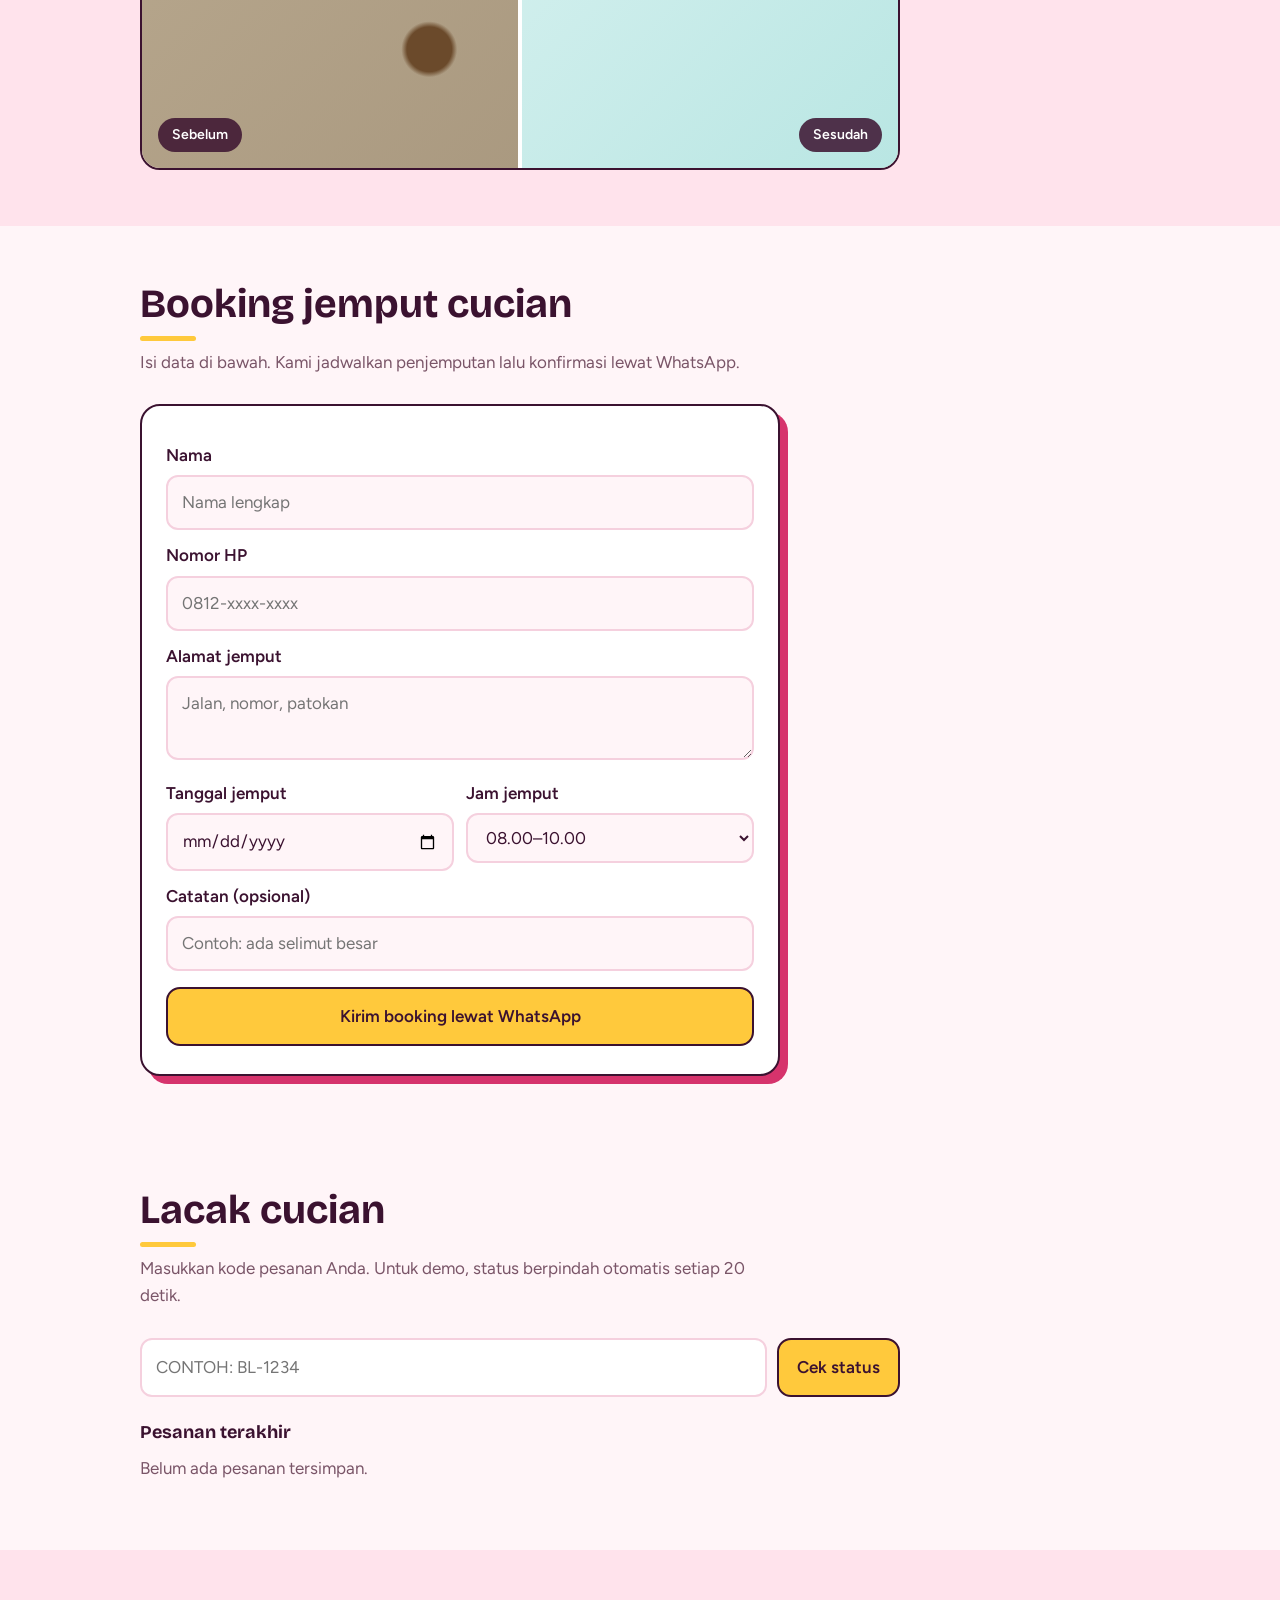
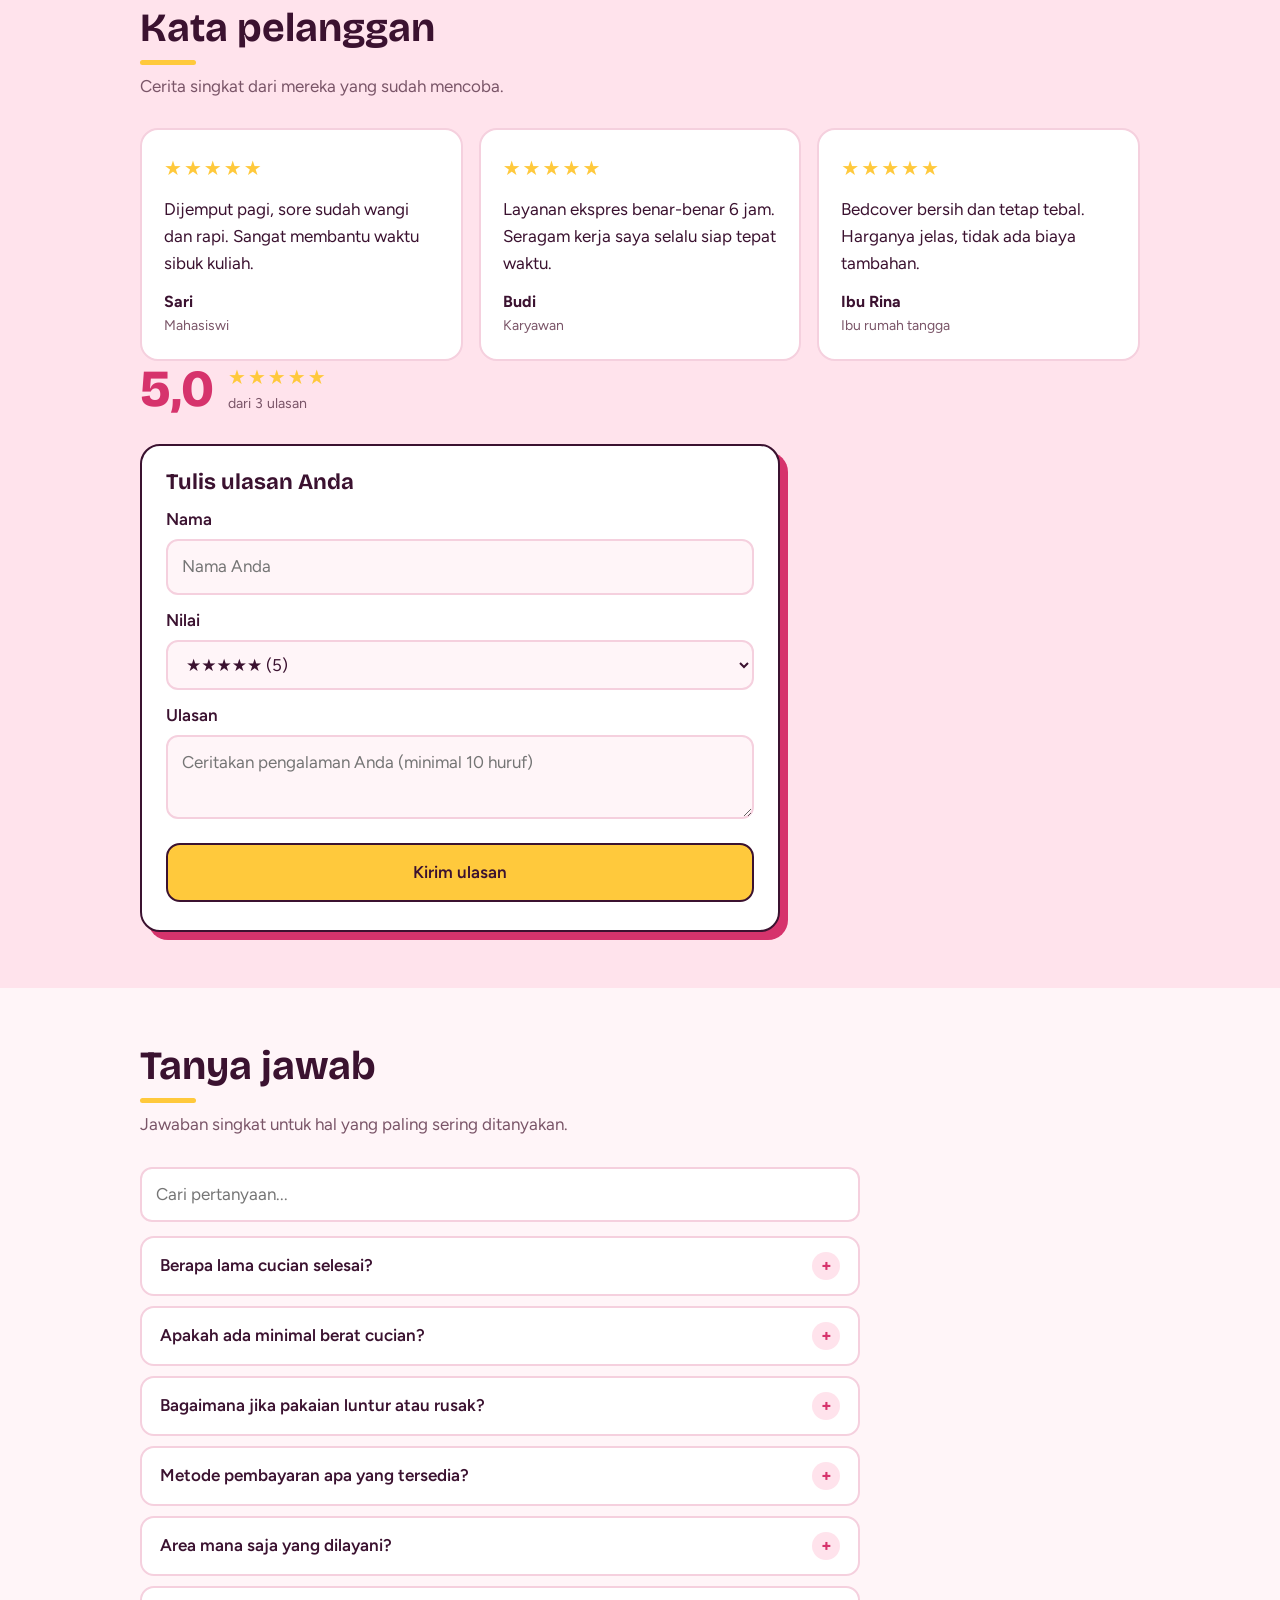
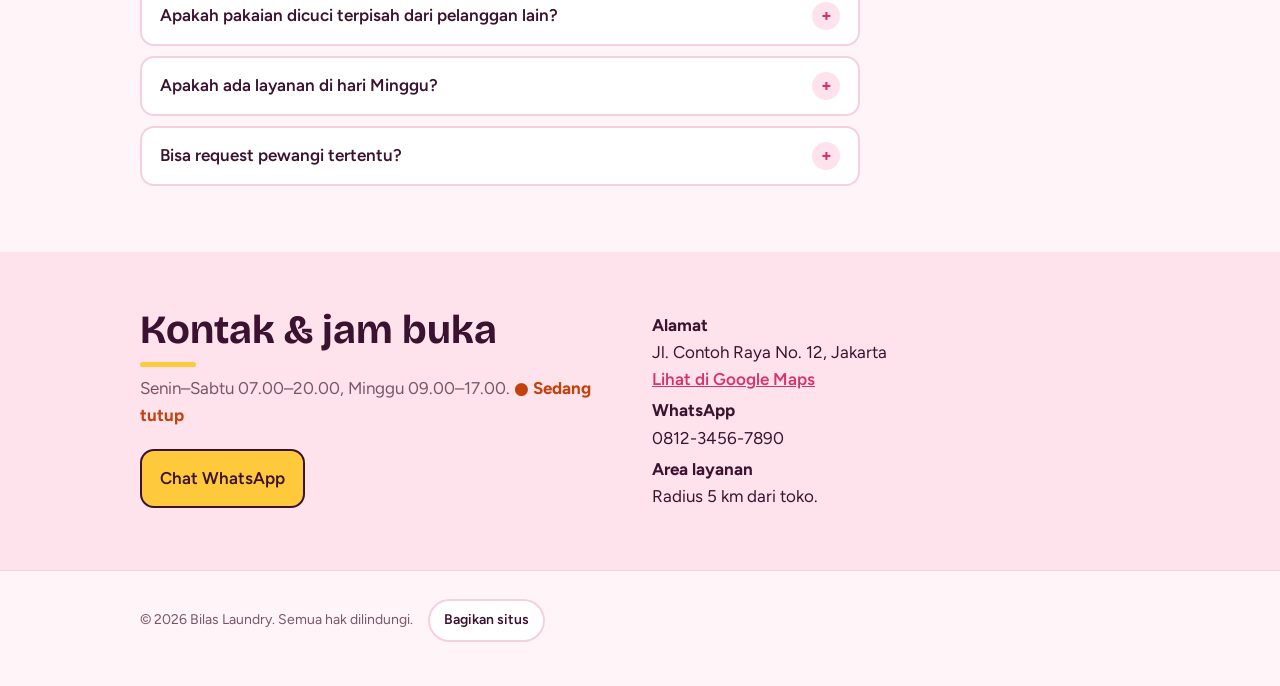
==== commit dd692380: "Sesuaikan warna pink di halaman utama, 404, dan admin" ====
--- a/bilas-laundry/index.html
+++ b/bilas-laundry/index.html
@@ -7,7 +7,7 @@
 <meta name="description" content="Bilas Laundry: cuci kiloan, setrika, dan antar-jemput. Hitung biaya dan pesan lewat WhatsApp.">
 <meta name="author" content="MariaPeronika12">
 <link rel="icon" href="data:image/svg+xml,<svg xmlns=%22http://www.w3.org/2000/svg%22 viewBox=%220 0 100 100%22><text y=%22.9em%22 font-size=%2290%22>🧺</text></svg>">
-<meta name="theme-color" content="#128C87">
+<meta name="theme-color" content="#D6336C">
 <meta name="color-scheme" content="light dark">
 <meta property="og:title" content="Bilas Laundry">
 <meta property="og:description" content="Cuci, setrika, antar-jemput. Hitung biaya dan pesan lewat WhatsApp.">
@@ -17,7 +17,7 @@
 </head>
 <body>
 <noscript>
-  <p style="margin:0;padding:12px 16px;background:#FFC93C;color:#12303F;text-align:center;font-weight:600">
+  <p style="margin:0;padding:12px 16px;background:#FFC93C;color:#3B1230;text-align:center;font-weight:600">
     Aktifkan JavaScript agar kalkulator, booking, dan pelacakan cucian berfungsi.
   </p>
 </noscript>
@@ -34,7 +34,7 @@
       <p>Kami jemput cucian Anda, cuci dengan deterjen lembut, lalu antar kembali tepat waktu dan rapi. Hitung biayanya dulu, pesan lewat WhatsApp.</p>
     </div>
     <div class="calc" id="hitung">
-      <h2>Hitung biaya cucian</h2>
+      <h2>Hitung biaya cucian Anda</h2>
       <label for="layanan">Layanan</label>
       <select id="layanan">
         <option value="7000" data-jam="48">Cuci kiloan reguler (2 hari) – Rp7.000/kg</option>
--- a/bilas-laundry/style.css
+++ b/bilas-laundry/style.css
@@ -1,15 +1,15 @@
 /* Bilas Laundry – style.css: warna memakai variabel di :root */
 :root{
-  --bg:#F3FBFA;--surface:#FFFFFF;--ink:#12303F;--muted:#4C6672;--line:#CFE6E4;
-  --teal:#128C87;--teal-ink:#FFFFFF;--sun:#FFC93C;--sun-ink:#12303F;--wash:#D9F1F0;
+  --bg:#FFF5F8;--surface:#FFFFFF;--ink:#3B1230;--muted:#7A5568;--line:#F5D0DE;
+  --teal:#D6336C;--teal-ink:#FFFFFF;--sun:#FFC93C;--sun-ink:#3B1230;--wash:#FFE3EC;
   box-sizing:border-box;padding-top:env(safe-area-inset-top,0px);padding-bottom:env(safe-area-inset-bottom,0px);
 }
 @media (prefers-color-scheme:dark){:root:not([data-theme="light"]){
-  --bg:#0D1F28;--surface:#14303C;--ink:#E8F5F4;--muted:#9DBBC2;--line:#25465A;
-  --teal:#3CC4BC;--teal-ink:#0D1F28;--wash:#173B47;}}
+  --bg:#2A1020;--surface:#3A1830;--ink:#FFEAF2;--muted:#D9A7BD;--line:#5A2A47;
+  --teal:#FF7FA8;--teal-ink:#2A1020;--wash:#4A1F3A;}}
 :root[data-theme="dark"]{
-  --bg:#0D1F28;--surface:#14303C;--ink:#E8F5F4;--muted:#9DBBC2;--line:#25465A;
-  --teal:#3CC4BC;--teal-ink:#0D1F28;--wash:#173B47;}
+  --bg:#2A1020;--surface:#3A1830;--ink:#FFEAF2;--muted:#D9A7BD;--line:#5A2A47;
+  --teal:#FF7FA8;--teal-ink:#2A1020;--wash:#4A1F3A;}
 html{scroll-padding-top:env(safe-area-inset-top,0px);scroll-behavior:smooth}
 *{box-sizing:border-box}
 body{margin:0;background:var(--bg);color:var(--ink);font:400 17px/1.6 Figtree,system-ui,sans-serif}
@@ -67,7 +67,7 @@
 /* Hari 6: tampilan lebih menarik */
 body{background:radial-gradient(1100px 480px at 90% -10%,var(--wash),transparent 60%),var(--bg)}
 .hero{position:relative}
-.hero h1 span{background:linear-gradient(90deg,var(--teal),#3B82F6);-webkit-background-clip:text;background-clip:text;color:transparent}
+.hero h1 span{background:linear-gradient(90deg,var(--teal),#FF7A59);-webkit-background-clip:text;background-clip:text;color:transparent}
 .bubbles{position:absolute;inset:0;overflow:hidden;pointer-events:none;z-index:-1}
 .bubbles i{position:absolute;bottom:-60px;border-radius:50%;border:2px solid var(--teal);opacity:.35;animation:naik 12s linear infinite}
 .bubbles i:nth-child(1){left:5%;width:26px;height:26px}
@@ -140,19 +140,19 @@
 /* Galeri sebelum & sesudah */
 .ba{position:relative;max-width:760px;aspect-ratio:16/9;border-radius:20px;overflow:hidden;border:2px solid var(--ink);touch-action:pan-y}
 .ba-pane{position:absolute;inset:0;display:flex;align-items:flex-end;padding:16px}
-.ba-pane span{padding:6px 14px;border-radius:999px;background:rgba(18,48,63,.85);color:#fff;font-weight:600;font-size:14px}
+.ba-pane span{padding:6px 14px;border-radius:999px;background:rgba(59,18,48,.85);color:#fff;font-weight:600;font-size:14px}
 .ba-sebelum{background:radial-gradient(circle at 22% 38%,#6b4a2b 0 7%,transparent 8%),radial-gradient(circle at 58% 58%,#7a5a35 0 9%,transparent 10%),radial-gradient(circle at 80% 28%,#5a3d22 0 5%,transparent 6%),radial-gradient(circle at 38% 72%,#6b4a2b 0 4%,transparent 5%),linear-gradient(135deg,#b9a98f,#a39279)}
 .ba-sesudah{justify-content:flex-end;background:radial-gradient(circle at 72% 30%,rgba(255,255,255,.8) 0 4%,transparent 5%),radial-gradient(circle at 30% 65%,rgba(255,255,255,.6) 0 3%,transparent 4%),linear-gradient(135deg,#e9f8f7,#b9e6e3);clip-path:inset(0 0 0 50%)}
 .ba input{position:absolute;inset:0;width:100%;height:100%;margin:0;opacity:0;cursor:ew-resize;z-index:3}
 .ba-garis{position:absolute;top:0;bottom:0;left:50%;width:4px;margin-left:-2px;background:#fff;z-index:2;pointer-events:none}
-.ba-garis::after{content:"\2194";position:absolute;top:50%;left:50%;transform:translate(-50%,-50%);width:44px;height:44px;border-radius:50%;background:var(--sun);color:#12303F;display:grid;place-items:center;font-weight:800;border:2px solid #12303F}
+.ba-garis::after{content:"\2194";position:absolute;top:50%;left:50%;transform:translate(-50%,-50%);width:44px;height:44px;border-radius:50%;background:var(--sun);color:#3B1230;display:grid;place-items:center;font-weight:800;border:2px solid #3B1230}
 .ba input:focus-visible ~ .ba-garis{box-shadow:0 0 0 4px var(--sun)}
 
 /* Estimasi selesai dan tombol kembali ke atas */
 .estimasi{font-weight:600;color:var(--teal)}
 .atas{position:fixed;left:18px;bottom:calc(18px + env(safe-area-inset-bottom,0px));z-index:50;width:46px;height:46px;border-radius:50%;border:2px solid var(--ink);background:var(--surface);color:var(--ink);font-size:20px;font-weight:800;cursor:pointer}
 .atas[hidden]{display:none}
-.atas:hover{background:var(--sun);color:#12303F}
+.atas:hover{background:var(--sun);color:#3B1230}
 
 /* Tentang kami */
 .tentang{display:grid;grid-template-columns:1.2fr 1fr;gap:32px;align-items:center}
@@ -192,7 +192,7 @@
 .paket{display:grid;grid-template-columns:repeat(3,1fr);gap:16px}
 .pk{position:relative;background:var(--surface);border:2px solid var(--line);border-radius:18px;padding:24px;display:flex;flex-direction:column;gap:6px}
 .pk.pop{border-color:var(--teal);box-shadow:0 10px 0 var(--wash)}
-.pk em{position:absolute;top:-12px;right:16px;background:var(--sun);color:#12303F;font-style:normal;font-weight:600;font-size:13px;padding:3px 12px;border-radius:999px}
+.pk em{position:absolute;top:-12px;right:16px;background:var(--sun);color:#3B1230;font-style:normal;font-weight:600;font-size:13px;padding:3px 12px;border-radius:999px}
 .pk h3{font-size:22px}.pk p{margin:0;color:var(--muted)}
 .pk strong{font:800 30px "Bricolage Grotesque",sans-serif;color:var(--teal);margin-top:8px}
 .pk small{color:var(--muted)}
@@ -218,4 +218,7 @@
 .saran .note{font-weight:600;color:var(--teal);margin-top:10px}
 
 /* Efek tekan pada tombol */
-.btn:active,.chip:active{transform:scale(.97)}+.btn:active,.chip:active{transform:scale(.97)}
+
+/* Pertanyaan FAQ berubah warna saat disentuh */
+.faq summary:hover{color:var(--teal)}
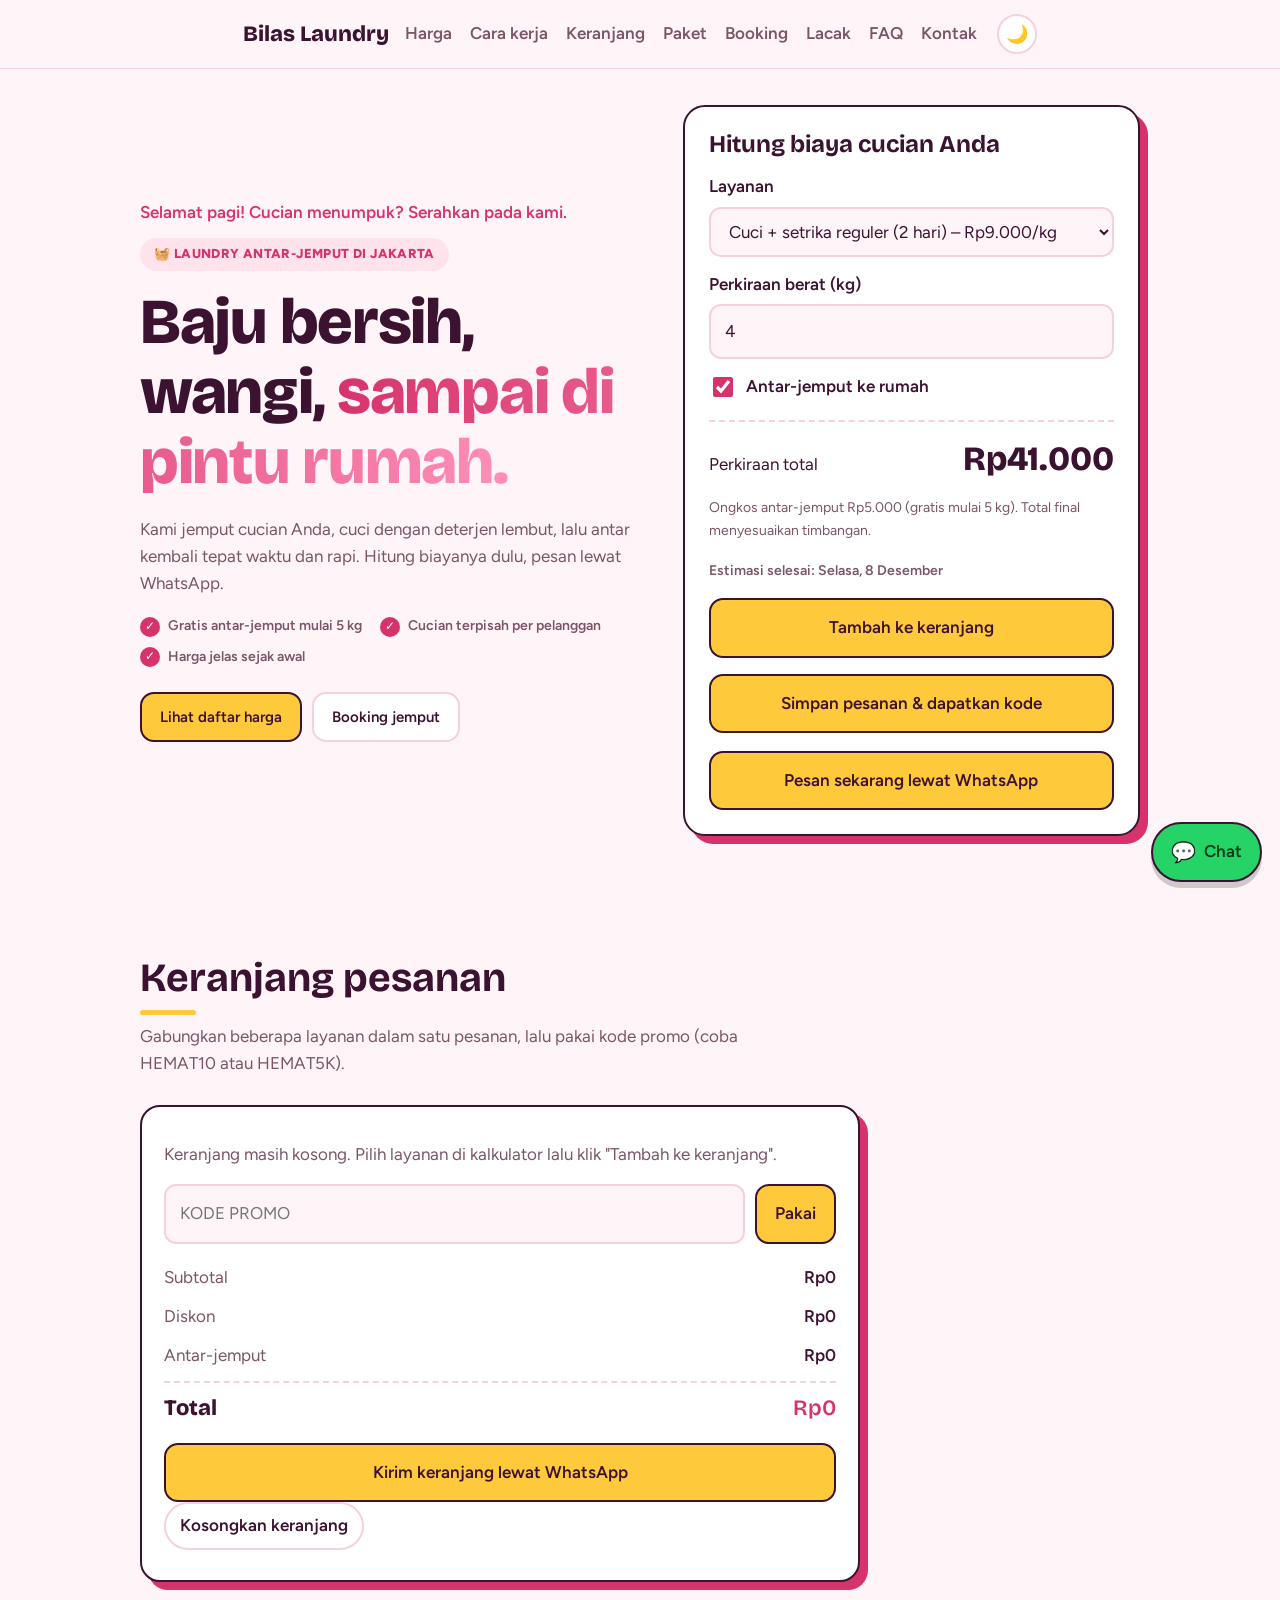
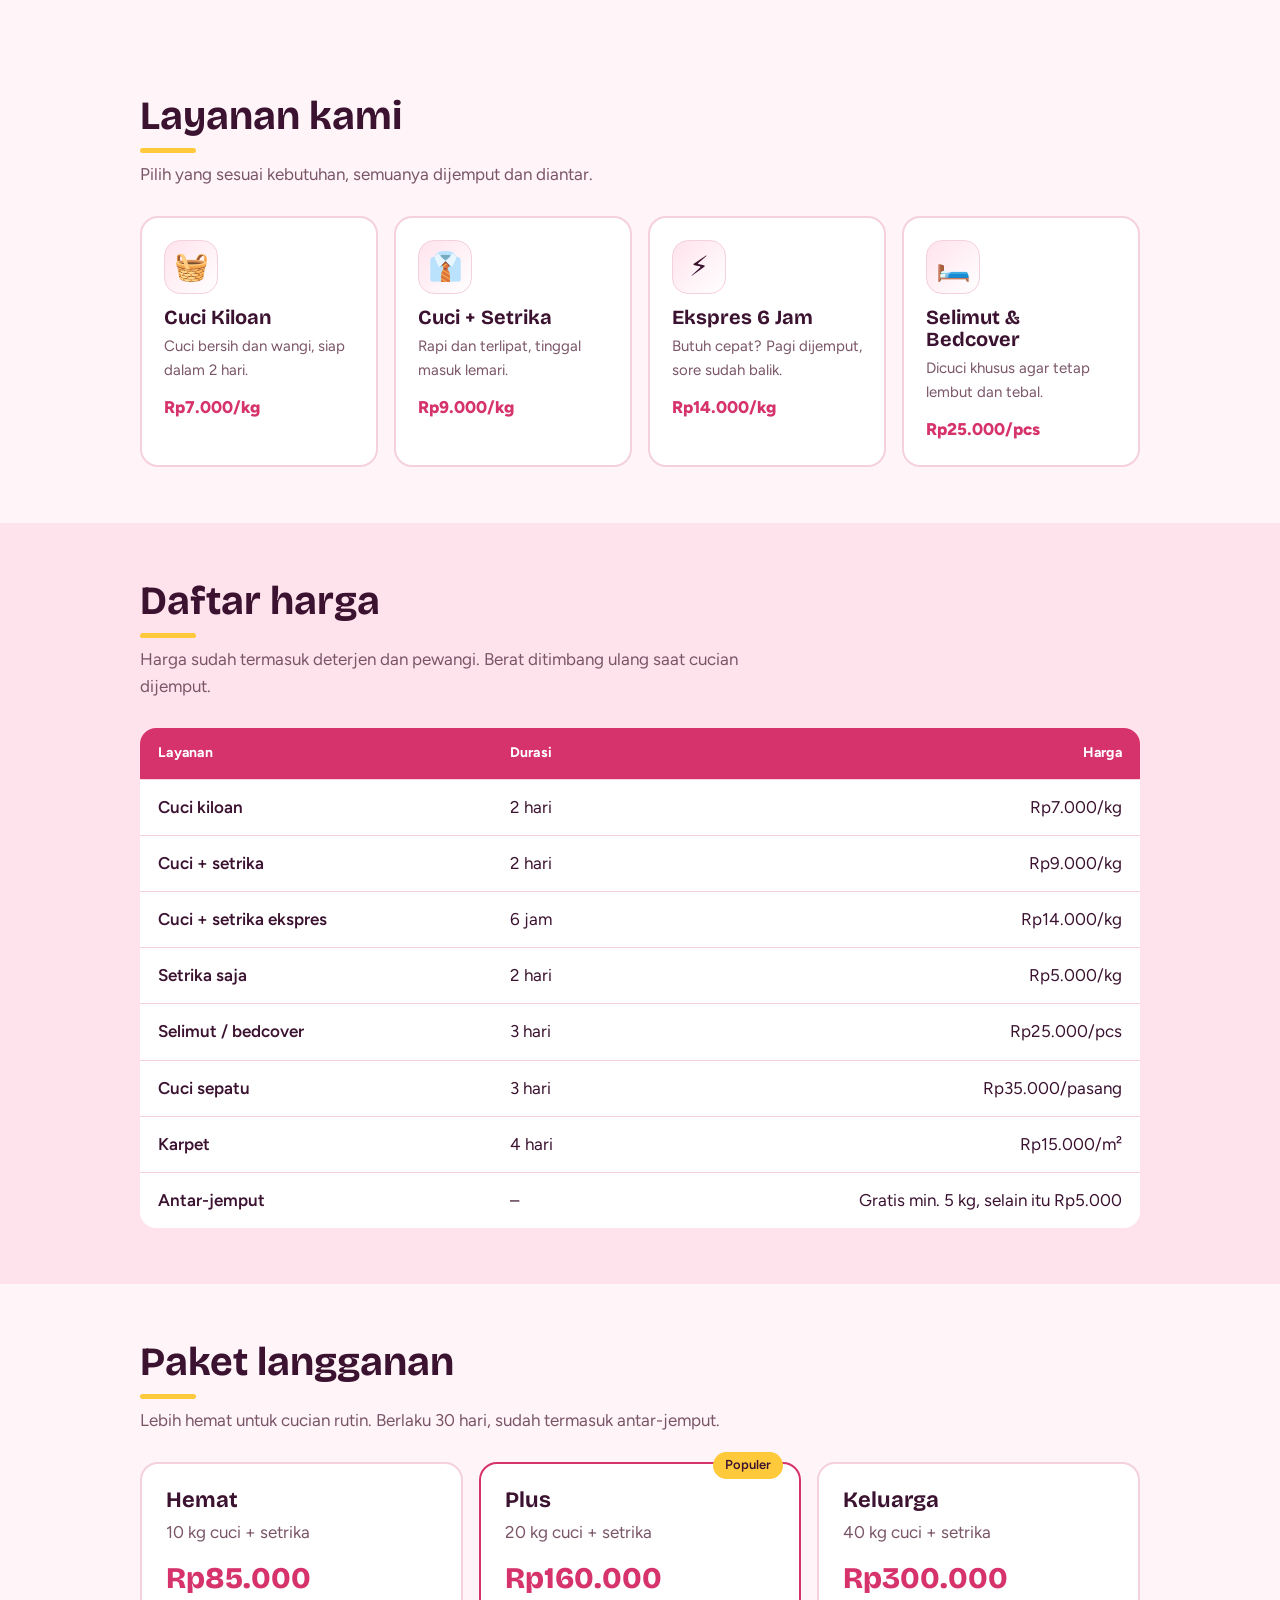
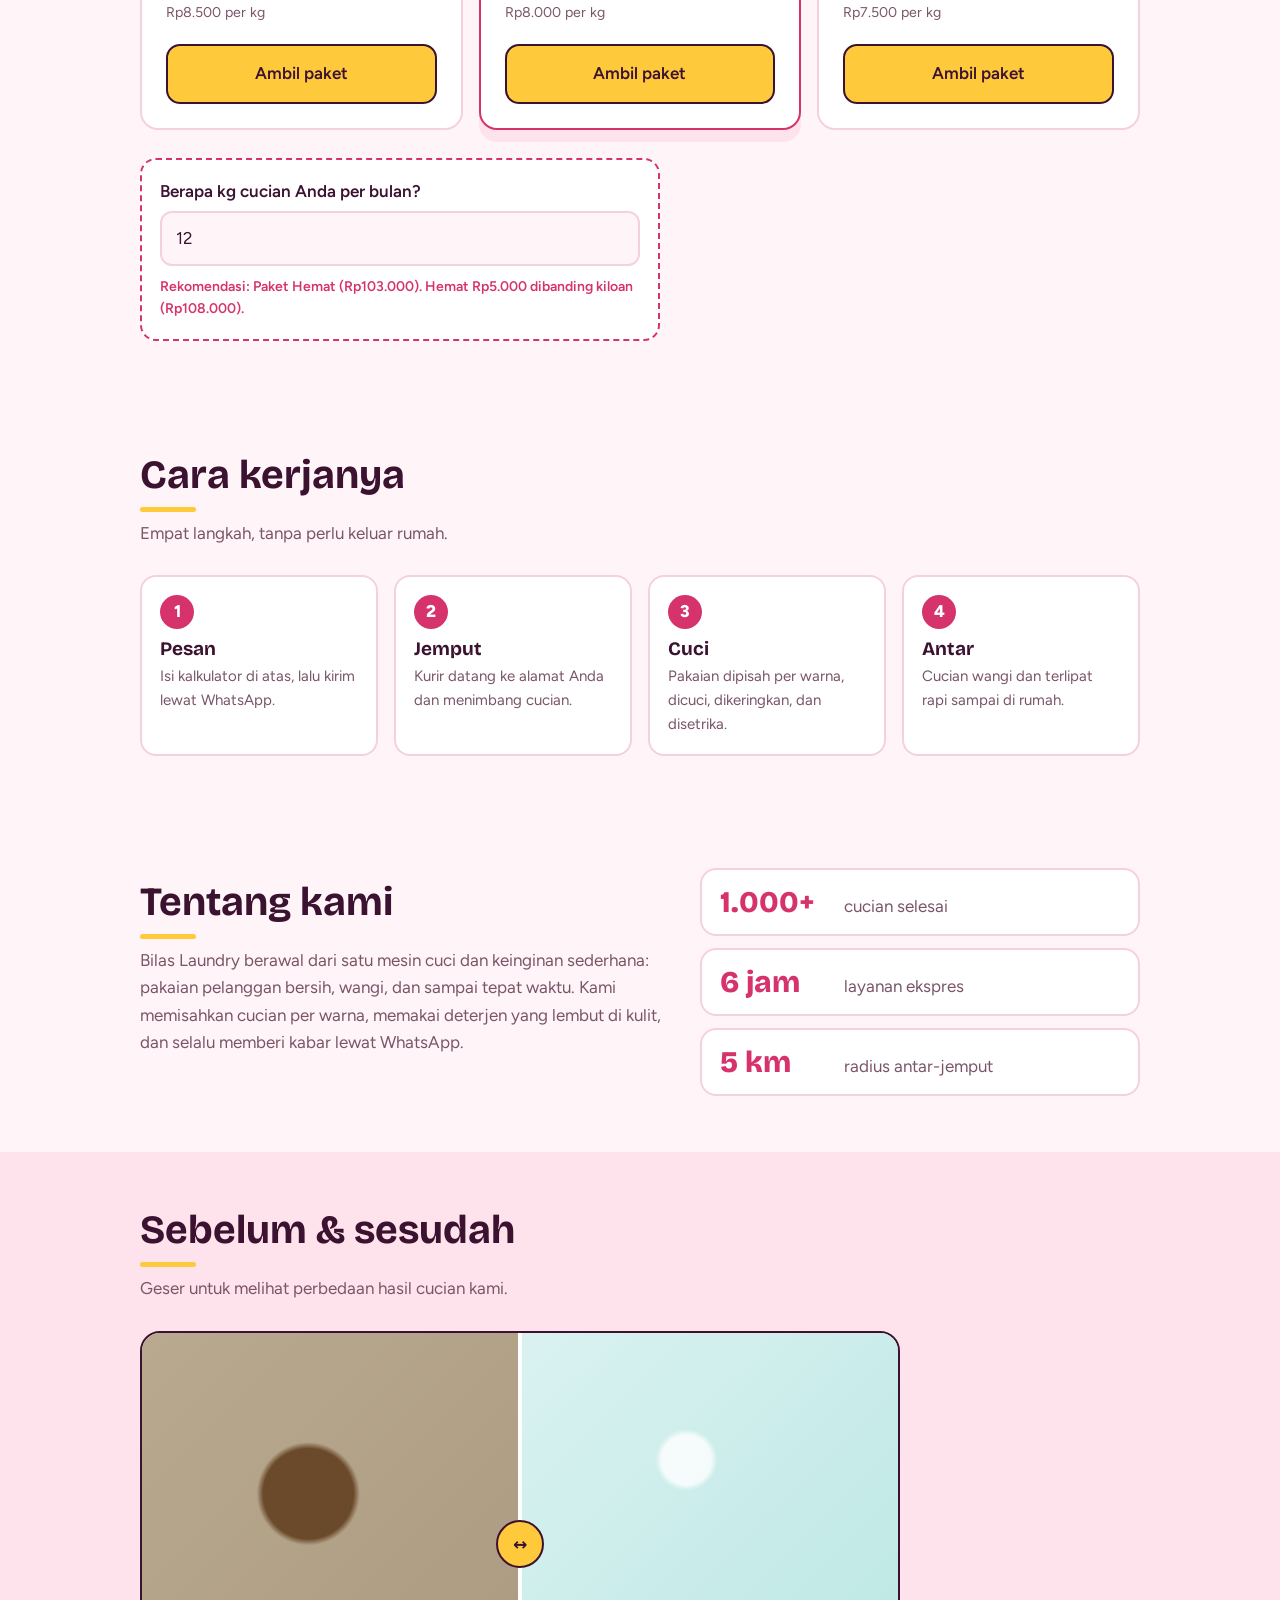
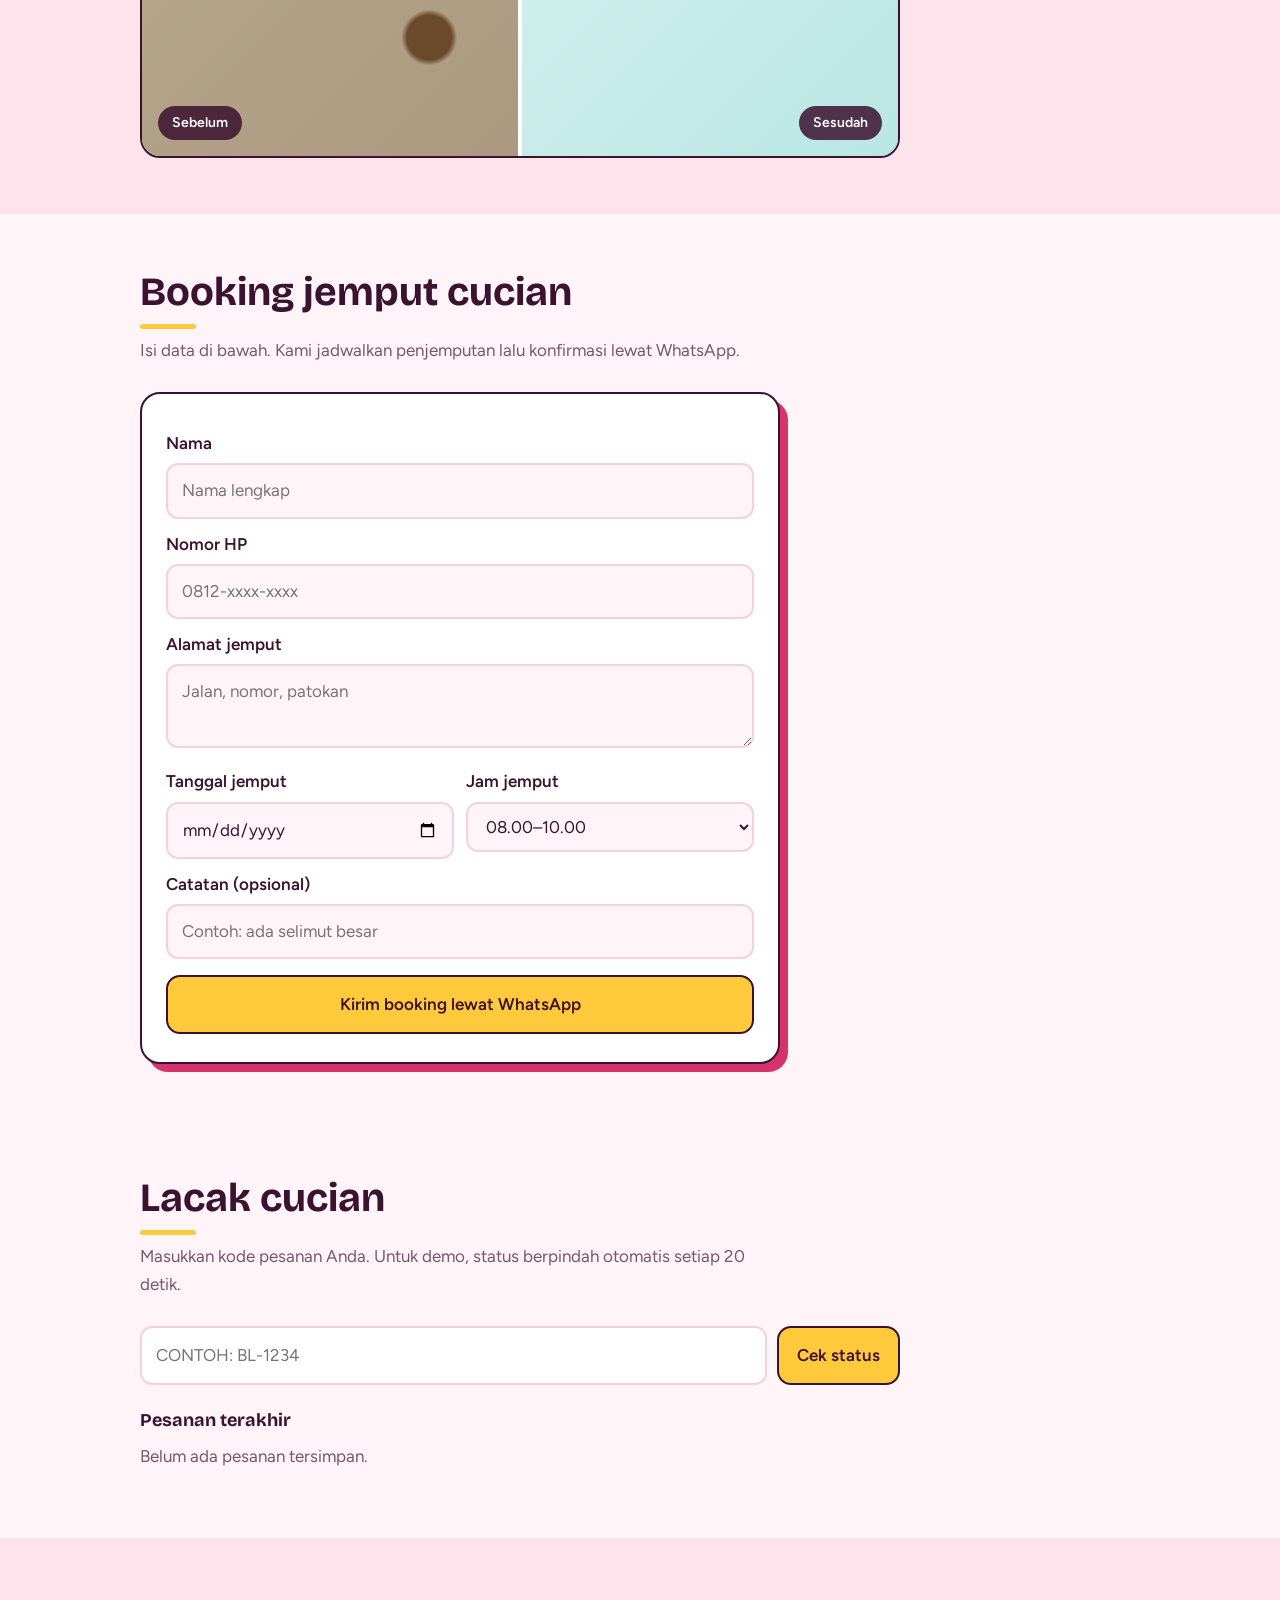
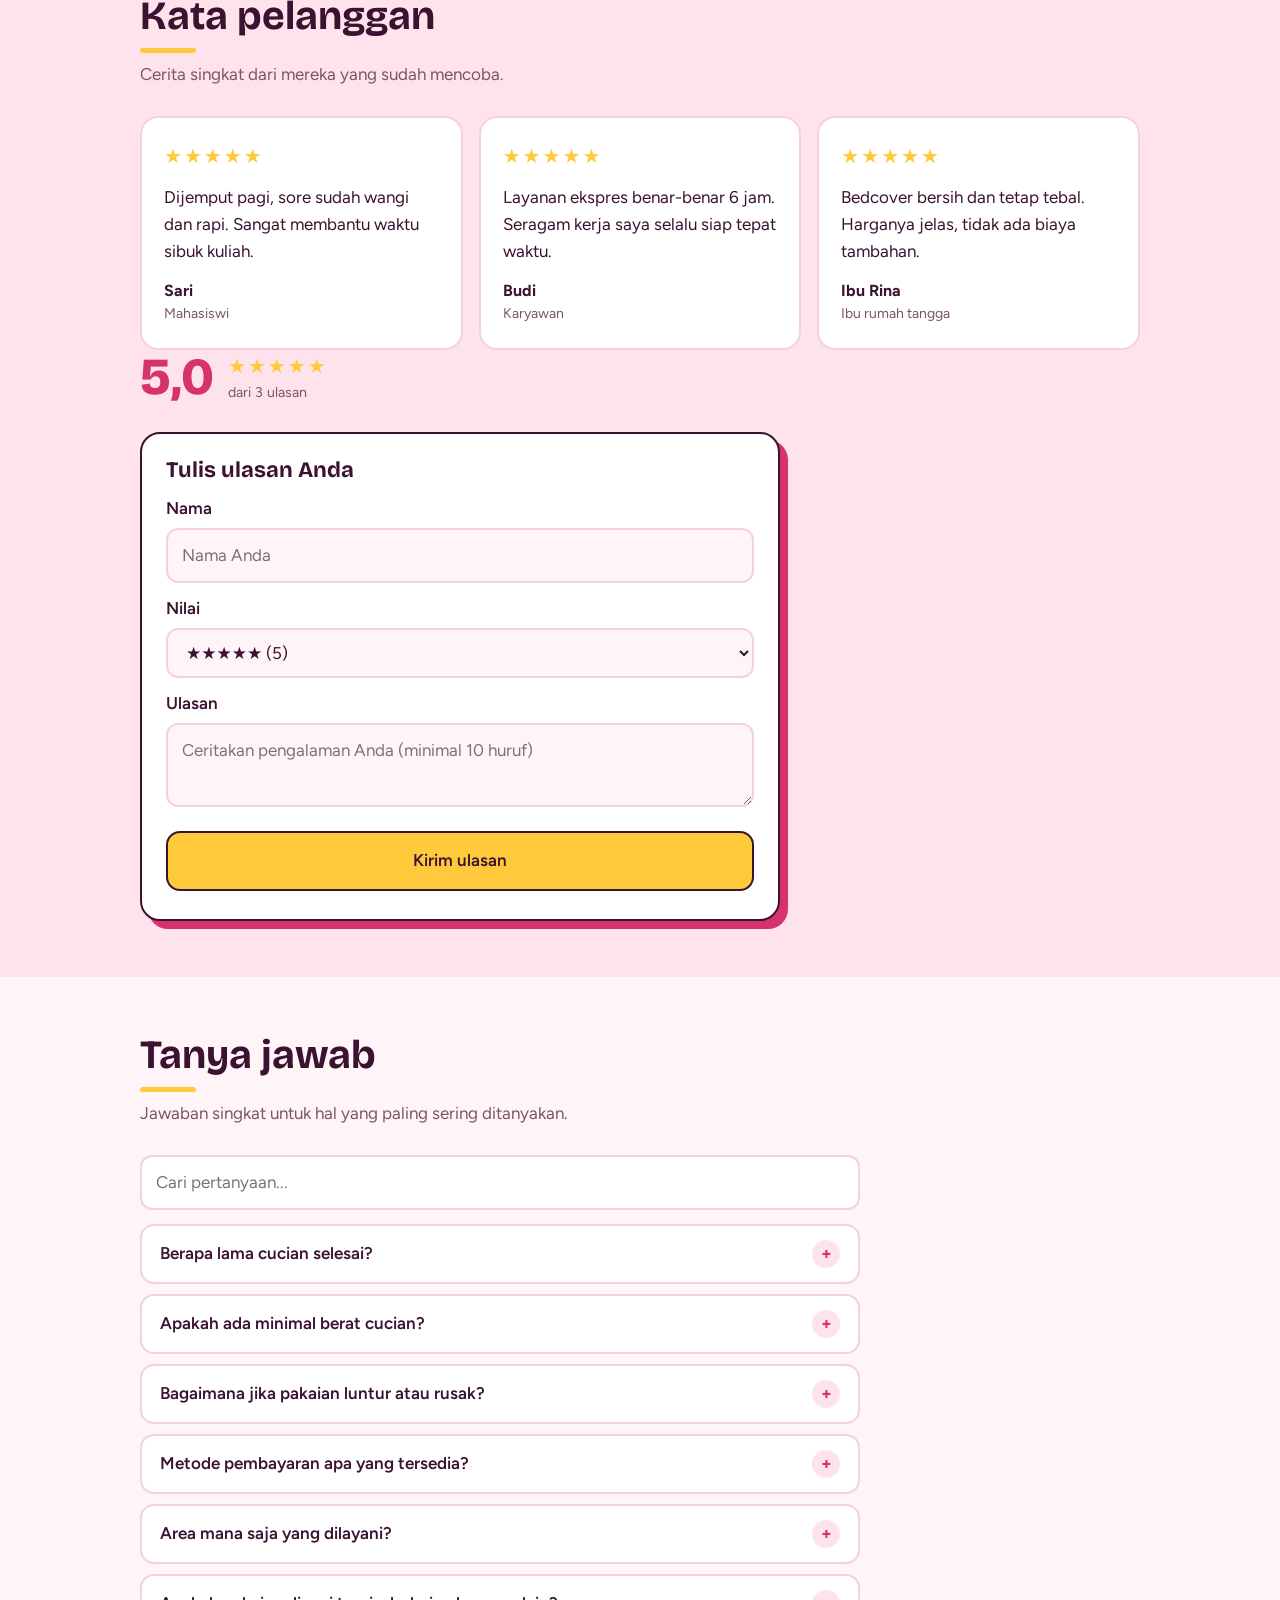
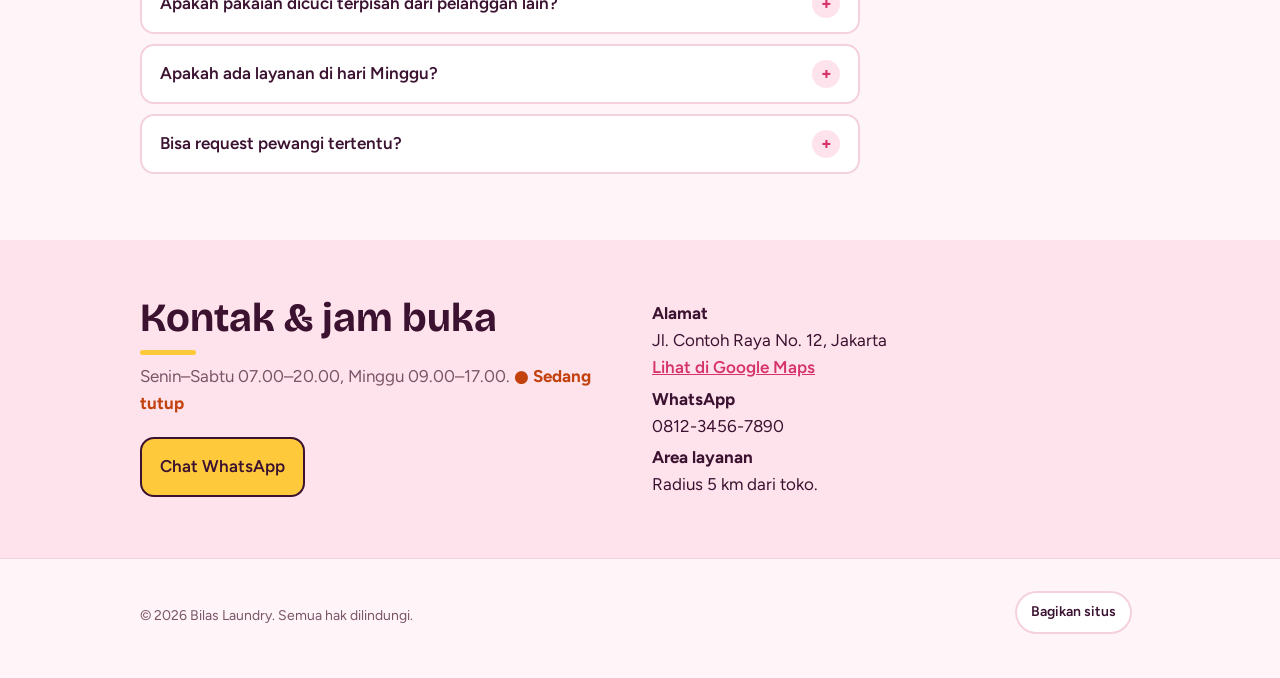
==== commit d696fe55: "Perbagus tampilan halaman utama" ====
--- a/bilas-laundry/index.html
+++ b/bilas-laundry/index.html
@@ -3,7 +3,7 @@
 <head>
 <meta charset="utf-8">
 <meta name="viewport" content="width=device-width, initial-scale=1, viewport-fit=cover">
-<title>Bilas Laundry – Cuci, Setrika, Antar</title>
+<title>Bilas Laundry – Cuci Wangi, Antar Cepat</title>
 <meta name="description" content="Bilas Laundry: cuci kiloan, setrika, dan antar-jemput. Hitung biaya dan pesan lewat WhatsApp.">
 <meta name="author" content="MariaPeronika12">
 <link rel="icon" href="data:image/svg+xml,<svg xmlns=%22http://www.w3.org/2000/svg%22 viewBox=%220 0 100 100%22><text y=%22.9em%22 font-size=%2290%22>🧺</text></svg>">
@@ -21,17 +21,30 @@
     Aktifkan JavaScript agar kalkulator, booking, dan pelacakan cucian berfungsi.
   </p>
 </noscript>
-<div class="wrap">
-  <header>
+<header class="site-header">
+  <div class="wrap header-inner">
     <a class="logo" href="#">Bilas Laundry</a>
     <nav><a href="#harga">Harga</a><a href="#cara">Cara kerja</a><a href="#keranjang">Keranjang</a><a href="#paket">Paket</a><a href="#booking">Booking</a><a href="#lacak">Lacak</a><a href="#faq">FAQ</a><a href="#kontak">Kontak</a><button id="tema" class="tema" type="button" title="Ganti tema terang atau gelap" aria-label="Ganti tema terang atau gelap" aria-pressed="false">🌙</button></nav>
-  </header>
-
+  </div>
+</header>
+
+<main>
+<div class="wrap">
   <div class="hero">
     <div class="bubbles" aria-hidden="true"><i></i><i></i><i></i><i></i><i></i></div>
     <div>
+      <span class="eyebrow">🧺 Laundry antar-jemput di Jakarta</span>
       <h1>Baju bersih, wangi, <span>sampai di pintu rumah.</span></h1>
       <p>Kami jemput cucian Anda, cuci dengan deterjen lembut, lalu antar kembali tepat waktu dan rapi. Hitung biayanya dulu, pesan lewat WhatsApp.</p>
+      <ul class="trust">
+        <li>Gratis antar-jemput mulai 5 kg</li>
+        <li>Cucian terpisah per pelanggan</li>
+        <li>Harga jelas sejak awal</li>
+      </ul>
+      <div class="hero-cta">
+        <a class="btn kecil" href="#harga">Lihat daftar harga</a>
+        <a class="btn kecil outline" href="#booking">Booking jemput</a>
+      </div>
     </div>
     <div class="calc" id="hitung">
       <h2>Hitung biaya cucian Anda</h2>
@@ -91,15 +104,17 @@
   <h2>Daftar harga</h2>
   <p class="sub">Harga sudah termasuk deterjen dan pewangi. Berat ditimbang ulang saat cucian dijemput.</p>
   <div class="scroll"><table>
-    <tr><th>Layanan</th><th>Durasi</th><th>Harga</th></tr>
-    <tr><td>Cuci kiloan</td><td>2 hari</td><td>Rp7.000/kg</td></tr>
-    <tr><td>Cuci + setrika</td><td>2 hari</td><td>Rp9.000/kg</td></tr>
-    <tr><td>Cuci + setrika ekspres</td><td>6 jam</td><td>Rp14.000/kg</td></tr>
-    <tr><td>Setrika saja</td><td>2 hari</td><td>Rp5.000/kg</td></tr>
-    <tr><td>Selimut / bedcover</td><td>3 hari</td><td>Rp25.000/pcs</td></tr>
-    <tr><td>Cuci sepatu</td><td>3 hari</td><td>Rp35.000/pasang</td></tr>
-    <tr><td>Karpet</td><td>4 hari</td><td>Rp15.000/m²</td></tr>
-    <tr><td>Antar-jemput</td><td>–</td><td>Gratis min. 5 kg, selain itu Rp5.000</td></tr>
+    <thead><tr><th>Layanan</th><th>Durasi</th><th>Harga</th></tr></thead>
+    <tbody>
+      <tr><td>Cuci kiloan</td><td>2 hari</td><td>Rp7.000/kg</td></tr>
+      <tr><td>Cuci + setrika</td><td>2 hari</td><td>Rp9.000/kg</td></tr>
+      <tr><td>Cuci + setrika ekspres</td><td>6 jam</td><td>Rp14.000/kg</td></tr>
+      <tr><td>Setrika saja</td><td>2 hari</td><td>Rp5.000/kg</td></tr>
+      <tr><td>Selimut / bedcover</td><td>3 hari</td><td>Rp25.000/pcs</td></tr>
+      <tr><td>Cuci sepatu</td><td>3 hari</td><td>Rp35.000/pasang</td></tr>
+      <tr><td>Karpet</td><td>4 hari</td><td>Rp15.000/m²</td></tr>
+      <tr><td>Antar-jemput</td><td>–</td><td>Gratis min. 5 kg, selain itu Rp5.000</td></tr>
+    </tbody>
   </table></div>
 </div></section>
 
@@ -264,7 +279,9 @@
   </div>
 </div></section>
 
-<footer><div class="wrap">© 2026 Bilas Laundry. Semua hak dilindungi. <button id="bagikan" class="chip" type="button" style="margin-left:12px">Bagikan situs</button></div></footer>
+</main>
+
+<footer><div class="wrap"><span>© 2026 Bilas Laundry. Semua hak dilindungi.</span> <button id="bagikan" class="chip" type="button">Bagikan situs</button></div></footer>
 
 <button id="atas" class="atas" type="button" title="Kembali ke atas" aria-label="Kembali ke atas" hidden>↑</button>
 
--- a/bilas-laundry/style.css
+++ b/bilas-laundry/style.css
@@ -10,7 +10,7 @@
 :root[data-theme="dark"]{
   --bg:#2A1020;--surface:#3A1830;--ink:#FFEAF2;--muted:#D9A7BD;--line:#5A2A47;
   --teal:#FF7FA8;--teal-ink:#2A1020;--wash:#4A1F3A;}
-html{scroll-padding-top:env(safe-area-inset-top,0px);scroll-behavior:smooth}
+html{scroll-padding-top:calc(84px + env(safe-area-inset-top,0px));scroll-behavior:smooth}
 *{box-sizing:border-box}
 body{margin:0;background:var(--bg);color:var(--ink);font:400 17px/1.6 Figtree,system-ui,sans-serif}
 h1,h2,h3{font-family:"Bricolage Grotesque",Figtree,system-ui,sans-serif;line-height:1.1;margin:0}
@@ -67,7 +67,7 @@
 /* Hari 6: tampilan lebih menarik */
 body{background:radial-gradient(1100px 480px at 90% -10%,var(--wash),transparent 60%),var(--bg)}
 .hero{position:relative}
-.hero h1 span{background:linear-gradient(90deg,var(--teal),#FF7A59);-webkit-background-clip:text;background-clip:text;color:transparent}
+.hero h1 span{background:linear-gradient(90deg,var(--teal),#FF8FB8);-webkit-background-clip:text;background-clip:text;color:transparent}
 .bubbles{position:absolute;inset:0;overflow:hidden;pointer-events:none;z-index:-1}
 .bubbles i{position:absolute;bottom:-60px;border-radius:50%;border:2px solid var(--teal);opacity:.35;animation:naik 12s linear infinite}
 .bubbles i:nth-child(1){left:5%;width:26px;height:26px}
@@ -221,4 +221,32 @@
 .btn:active,.chip:active{transform:scale(.97)}
 
 /* Pertanyaan FAQ berubah warna saat disentuh */
-.faq summary:hover{color:var(--teal)}+.faq summary:hover{color:var(--teal)}
+
+/* Penyempurnaan tampilan beranda */
+.site-header{position:sticky;top:0;z-index:40;padding:0;background:var(--bg);background:color-mix(in srgb,var(--bg) 90%,transparent);backdrop-filter:blur(14px);-webkit-backdrop-filter:blur(14px);border-bottom:1px solid var(--line)}
+.site-header .header-inner{display:flex;justify-content:space-between;align-items:center;gap:16px;padding-top:14px;padding-bottom:14px}
+.site-header .logo{font-size:22px;white-space:nowrap}
+.site-header nav{display:flex;align-items:center;flex-wrap:wrap;gap:2px 18px;margin-left:auto}
+.site-header nav a{margin-left:0}
+.site-header .tema{margin-left:2px;flex:none}
+.eyebrow{display:inline-flex;align-items:center;gap:8px;margin:0 0 16px;padding:6px 14px;border-radius:999px;background:var(--wash);color:var(--teal);font-size:13px;font-weight:800;letter-spacing:.03em;text-transform:uppercase}
+.trust{list-style:none;margin:18px 0 0;padding:0;display:flex;flex-wrap:wrap;gap:8px 18px;color:var(--muted);font-size:14px;font-weight:600}
+.trust li{display:flex;align-items:center;gap:8px}
+.trust li::before{content:"\2713";display:grid;place-items:center;flex:none;width:20px;height:20px;border-radius:50%;background:var(--teal);color:var(--teal-ink);font-size:12px;font-weight:800}
+.hero-cta{display:flex;flex-wrap:wrap;gap:10px;margin-top:24px}
+.hero-cta .btn{width:auto;margin:0;padding:11px 18px;font-size:15px}
+.hero-cta .outline{background:var(--surface);color:var(--ink);border-color:var(--line)}
+.hero-cta .outline:hover{background:var(--wash);color:var(--teal);border-color:var(--teal)}
+table thead th{background:var(--teal);color:var(--teal-ink);font-size:14px;letter-spacing:.02em}
+table tbody tr:hover td{background:var(--wash)}
+table tbody td:first-child{font-weight:600}
+.card b{background:linear-gradient(135deg,var(--wash),var(--surface));border:1px solid var(--line);transition:background .2s,color .2s}
+.card:hover b{background:var(--teal);color:var(--teal-ink);border-color:var(--teal)}
+.pk.pop{border-color:var(--teal);box-shadow:0 12px 0 var(--wash)}
+.testi figure{transition:transform .2s,border-color .2s,box-shadow .2s}
+.testi figure:hover{transform:translateY(-4px);border-color:var(--teal);box-shadow:0 8px 0 var(--wash)}
+footer{padding:32px 0 36px}
+footer .wrap{display:flex;align-items:center;justify-content:space-between;gap:14px;flex-wrap:wrap}
+@media (max-width:640px){footer .wrap{justify-content:center;text-align:center}}
+@media (prefers-reduced-motion:reduce){.testi figure{transition:none}.testi figure:hover{transform:none}}
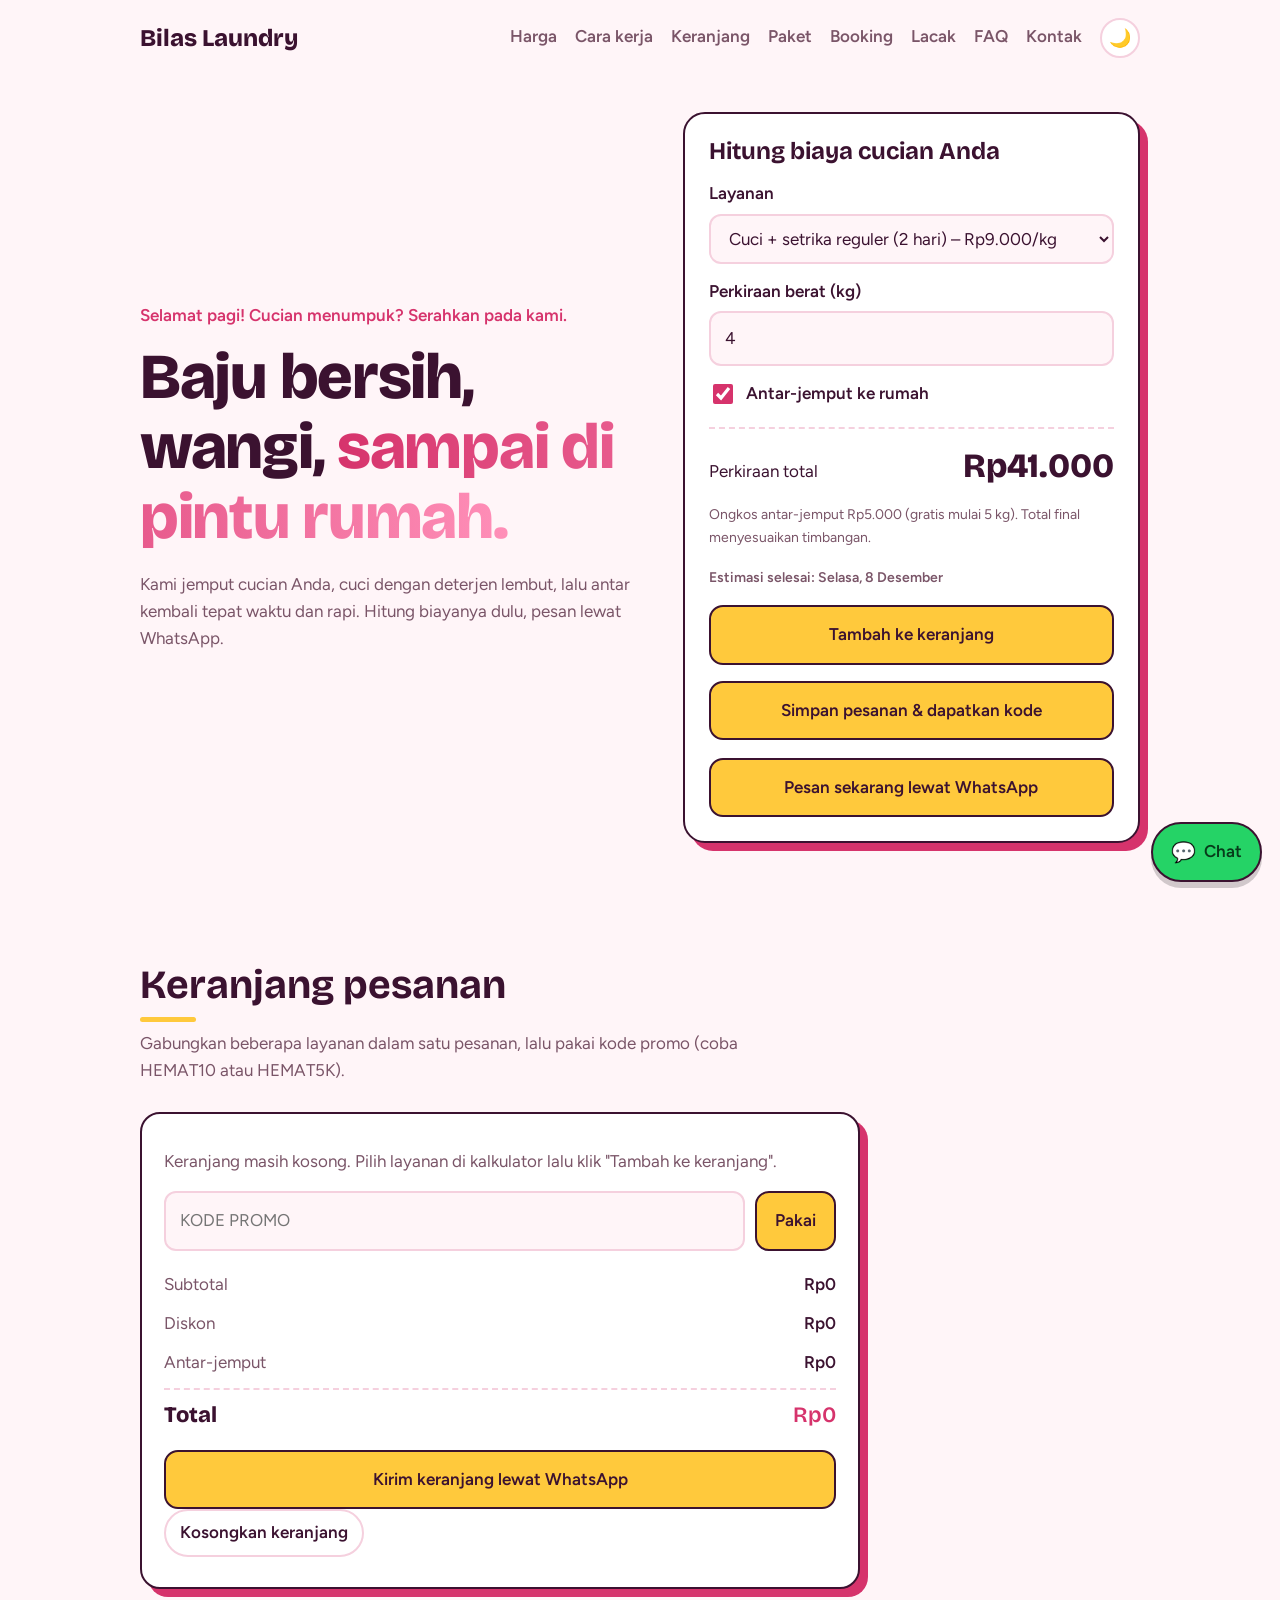
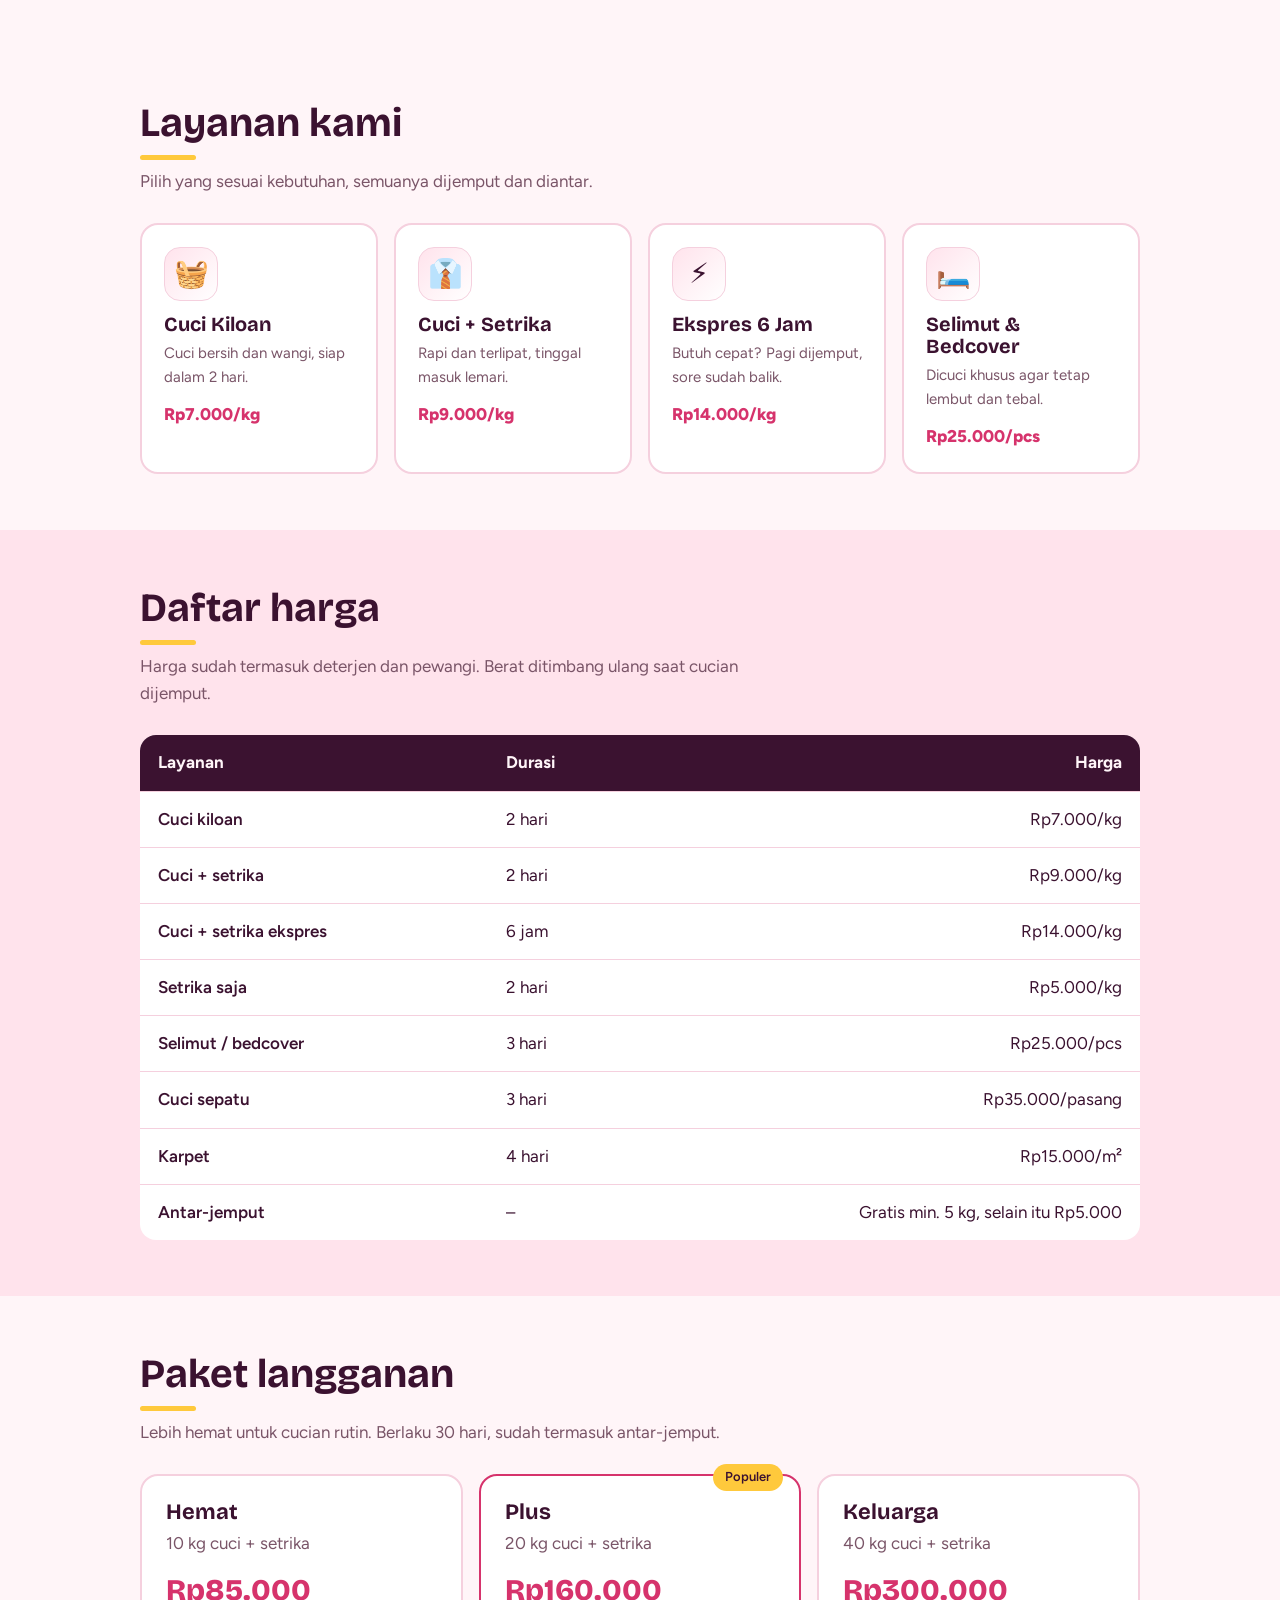
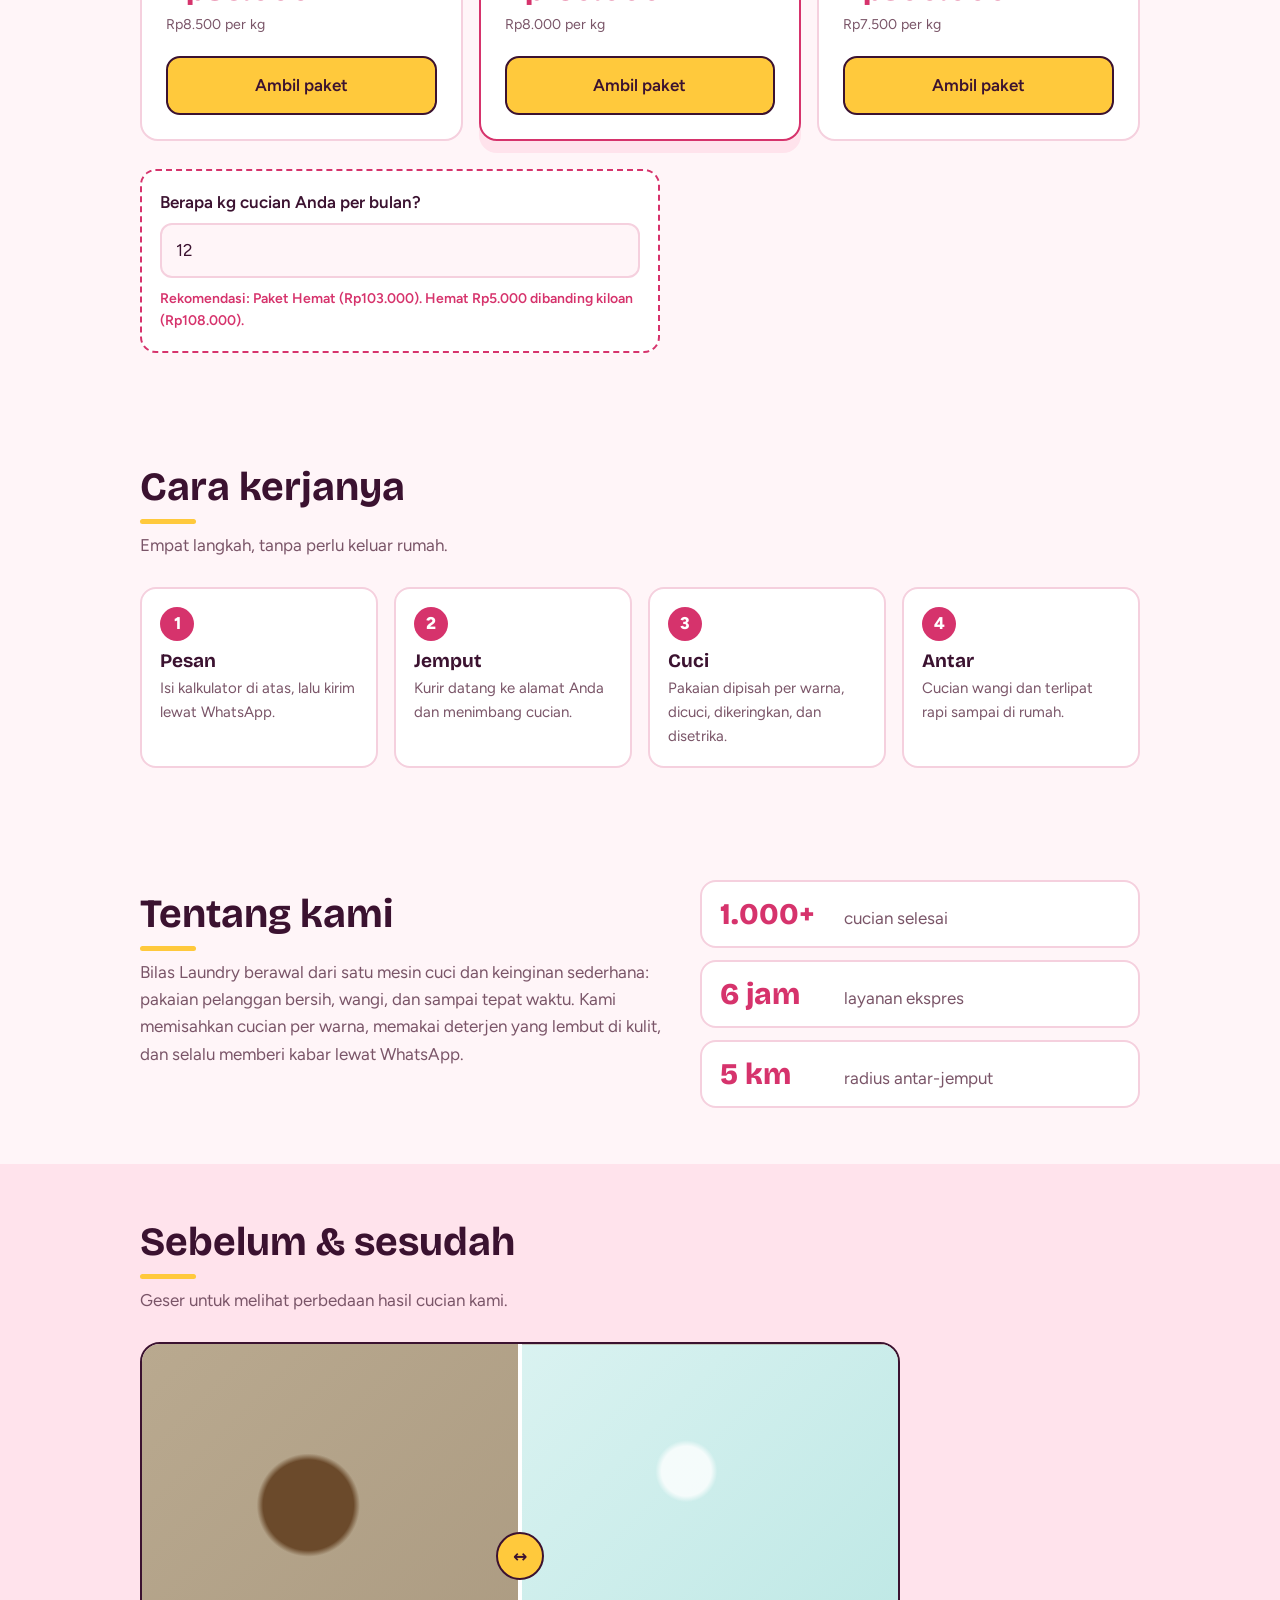
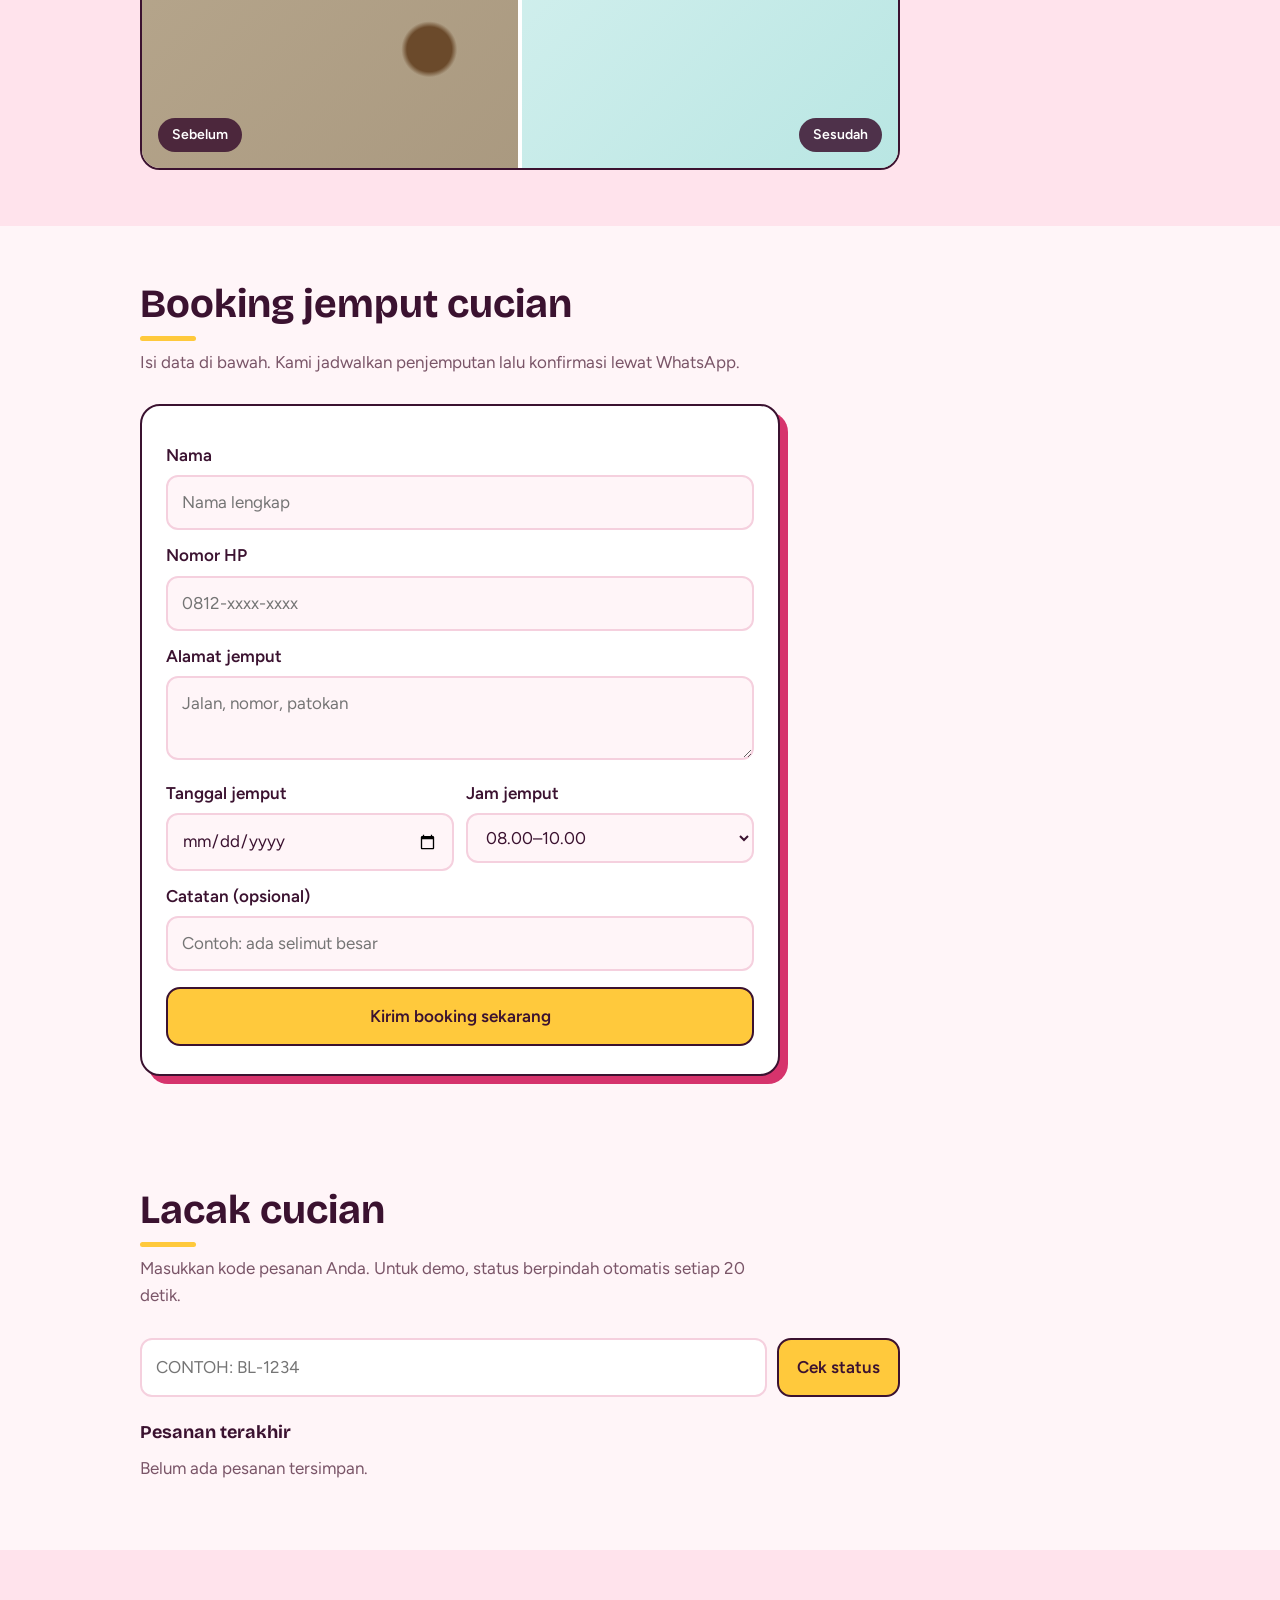
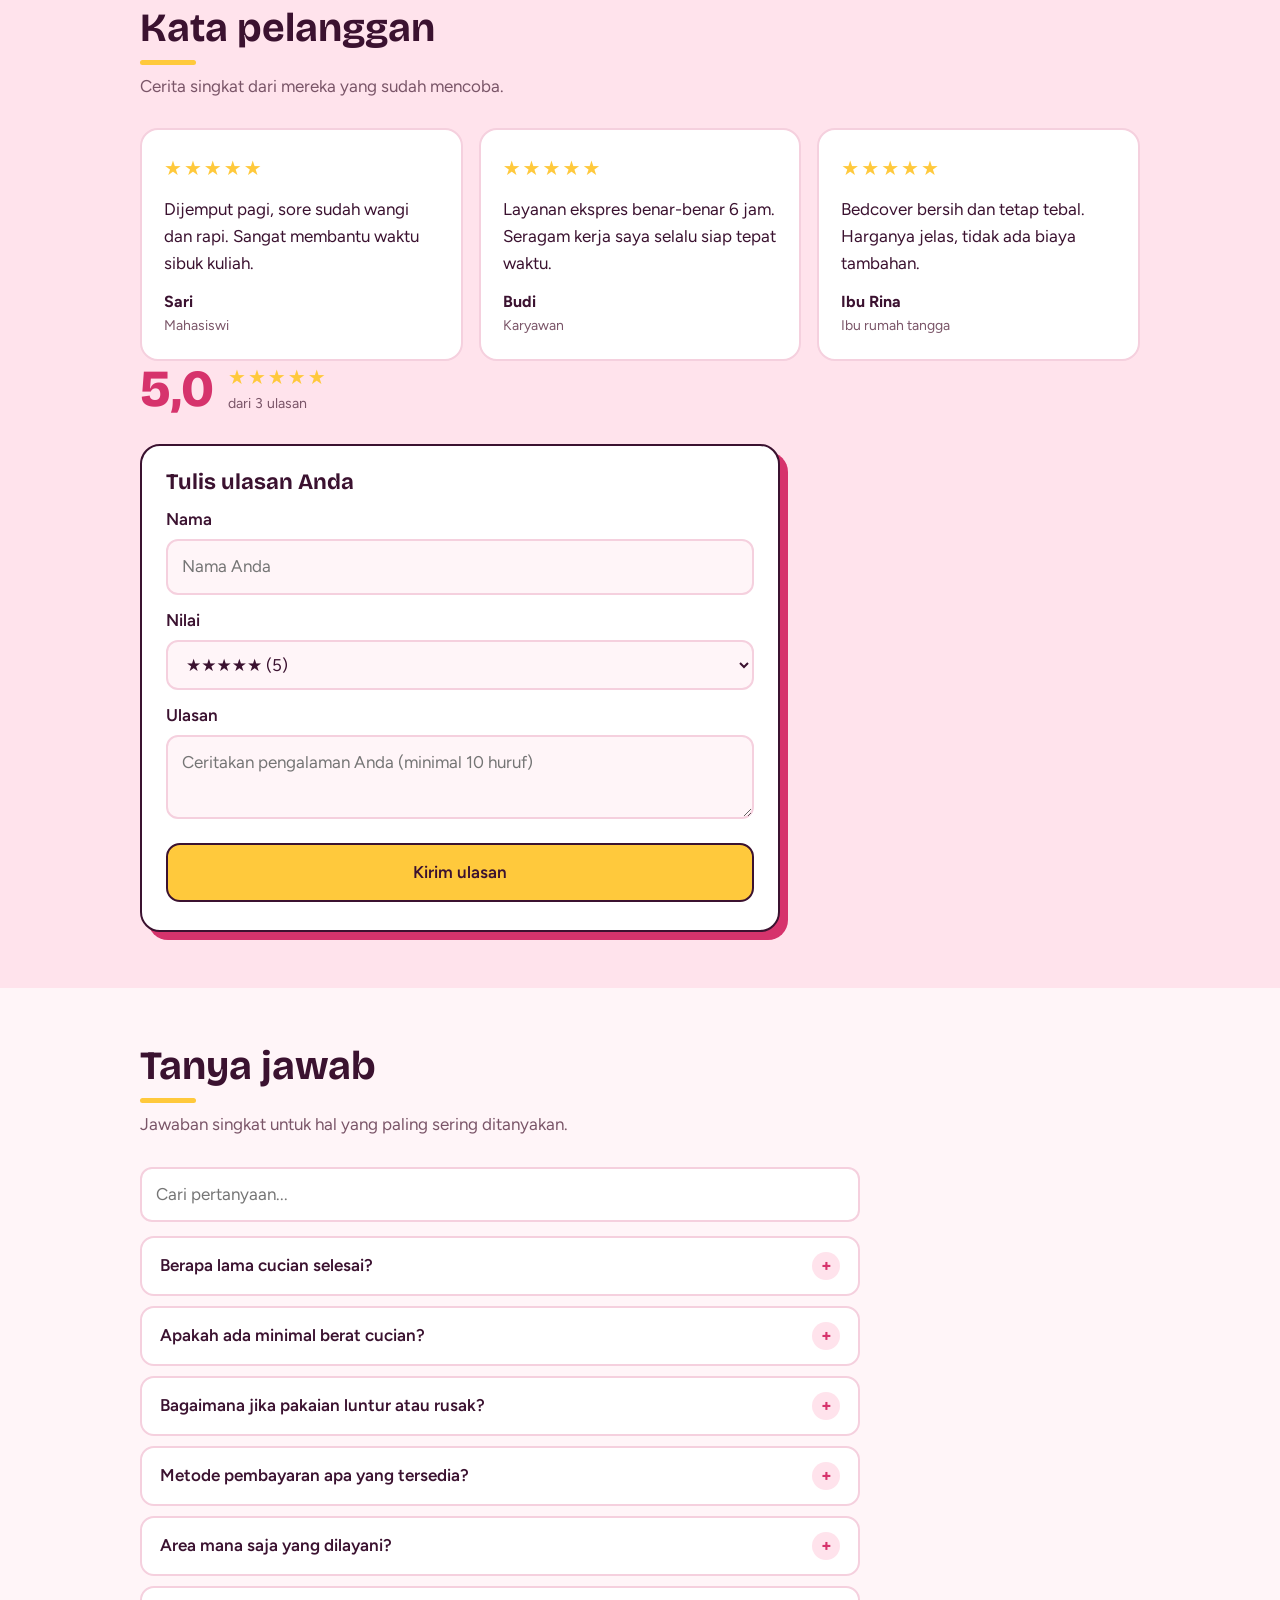
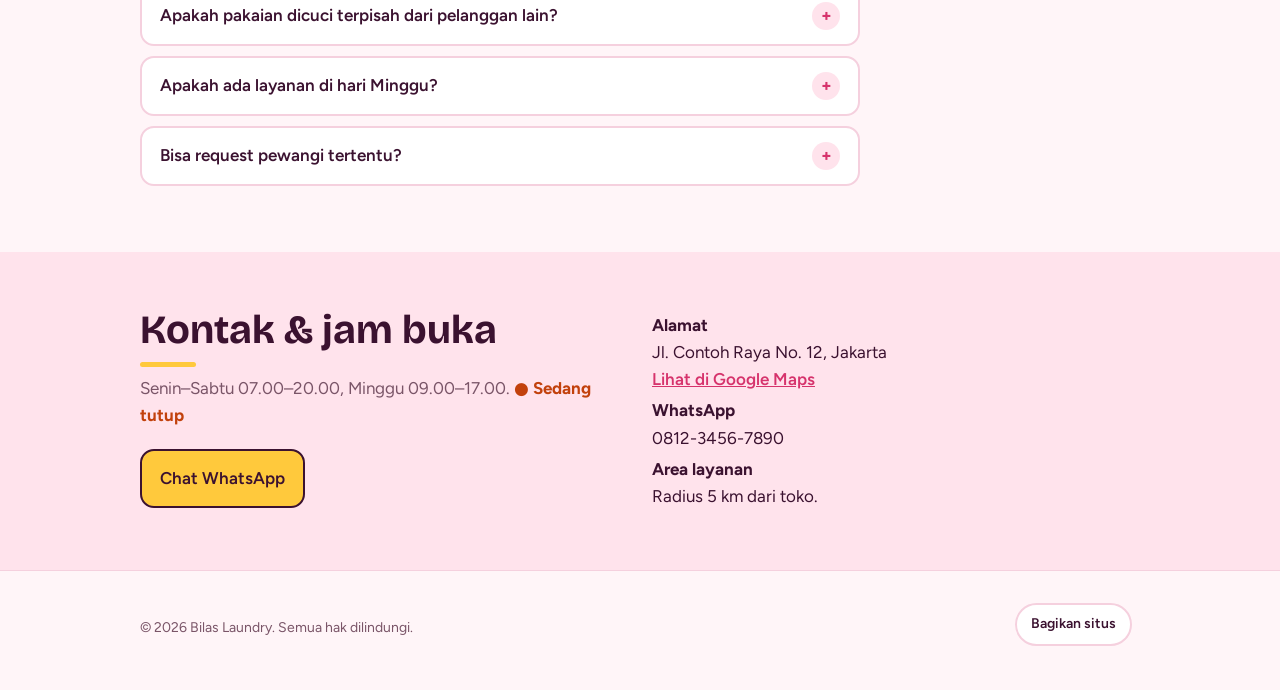
==== commit 26a49ab9: "Ubah teks tombol booking" ====
--- a/bilas-laundry/index.html
+++ b/bilas-laundry/index.html
@@ -21,30 +21,17 @@
     Aktifkan JavaScript agar kalkulator, booking, dan pelacakan cucian berfungsi.
   </p>
 </noscript>
-<header class="site-header">
-  <div class="wrap header-inner">
+<div class="wrap">
+  <header>
     <a class="logo" href="#">Bilas Laundry</a>
     <nav><a href="#harga">Harga</a><a href="#cara">Cara kerja</a><a href="#keranjang">Keranjang</a><a href="#paket">Paket</a><a href="#booking">Booking</a><a href="#lacak">Lacak</a><a href="#faq">FAQ</a><a href="#kontak">Kontak</a><button id="tema" class="tema" type="button" title="Ganti tema terang atau gelap" aria-label="Ganti tema terang atau gelap" aria-pressed="false">🌙</button></nav>
-  </div>
-</header>
-
-<main>
-<div class="wrap">
+  </header>
+
   <div class="hero">
     <div class="bubbles" aria-hidden="true"><i></i><i></i><i></i><i></i><i></i></div>
     <div>
-      <span class="eyebrow">🧺 Laundry antar-jemput di Jakarta</span>
       <h1>Baju bersih, wangi, <span>sampai di pintu rumah.</span></h1>
       <p>Kami jemput cucian Anda, cuci dengan deterjen lembut, lalu antar kembali tepat waktu dan rapi. Hitung biayanya dulu, pesan lewat WhatsApp.</p>
-      <ul class="trust">
-        <li>Gratis antar-jemput mulai 5 kg</li>
-        <li>Cucian terpisah per pelanggan</li>
-        <li>Harga jelas sejak awal</li>
-      </ul>
-      <div class="hero-cta">
-        <a class="btn kecil" href="#harga">Lihat daftar harga</a>
-        <a class="btn kecil outline" href="#booking">Booking jemput</a>
-      </div>
     </div>
     <div class="calc" id="hitung">
       <h2>Hitung biaya cucian Anda</h2>
@@ -104,17 +91,15 @@
   <h2>Daftar harga</h2>
   <p class="sub">Harga sudah termasuk deterjen dan pewangi. Berat ditimbang ulang saat cucian dijemput.</p>
   <div class="scroll"><table>
-    <thead><tr><th>Layanan</th><th>Durasi</th><th>Harga</th></tr></thead>
-    <tbody>
-      <tr><td>Cuci kiloan</td><td>2 hari</td><td>Rp7.000/kg</td></tr>
-      <tr><td>Cuci + setrika</td><td>2 hari</td><td>Rp9.000/kg</td></tr>
-      <tr><td>Cuci + setrika ekspres</td><td>6 jam</td><td>Rp14.000/kg</td></tr>
-      <tr><td>Setrika saja</td><td>2 hari</td><td>Rp5.000/kg</td></tr>
-      <tr><td>Selimut / bedcover</td><td>3 hari</td><td>Rp25.000/pcs</td></tr>
-      <tr><td>Cuci sepatu</td><td>3 hari</td><td>Rp35.000/pasang</td></tr>
-      <tr><td>Karpet</td><td>4 hari</td><td>Rp15.000/m²</td></tr>
-      <tr><td>Antar-jemput</td><td>–</td><td>Gratis min. 5 kg, selain itu Rp5.000</td></tr>
-    </tbody>
+    <tr><th>Layanan</th><th>Durasi</th><th>Harga</th></tr>
+    <tr><td>Cuci kiloan</td><td>2 hari</td><td>Rp7.000/kg</td></tr>
+    <tr><td>Cuci + setrika</td><td>2 hari</td><td>Rp9.000/kg</td></tr>
+    <tr><td>Cuci + setrika ekspres</td><td>6 jam</td><td>Rp14.000/kg</td></tr>
+    <tr><td>Setrika saja</td><td>2 hari</td><td>Rp5.000/kg</td></tr>
+    <tr><td>Selimut / bedcover</td><td>3 hari</td><td>Rp25.000/pcs</td></tr>
+    <tr><td>Cuci sepatu</td><td>3 hari</td><td>Rp35.000/pasang</td></tr>
+    <tr><td>Karpet</td><td>4 hari</td><td>Rp15.000/m²</td></tr>
+    <tr><td>Antar-jemput</td><td>–</td><td>Gratis min. 5 kg, selain itu Rp5.000</td></tr>
   </table></div>
 </div></section>
 
@@ -186,7 +171,7 @@
     </div>
     <label for="bk-catatan">Catatan (opsional)</label>
     <input id="bk-catatan" type="text" placeholder="Contoh: ada selimut besar">
-    <button class="btn" type="submit">Kirim booking lewat WhatsApp</button>
+    <button class="btn" type="submit">Kirim booking sekarang</button>
     <p class="note" id="bk-status" role="status"></p>
   </form>
 </div></section>
@@ -279,9 +264,7 @@
   </div>
 </div></section>
 
-</main>
-
-<footer><div class="wrap"><span>© 2026 Bilas Laundry. Semua hak dilindungi.</span> <button id="bagikan" class="chip" type="button">Bagikan situs</button></div></footer>
+<footer><div class="wrap">© 2026 Bilas Laundry. Semua hak dilindungi. <button id="bagikan" class="chip" type="button" style="margin-left:12px">Bagikan situs</button></div></footer>
 
 <button id="atas" class="atas" type="button" title="Kembali ke atas" aria-label="Kembali ke atas" hidden>↑</button>
 
